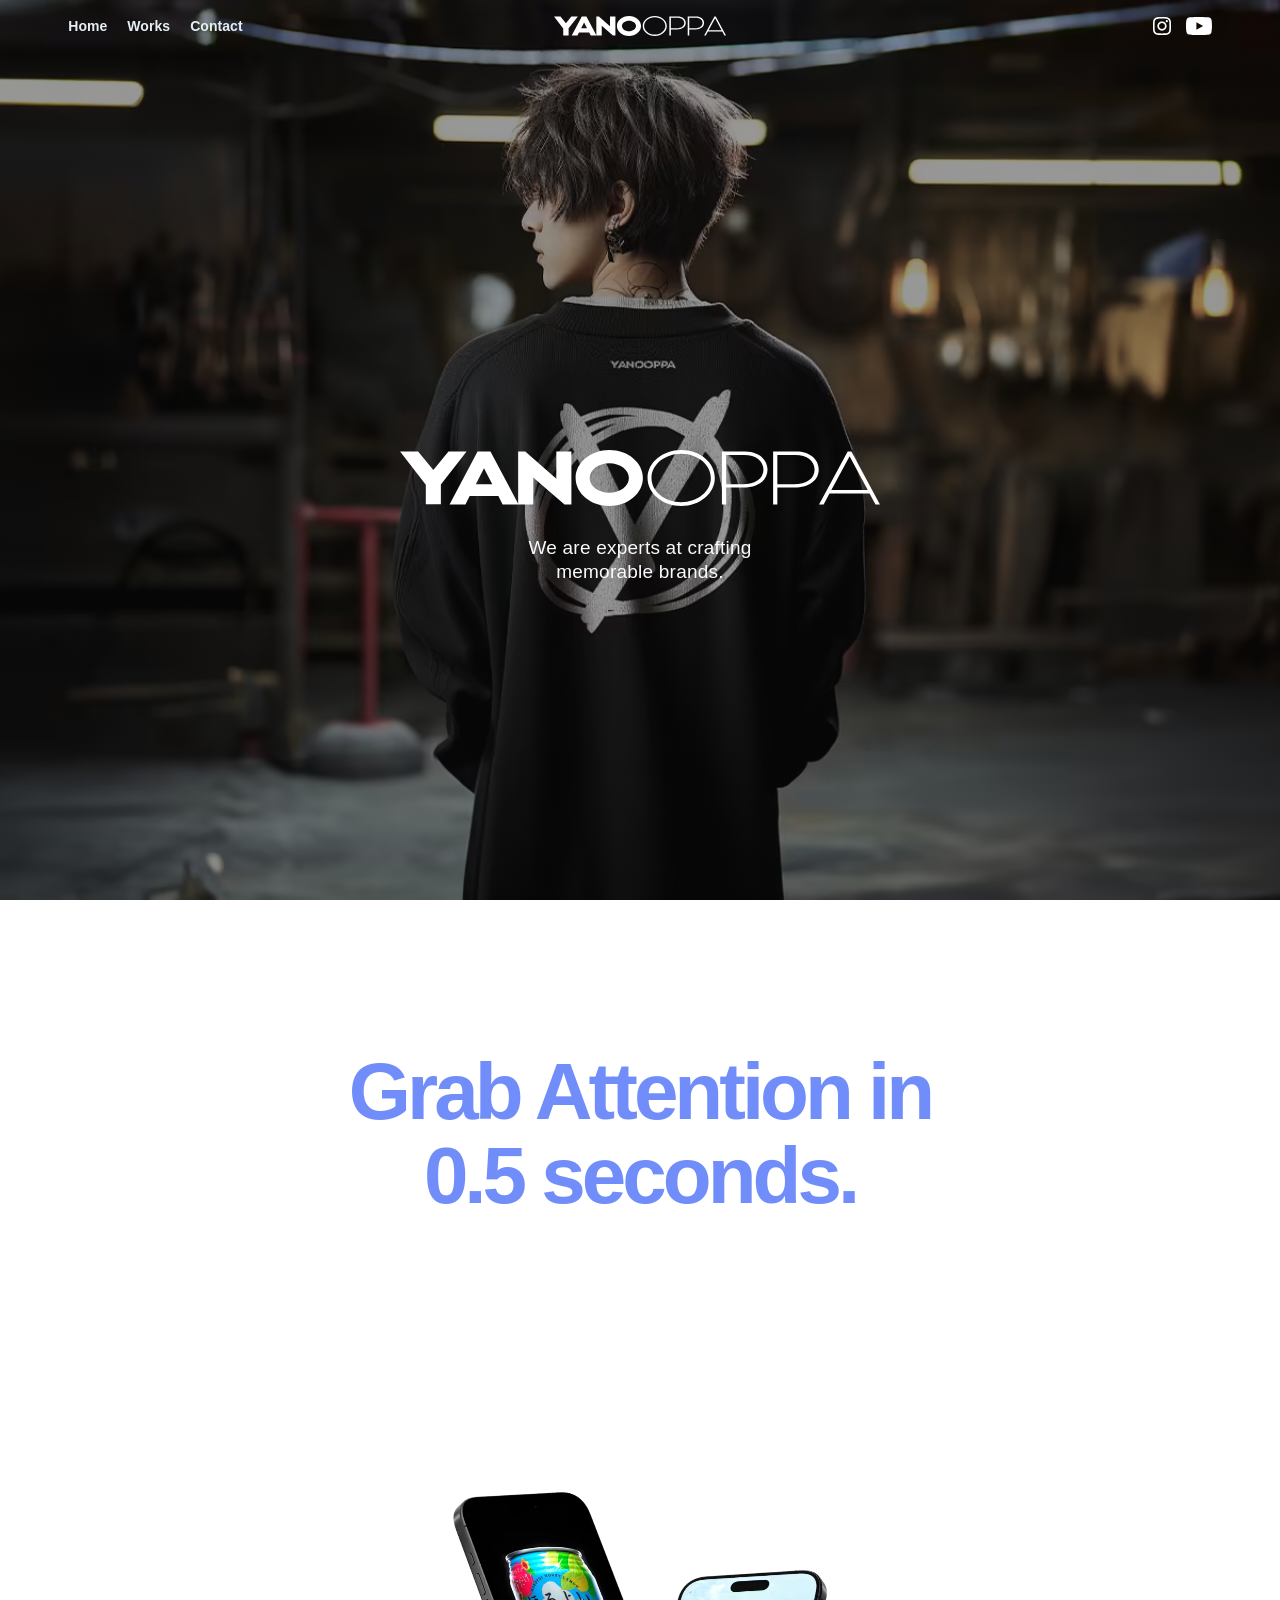
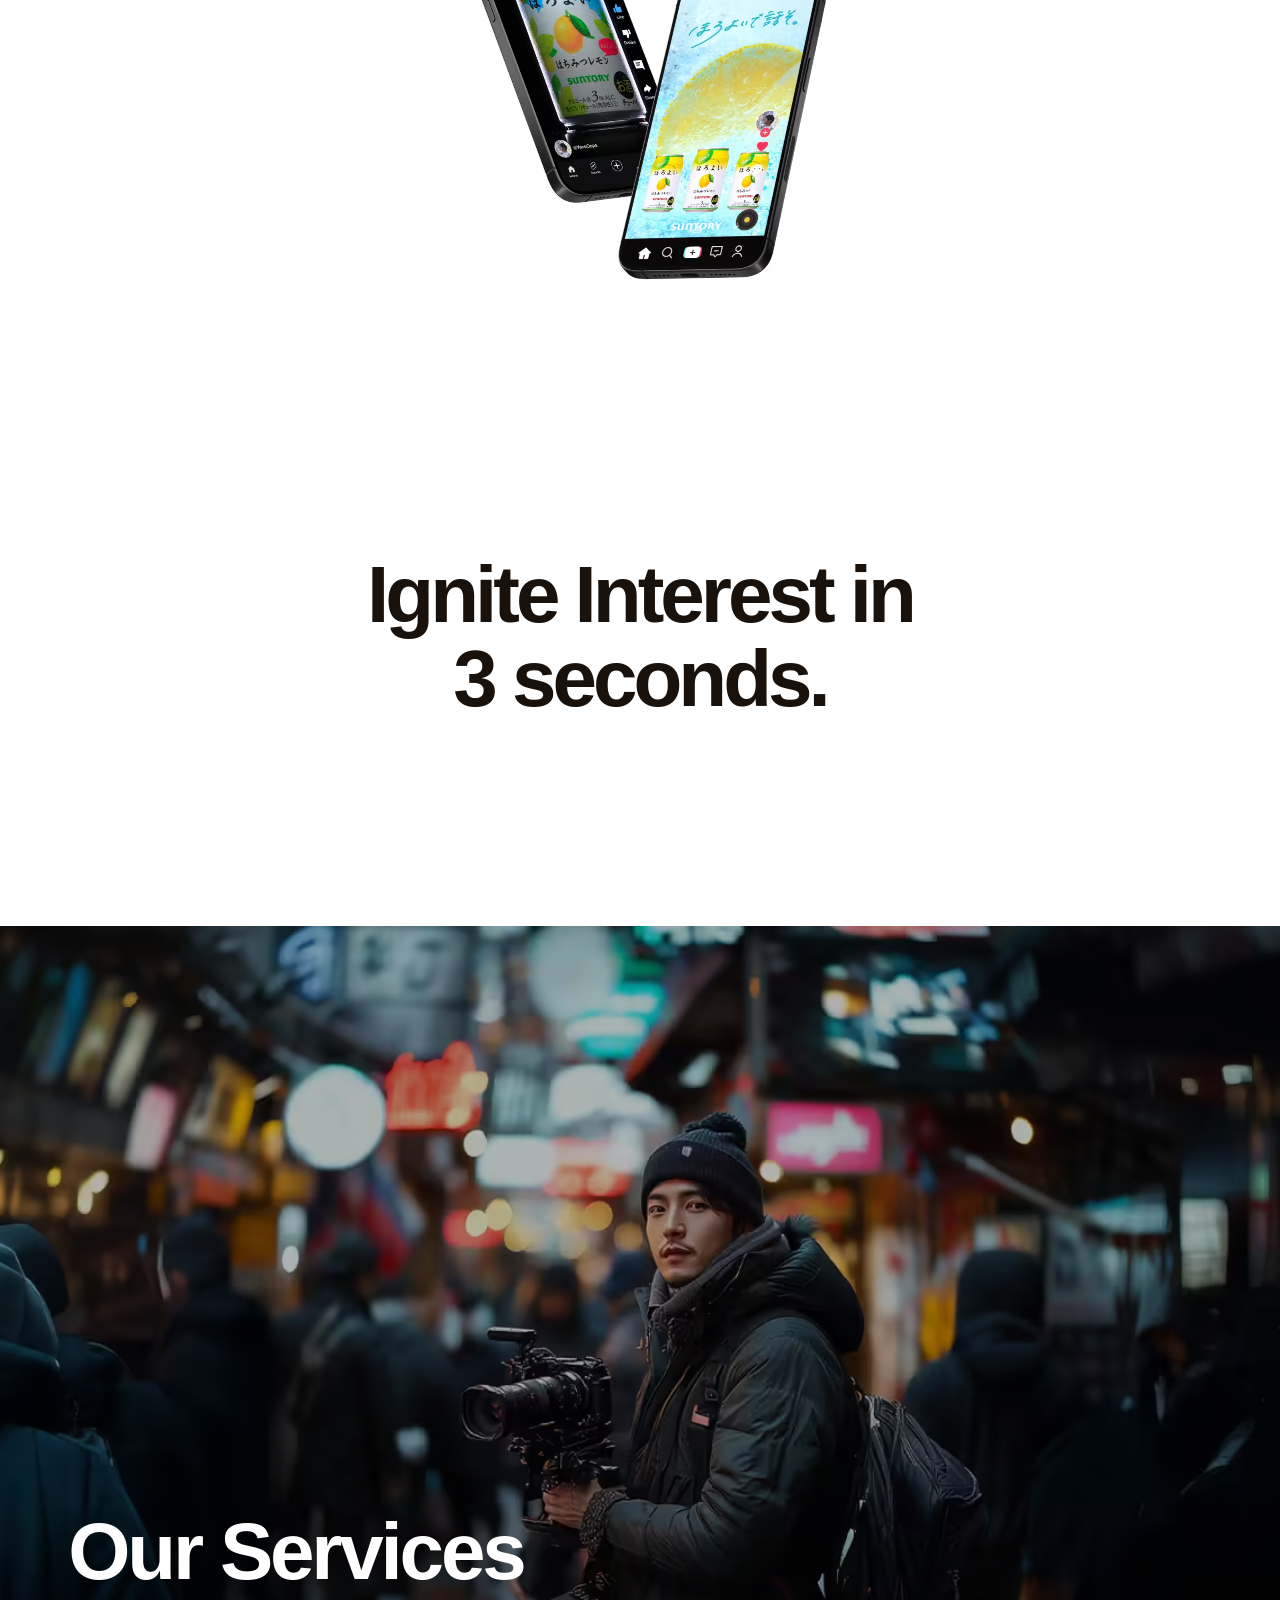
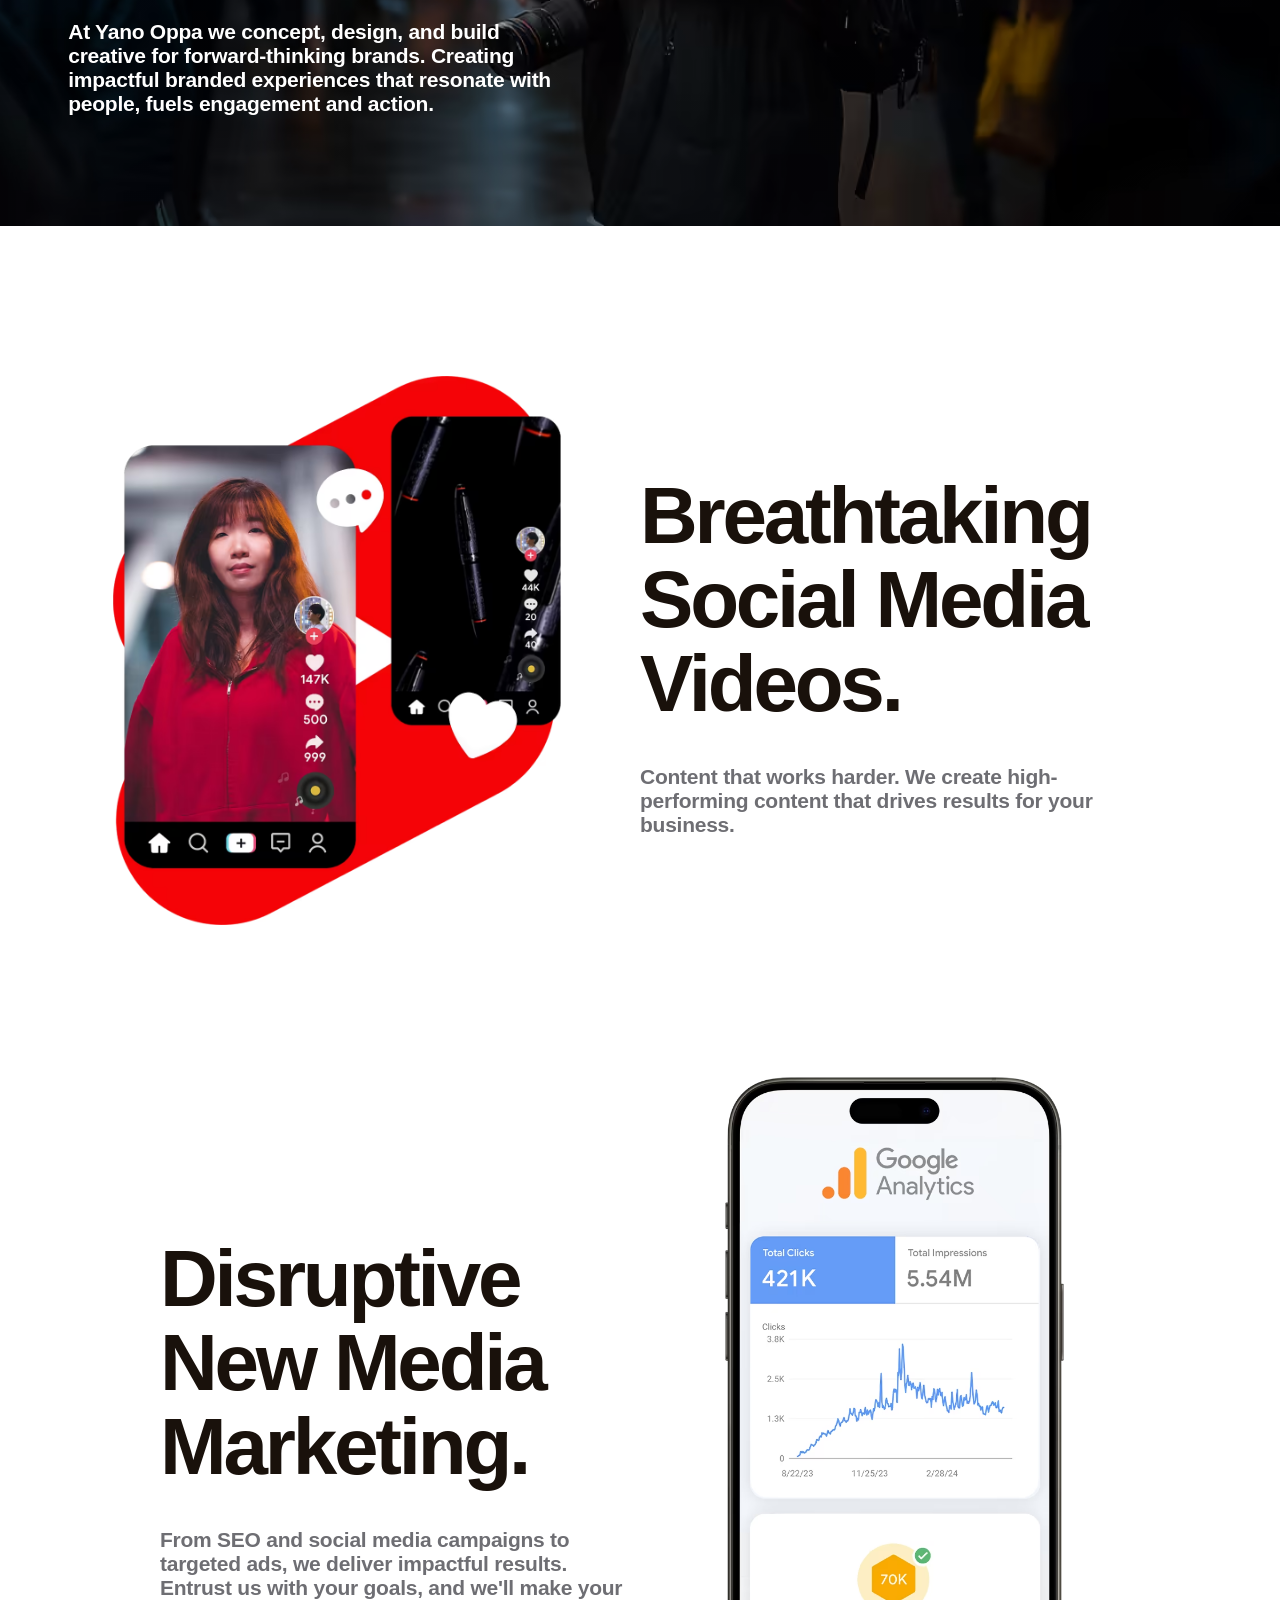
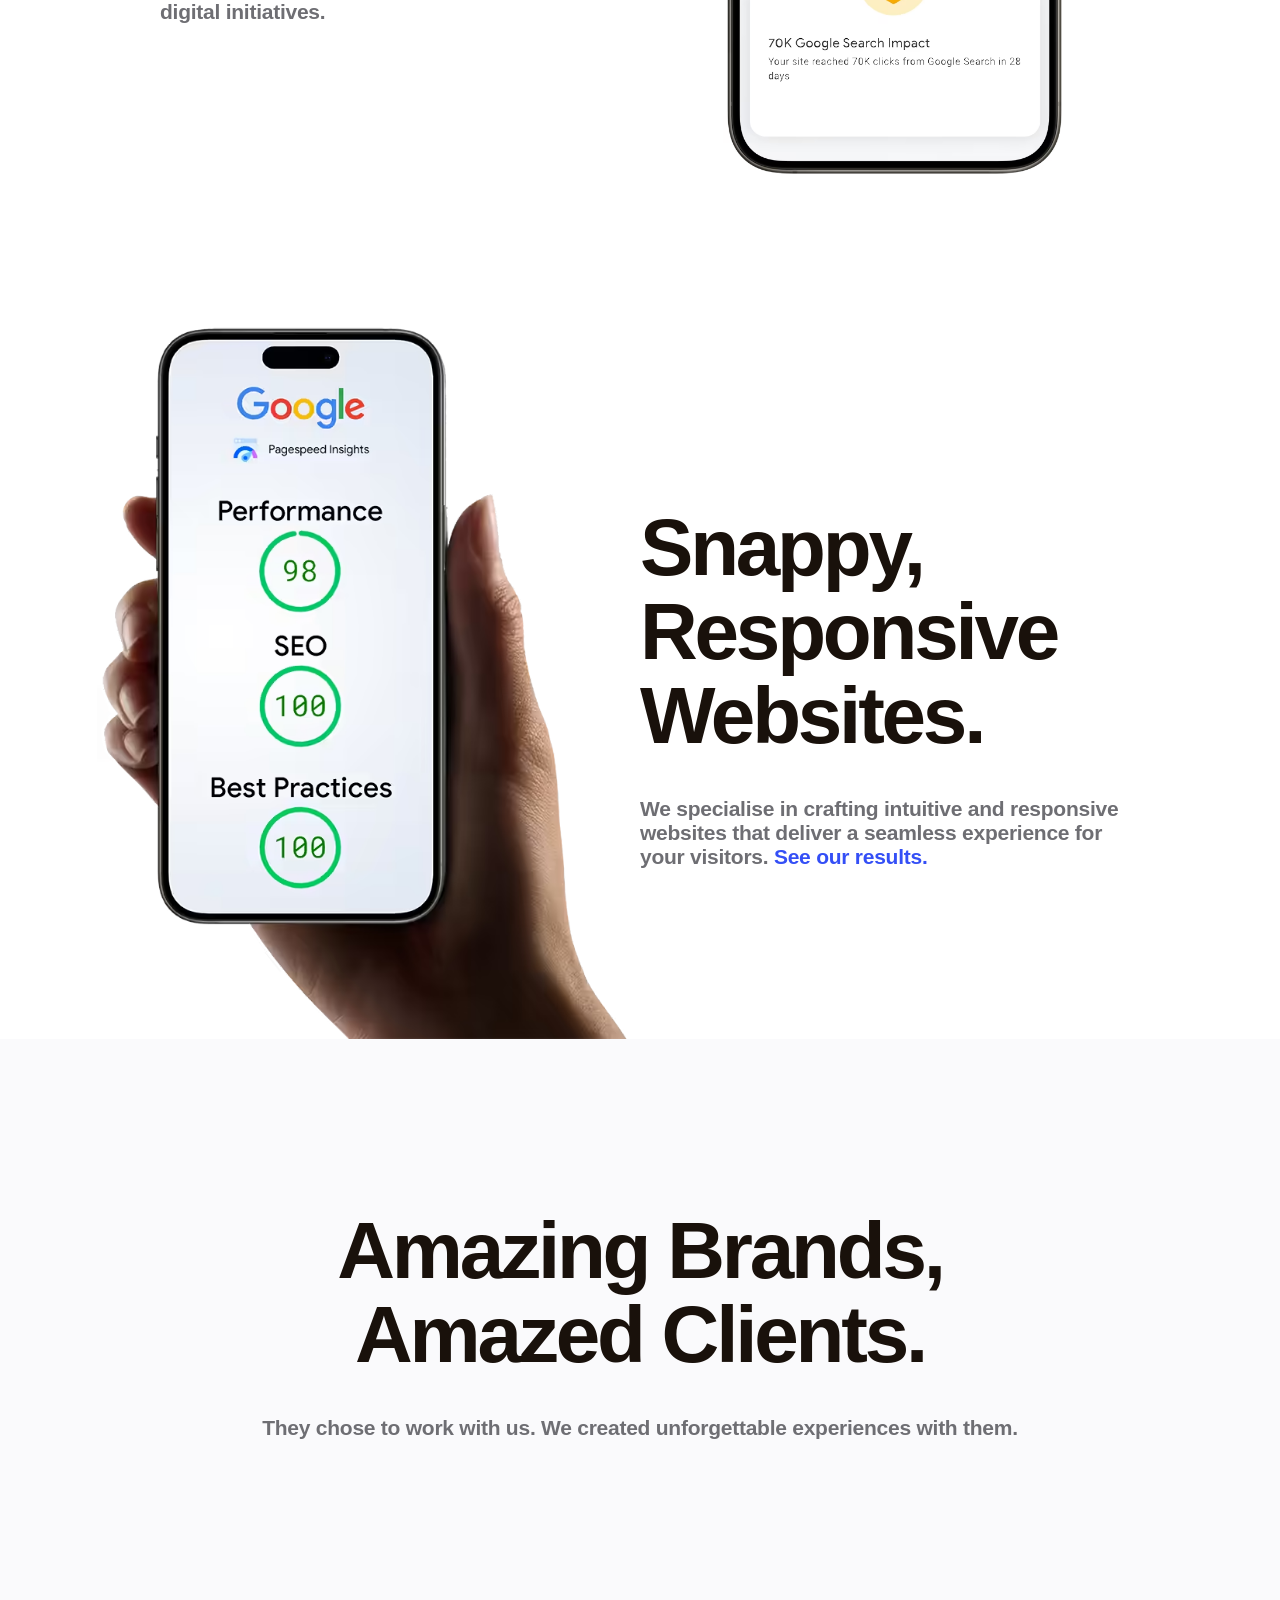
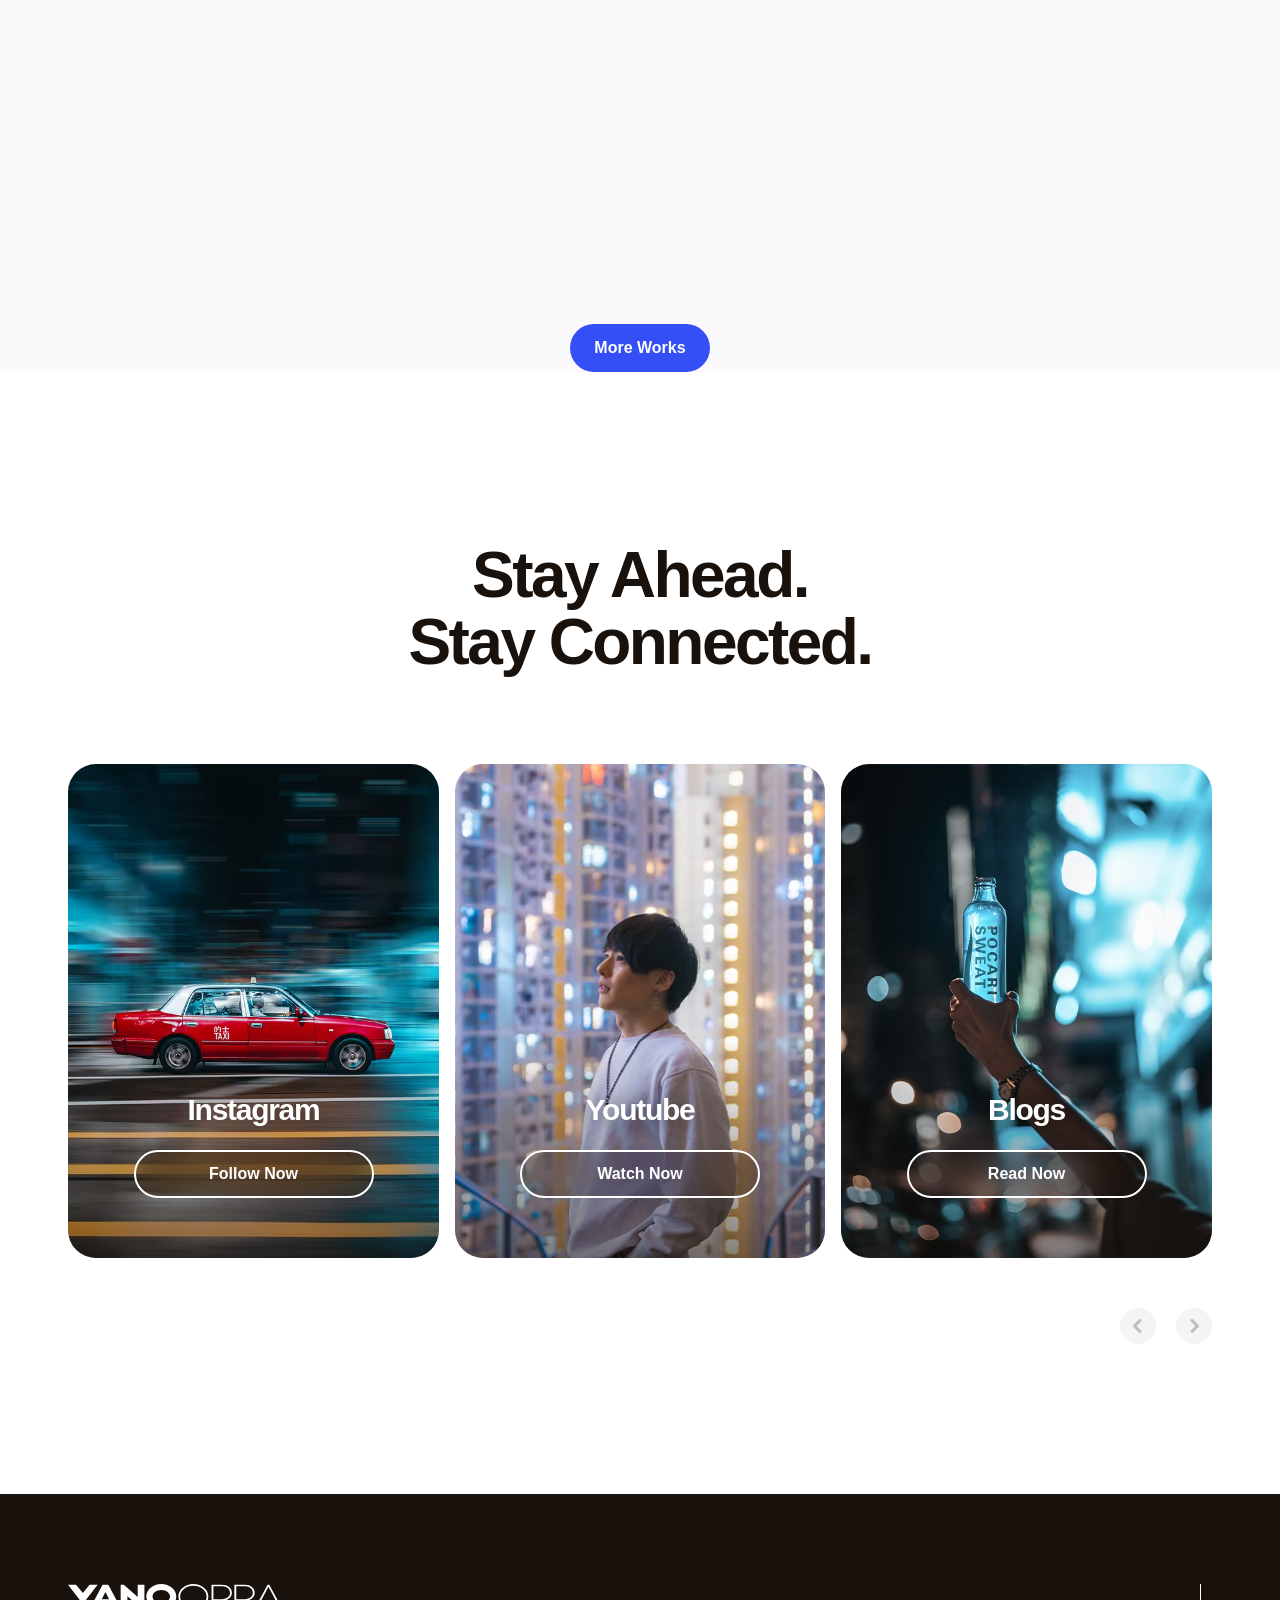
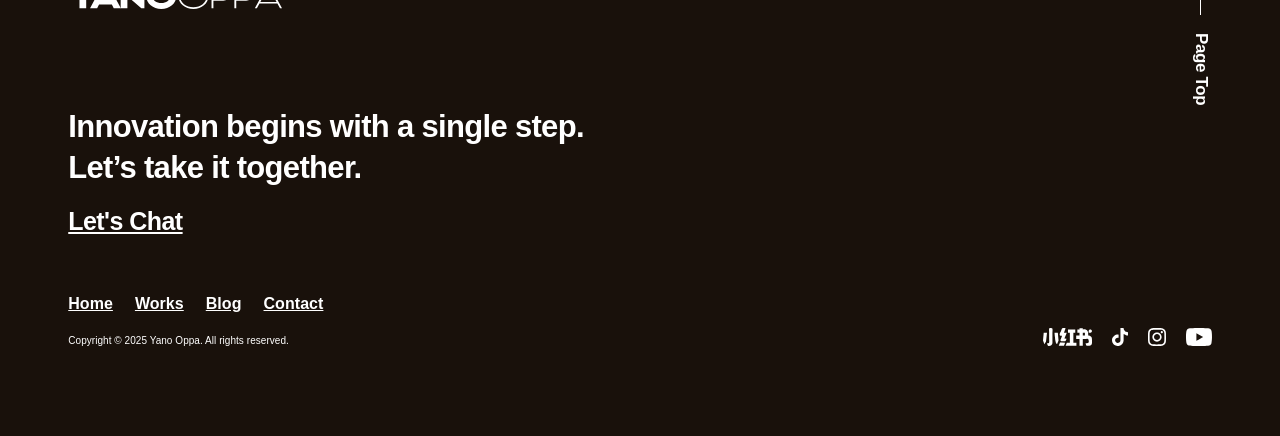
==== index.html @ 53a08b1b "Add files via upload" ====
<!DOCTYPE html>
<!-- saved from url=(0028)https://yanooppa.webflow.io/ -->
<html data-wf-domain="yanooppa.webflow.io" data-wf-page="645a2e0f617ba90f4e9c7832" data-wf-site="645a2e0f617ba93c839c7831" data-wf-status="1" lang="en" class=" w-mod-js w-mod-ix"><head><meta http-equiv="Content-Type" content="text/html; charset=UTF-8"><link rel="preconnect" href="https://cdn.prod.website-files.com" crossorigin><link rel="dns-prefetch" href="https://cdn.prod.website-files.com"><link rel="preconnect" href="https://d3e54v103j8qbb.cloudfront.net" crossorigin><style>.wf-force-outline-none[tabindex="-1"]:focus{outline:none;}</style><link href="https://cdn.prod.website-files.com/" rel="preconnect" crossorigin="anonymous"><title>Yano Oppa</title><meta content="Yano Oppa, where every frame, message, and strategy is designed to disrupt and shape an impactful brand. Seamless branding. Marketing that feels natural. Social that resonates." name="description"><meta content="Yano Oppa" property="og:title"><meta content="Yano Oppa, where every frame, message, and strategy is designed to disrupt and shape an impactful brand. Seamless branding. Marketing that feels natural. Social that resonates." property="og:description"><meta content="https://cdn.prod.website-files.com/645a2e0f617ba93c839c7831/6659642527c4f19714207704_yano%20branding.webp" property="og:image"><meta content="Yano Oppa" name="twitter:title"><meta content="Yano Oppa, where every frame, message, and strategy is designed to disrupt and shape an impactful brand. Seamless branding. Marketing that feels natural. Social that resonates." name="twitter:description"><meta content="https://cdn.prod.website-files.com/645a2e0f617ba93c839c7831/6659642527c4f19714207704_yano%20branding.webp" name="twitter:image"><meta property="og:type" content="website"><meta content="summary_large_image" name="twitter:card"><meta content="width=device-width, initial-scale=1" name="viewport"><meta content="google-site-verification=7vqa5at0BwTJqh3T5_Yg-YYFF4nFRtVoky20jfwokzI" name="google-site-verification"><meta content="Webflow" name="generator"><link href="assets/yanooppa.webflow.shared.f3b53e05a.css" rel="stylesheet" type="text/css"><style>@media (min-width:992px) {html.w-mod-js:not(.w-mod-ix) [data-w-id="3ac6a56e-d763-5c27-f998-37038c6b10ff"] {color:rgb(110,110,115);}html.w-mod-js:not(.w-mod-ix) [data-w-id="3ac6a56e-d763-5c27-f998-37038c6b10fd"] {-webkit-transform:translate3d(-101%, 0, 0) scale3d(1, 1, 1) rotateX(0) rotateY(0) rotateZ(0) skew(0, 0);-moz-transform:translate3d(-101%, 0, 0) scale3d(1, 1, 1) rotateX(0) rotateY(0) rotateZ(0) skew(0, 0);-ms-transform:translate3d(-101%, 0, 0) scale3d(1, 1, 1) rotateX(0) rotateY(0) rotateZ(0) skew(0, 0);transform:translate3d(-101%, 0, 0) scale3d(1, 1, 1) rotateX(0) rotateY(0) rotateZ(0) skew(0, 0);}html.w-mod-js:not(.w-mod-ix) [data-w-id="1588a16d-a82a-38fa-b9e6-f7ab622cc451"] {-webkit-transform:translate3d(0, 70%, 0) scale3d(1, 1, 1) rotateX(0) rotateY(0) rotateZ(0) skew(0, 0);-moz-transform:translate3d(0, 70%, 0) scale3d(1, 1, 1) rotateX(0) rotateY(0) rotateZ(0) skew(0, 0);-ms-transform:translate3d(0, 70%, 0) scale3d(1, 1, 1) rotateX(0) rotateY(0) rotateZ(0) skew(0, 0);transform:translate3d(0, 70%, 0) scale3d(1, 1, 1) rotateX(0) rotateY(0) rotateZ(0) skew(0, 0);opacity:0;}html.w-mod-js:not(.w-mod-ix) [data-w-id="3c2fc576-a8f4-76c3-8deb-f9da1c41c30c"] {-webkit-transform:translate3d(0, 70%, 0) scale3d(1, 1, 1) rotateX(0) rotateY(0) rotateZ(0) skew(0, 0);-moz-transform:translate3d(0, 70%, 0) scale3d(1, 1, 1) rotateX(0) rotateY(0) rotateZ(0) skew(0, 0);-ms-transform:translate3d(0, 70%, 0) scale3d(1, 1, 1) rotateX(0) rotateY(0) rotateZ(0) skew(0, 0);transform:translate3d(0, 70%, 0) scale3d(1, 1, 1) rotateX(0) rotateY(0) rotateZ(0) skew(0, 0);opacity:0;}html.w-mod-js:not(.w-mod-ix) [data-w-id="6f677174-3f70-36b3-ac87-df174a36f3c6"] {-webkit-transform:translate3d(0, 70%, 0) scale3d(1, 1, 1) rotateX(0) rotateY(0) rotateZ(0) skew(0, 0);-moz-transform:translate3d(0, 70%, 0) scale3d(1, 1, 1) rotateX(0) rotateY(0) rotateZ(0) skew(0, 0);-ms-transform:translate3d(0, 70%, 0) scale3d(1, 1, 1) rotateX(0) rotateY(0) rotateZ(0) skew(0, 0);transform:translate3d(0, 70%, 0) scale3d(1, 1, 1) rotateX(0) rotateY(0) rotateZ(0) skew(0, 0);opacity:0;}}@media (max-width:991px) and (min-width:768px) {html.w-mod-js:not(.w-mod-ix) [data-w-id="3ac6a56e-d763-5c27-f998-37038c6b10ff"] {color:rgb(110,110,115);}html.w-mod-js:not(.w-mod-ix) [data-w-id="3ac6a56e-d763-5c27-f998-37038c6b10fd"] {-webkit-transform:translate3d(-101%, 0, 0) scale3d(1, 1, 1) rotateX(0) rotateY(0) rotateZ(0) skew(0, 0);-moz-transform:translate3d(-101%, 0, 0) scale3d(1, 1, 1) rotateX(0) rotateY(0) rotateZ(0) skew(0, 0);-ms-transform:translate3d(-101%, 0, 0) scale3d(1, 1, 1) rotateX(0) rotateY(0) rotateZ(0) skew(0, 0);transform:translate3d(-101%, 0, 0) scale3d(1, 1, 1) rotateX(0) rotateY(0) rotateZ(0) skew(0, 0);}html.w-mod-js:not(.w-mod-ix) [data-w-id="1588a16d-a82a-38fa-b9e6-f7ab622cc451"] {-webkit-transform:translate3d(0, 70%, 0) scale3d(1, 1, 1) rotateX(0) rotateY(0) rotateZ(0) skew(0, 0);-moz-transform:translate3d(0, 70%, 0) scale3d(1, 1, 1) rotateX(0) rotateY(0) rotateZ(0) skew(0, 0);-ms-transform:translate3d(0, 70%, 0) scale3d(1, 1, 1) rotateX(0) rotateY(0) rotateZ(0) skew(0, 0);transform:translate3d(0, 70%, 0) scale3d(1, 1, 1) rotateX(0) rotateY(0) rotateZ(0) skew(0, 0);opacity:0;}html.w-mod-js:not(.w-mod-ix) [data-w-id="3c2fc576-a8f4-76c3-8deb-f9da1c41c30c"] {-webkit-transform:translate3d(0, 70%, 0) scale3d(1, 1, 1) rotateX(0) rotateY(0) rotateZ(0) skew(0, 0);-moz-transform:translate3d(0, 70%, 0) scale3d(1, 1, 1) rotateX(0) rotateY(0) rotateZ(0) skew(0, 0);-ms-transform:translate3d(0, 70%, 0) scale3d(1, 1, 1) rotateX(0) rotateY(0) rotateZ(0) skew(0, 0);transform:translate3d(0, 70%, 0) scale3d(1, 1, 1) rotateX(0) rotateY(0) rotateZ(0) skew(0, 0);opacity:0;}html.w-mod-js:not(.w-mod-ix) [data-w-id="6f677174-3f70-36b3-ac87-df174a36f3c6"] {-webkit-transform:translate3d(0, 70%, 0) scale3d(1, 1, 1) rotateX(0) rotateY(0) rotateZ(0) skew(0, 0);-moz-transform:translate3d(0, 70%, 0) scale3d(1, 1, 1) rotateX(0) rotateY(0) rotateZ(0) skew(0, 0);-ms-transform:translate3d(0, 70%, 0) scale3d(1, 1, 1) rotateX(0) rotateY(0) rotateZ(0) skew(0, 0);transform:translate3d(0, 70%, 0) scale3d(1, 1, 1) rotateX(0) rotateY(0) rotateZ(0) skew(0, 0);opacity:0;}}</style><script type="text/javascript">!function(o,c){var n=c.documentElement,t=" w-mod-";n.className+=t+"js",("ontouchstart"in o||o.DocumentTouch&&c instanceof DocumentTouch)&&(n.className+=t+"touch")}(window,document);</script><link href="assets/663b882a603bf82c1a6fc083_favicon.ico" rel="shortcut icon" type="image/x-icon"><link href="assets/663b8897102cc221877f1aaf_webclip.png" rel="apple-touch-icon"><link href="https://www.yanooppa.com/" rel="canonical"><script type="application/ld+json">
	{
  "@context": "http://schema.org",
	"@id": "https://www.yanooppa.com/#organization",
	"@type": "Organization",
	"name": "Yano Oppa",
	"url": "https://www.yanooppa.com/",
	"logo": "https://cdn.prod.website-files.com/645a2e0f617ba93c839c7831/660d0a017db56d8c1eecb513_YanoOppa%20Black%20Logo.svg",
	"contactPoint": [
		{
			"@type": "ContactPoint",
			"email": "mindofyano@gmail.com",
			"contactType": "sales"
    }
		],
		"sameAs": [
			"https://www.youtube.com/@yanooppa",
			"https://www.tiktok.com/@yanooppa",
			"https://www.instagram.com/yanooppa",
			"https://www.threads.net/@yanooppa"
		]
	}
</script>

<!-- Google tag (gtag.js) -->
<script defer="" src="assets/js"></script>
<script>
  window.dataLayer = window.dataLayer || [];
  function gtag(){dataLayer.push(arguments);}
  gtag('js', new Date());

  gtag('config', 'G-NZJ9HHMNRZ');
</script><link rel="preload" href="assets/660d0a05517dca766e8f56fe_YanoOppa White Logo.svg" as="image">
<link rel="preload" href="assets/67de8c13c8f20e3b8369158c_Yano Branding Mobile.avif" as="image">
<link rel="preload" href="https://cdn.prod.website-files.com/645a2e0f617ba93c839c7831/67054d2bc28808a4890b2b7a_663b7aef6e6828514732051b_sf-pro-text_medium.woff2" as="font" type="font/woff2" crossorigin="anonymous">

<meta property="og:url" content=" https://www.yanooppa.com ">

<script type="application/ld+json">
	{
		"@context": "http://schema.org",
		"@id": "https://www.yanooppa.com/#webpage",
		"@type": "WebPage",
		"url": "https://www.yanooppa.com/",
		"name": "Yano Oppa"
	}
</script>

<script type="application/ld+json">
		{
			"@context": "http://schema.org",
			"@type": "Brand",
			"@id": "https://www.yanooppa.com/#brand",
			"name": "Yano Oppa",
			"description": "Yano Oppa, where every frame, message, and strategy is designed to disrupt and shape an impactful brand.",
			"url": "https://www.yanooppa.com/",
			"mainEntityOfPage": "https://www.yanooppa.com/",
			"image": "https://cdn.prod.website-files.com/645a2e0f617ba93c839c7831/67052ed9f771a943eefcd350_666405f5b7cb804bd8adb743_open_graph_logo%20copy.png"
		}
</script>




<script>
document.addEventListener("DOMContentLoaded", function () {
    const container = document.querySelector(".apple-scroll-box");
    const container2 = document.querySelector(".social-link");
    const nextBtn = document.querySelector(".next-btn");
    const prevBtn = document.querySelector(".prev-btn");
    const nextCode = nextBtn.querySelector(".next-code");
    const prevCode = prevBtn.querySelector(".prev-code");

    function updateButtons() {
        // Check if the buttons should be enabled or disabled
        const isPrevBtnDisabled = container.scrollLeft <= 0;
        const isNextBtnDisabled = Math.ceil(container.scrollLeft + container.clientWidth) >= container.scrollWidth;
        
        // Set the button disabled state
        prevBtn.disabled = isPrevBtnDisabled;
        nextBtn.disabled = isNextBtnDisabled;

        // Update the opacity based on the disabled state
        prevBtn.style.opacity = isPrevBtnDisabled ? "0.42" : "1";
        nextBtn.style.opacity = isNextBtnDisabled ? "0.42" : "1";

        // Update the opacity of next-code and prev-code to 56%
        if (nextCode) nextCode.style.opacity = "0.56";
        if (prevCode) prevCode.style.opacity = "0.56";
    }

    function scrollToSnap(direction) {
        const scrollAmount = container2.clientWidth + 10; // Adjust based on container size
        let newScrollLeft = container.scrollLeft + direction * scrollAmount;

        // Prevent overscrolling but keep smooth animation
        if (newScrollLeft <= 0) {
            newScrollLeft = 0;
        } else if (newScrollLeft + container.clientWidth >= container.scrollWidth) {
            newScrollLeft = container.scrollWidth - container.clientWidth;
        }

        container.scrollTo({ left: newScrollLeft, behavior: "smooth" });

        setTimeout(updateButtons, 300); // Ensure button state updates after scrolling
    }

    nextBtn.addEventListener("click", () => scrollToSnap(1));
    prevBtn.addEventListener("click", () => scrollToSnap(-1));

    container.addEventListener("scroll", updateButtons); // Update buttons on manual scroll

    updateButtons(); // Initialize button states
});
</script>
</head><body class="body"><div data-animation="over-left" data-collapse="all" data-duration="400" data-easing="ease" data-easing2="ease" data-doc-height="1" role="banner" class="navbar w-nav"><div data-w-id="6d48d2a2-f8a1-f95b-877b-098f0442cffa" class="nav-bar-background-colour" style="will-change: opacity; opacity: 0;"></div><div data-w-id="6d48d2a2-f8a1-f95b-877b-098f0442cffb" class="container-side-padding home-header" style="will-change: filter; filter: invert(100%);"><div class="nav"><nav role="navigation" id="w-node-_6d48d2a2-f8a1-f95b-877b-098f0442cfff-4e9c7832" class="nav-menu w-nav-menu"><a href="https://yanooppa.webflow.io/#" class="footer-link w-nav-link">Home</a></nav><div id="w-node-_6d48d2a2-f8a1-f95b-877b-098f0442d002-4e9c7832" class="nav-bar-mid-links"><a id="Home" href="https://yanooppa.webflow.io/" aria-current="page" class="brand w-node-_6d48d2a2-f8a1-f95b-877b-098f0442d003-4e9c7832 w-nav-brand w--current" aria-label="home"><img src="assets/660d0a017db56d8c1eecb513_YanoOppa Black Logo.svg" loading="eager" height="14" alt="Yano Oppa Logo" width="123" id="Home-Logo-Nav" class="nav-bar-brand-logo-image"></a></div><div id="w-node-_6d48d2a2-f8a1-f95b-877b-098f0442d005-4e9c7832" class="nav-bar-right-links"><a id="Instagram" href="https://www.instagram.com/yanooppa/" target="_blank" class="nav-social w-node-_6d48d2a2-f8a1-f95b-877b-098f0442d006-4e9c7832 w-inline-block"><img src="assets/645cd1cac77d1042e272bf40_instagram.svg" loading="eager" height="50" width="50" alt="Instagram" id="IG-Logo-Nav" class="social-image w-node-_6d48d2a2-f8a1-f95b-877b-098f0442d007-4e9c7832"></a><a id="Youtube" href="https://www.youtube.com/channel/UCYnfq4_mzYLCruxJiJSEUig" target="_blank" class="nav-social w-node-_6d48d2a2-f8a1-f95b-877b-098f0442d008-4e9c7832 w-inline-block"><img src="assets/645cbbfc2ad9dd74f6f4951c_Asset 1.svg" loading="eager" height="35" width="50" alt="Youtube" id="Youtube-Logo-Nav" class="social-image w-node-_6d48d2a2-f8a1-f95b-877b-098f0442d009-4e9c7832"></a></div><div id="w-node-_6d48d2a2-f8a1-f95b-877b-098f0442d00a-4e9c7832" class="nav-bar-left-links"><a id="Home-Footer" href="https://yanooppa.webflow.io/" aria-current="page" class="footer-link w-node-_6d48d2a2-f8a1-f95b-877b-098f0442d00b-4e9c7832 w--current">Home</a><a id="Works" href="https://yanooppa.webflow.io/works" class="footer-link w-node-_6d48d2a2-f8a1-f95b-877b-098f0442d00d-4e9c7832">Works</a><a id="Contact" href="https://yanooppa.webflow.io/contact" class="footer-link w-node-_6d48d2a2-f8a1-f95b-877b-098f0442d00f-4e9c7832">Contact</a></div></div></div><div class="w-nav-overlay" data-wf-ignore="" id="w-nav-overlay-0"></div></div><h1 class="visuallyhidden">Yano Oppa - Content Creation, Branding and Website Design.</h1><section id="top" class="header"><div class="header-container"><div class="home-header-bg-image"><div class="div-block-11"><img src="assets/660d0a05517dca766e8f56fe_YanoOppa White Logo.svg" loading="eager" width="123" height="14" alt="Yano Oppa Logo" fetchpriority="high" class="home-header-logo"><p class="paragraph-2">We&nbsp;are&nbsp;experts&nbsp;at&nbsp;crafting<br>memorable&nbsp;brands.</p></div></div></div></section><div class="section"><div class="container-side-padding _150paddingboth"><div class="attention"><div data-w-id="071f0234-47eb-bb07-66a7-cfd92f15e848" style="transform: translate3d(0px, 0%, 0px) scale3d(1, 1, 1) rotateX(0deg) rotateY(0deg) rotateZ(0deg) skew(0deg, 0deg); opacity: 1; transform-style: preserve-3d;" class="mid-heading super-big colour">Grab&nbsp;Attention&nbsp;in<br>0.5&nbsp;seconds.</div></div><div class="attention"><div class="div-block-68"><img src="assets/67dec5242d79570c7824ade2_iphone floating mobile.avif" loading="lazy" width="1000" height="1031" alt="Grab Attention in 0.5 seconds with Social Media Videos" data-w-id="eabc10d4-ba60-0c38-1c30-1fd92d446f7b" class="image-22" style="will-change: transform; transform: translate3d(0px, 0px, 0px) scale3d(0.5, 0.5, 1) rotateX(0deg) rotateY(0deg) rotateZ(0deg) skew(0deg, 0deg); transform-style: preserve-3d;"></div></div><div class="attention bot"><div data-w-id="00344811-ca59-047b-3517-817be8f7884b" style="transform: translate3d(0px, 0%, 0px) scale3d(1, 1, 1) rotateX(0deg) rotateY(0deg) rotateZ(0deg) skew(0deg, 0deg); opacity: 1; transform-style: preserve-3d;" class="mid-heading super-big">Ignite&nbsp;Interest&nbsp;in<br>3&nbsp;seconds.</div></div></div></div><section class="full-size-image"><div class="div-block-8"><img src="assets/673cbc9f743eec6992ab54c1_video on street.avif" loading="lazy" width="1600" height="800" alt="Yano Oppa Media Production" id="w-node-_28d0053a-dcb7-14e0-bcf9-6b0de0160875-4e9c7832" class="image-24"><div id="w-node-_8f28d5d0-d5b0-77e1-6f16-888c6a2c4759-4e9c7832" class="div-block-78"></div><div id="w-node-_6b371070-dcf4-50b9-5f18-6d00d1e491c0-4e9c7832" class="div-block-71"><div class="div-block-70"><div id="w-node-_3d7ba15b-d273-fc13-0068-b6164c6006c8-4e9c7832" class="full-size-image-text"><h2 data-w-id="f4a42ad9-7c93-ea33-8efd-c215873f9af6" style="transform: translate3d(0px, 0%, 0px) scale3d(1, 1, 1) rotateX(0deg) rotateY(0deg) rotateZ(0deg) skew(0deg, 0deg); opacity: 1; transform-style: preserve-3d;" class="white big-image big">Our Services</h2><p data-w-id="37b143a9-039a-561b-6fdd-e1096ecb503b" style="transform: translate3d(0px, 0%, 0px) scale3d(1, 1, 1) rotateX(0deg) rotateY(0deg) rotateZ(0deg) skew(0deg, 0deg); opacity: 1; transform-style: preserve-3d;" class="paragraph-5 white big-image">At Yano Oppa we concept, design, and build creative for forward-thinking brands. Creating impactful branded experiences that resonate with people, fuels engagement and action.</p></div></div></div></div></section><section class="section"><div class="container-side-padding _150paddingtop"><div class="container-2"><div class="div-block-59"><img src="assets/66d56e7495317f6aa7bfa445_ampfluence-tiktok-webpage-hero-01 copy small copy.avif" loading="lazy" width="1200" height="1238" alt="Yano Oppa - Social Media amazing results on iphone" id="w-node-_7a9eb102-cfb4-36df-d066-908d715dd3a9-4e9c7832" class="image-19 right no-mob"><div id="w-node-_7a9eb102-cfb4-36df-d066-908d715dd3aa-4e9c7832" class="div-block-61"><h2 data-w-id="7a9eb102-cfb4-36df-d066-908d715dd3ab" style="transform: translate3d(0px, 0%, 0px) scale3d(1, 1, 1) rotateX(0deg) rotateY(0deg) rotateZ(0deg) skew(0deg, 0deg); opacity: 1; transform-style: preserve-3d;" class="h2-big">Breathtaking Social&nbsp;Media Videos.</h2><p data-w-id="7a9eb102-cfb4-36df-d066-908d715dd3b1" style="transform: translate3d(0px, 0%, 0px) scale3d(1, 1, 1) rotateX(0deg) rotateY(0deg) rotateZ(0deg) skew(0deg, 0deg); opacity: 1; transform-style: preserve-3d;" class="paragraph-5 grey">Content that works harder. We create high-performing content that drives results for your business.</p></div></div></div></div></section><section class="section"><div class="container-side-padding _150paddingtop"><div class="container-2"><div class="div-block-59 big-phone"><img src="assets/66d56fa5b573dc437b0b1cf3_google search console iphone 15.avif" loading="lazy" width="600" height="1226" alt="Yano Oppa - Google Search Console amazing results on iphone" id="w-node-c34647dc-717b-99cd-5bdb-04dd87a44144-4e9c7832" class="image-19 right big-phone"><div id="w-node-c34647dc-717b-99cd-5bdb-04dd87a44145-4e9c7832" class="div-block-61 big-iphone"><h2 data-w-id="c34647dc-717b-99cd-5bdb-04dd87a44146" style="transform: translate3d(0px, 0%, 0px) scale3d(1, 1, 1) rotateX(0deg) rotateY(0deg) rotateZ(0deg) skew(0deg, 0deg); opacity: 1; transform-style: preserve-3d;" class="h2-big">Disruptive<br>New&nbsp;Media Marketing.</h2><p data-w-id="c34647dc-717b-99cd-5bdb-04dd87a4414c" style="transform: translate3d(0px, 0%, 0px) scale3d(1, 1, 1) rotateX(0deg) rotateY(0deg) rotateZ(0deg) skew(0deg, 0deg); opacity: 1; transform-style: preserve-3d;" class="paragraph-5 grey">From SEO and social media campaigns to targeted ads, we deliver impactful results. Entrust us with your goals, and we'll make your digital initiatives.</p></div></div></div></div></section><section class="section"><div class="container-side-padding _150paddingtop"><div class="container-2"><div class="div-block-59"><img src="assets/67de8f6af8cbb0251a208c58_Performance Effort 10.avif" loading="lazy" width="700" height="919" alt="Yano Oppa Fast and Optimised Websites" id="w-node-a22e6a17-c19c-c9f5-a7ed-c76a53dae6ac-4e9c7832" class="image-19"><div id="w-node-a581a181-cf3c-847d-68af-a6c6ba47510b-4e9c7832" class="div-block-61"><h2 data-w-id="27ead359-de36-932d-6b3c-d2a77a8e0078" style="transform: translate3d(0px, 0%, 0px) scale3d(1, 1, 1) rotateX(0deg) rotateY(0deg) rotateZ(0deg) skew(0deg, 0deg); opacity: 1; transform-style: preserve-3d;" class="h2-big">Snappy, Responsive Websites.</h2><p data-w-id="7c0c8b04-dd8d-125b-9b3a-f23495dc7cb9" style="transform: translate3d(0px, 0%, 0px) scale3d(1, 1, 1) rotateX(0deg) rotateY(0deg) rotateZ(0deg) skew(0deg, 0deg); opacity: 1; transform-style: preserve-3d;" class="paragraph-5 grey">We specialise in crafting intuitive and responsive websites that deliver a seamless experience for your visitors. <a href="https://cdn.prod.website-files.com/645a2e0f617ba93c839c7831/67dd3fc33849e5e936bb2931_PageSpeed%20Insights.pdf" target="_blank" class="link-underline">See our results.</a></p></div></div></div></div></section><div class="section off-white"><div class="container-side-padding _150paddingboth"><div class="container"><div class="div-block-72"><h2 data-w-id="124ecaf8-6556-bd96-cc62-c102bbfcbc58" style="transform: translate3d(0px, 0%, 0px) scale3d(1, 1, 1) rotateX(0deg) rotateY(0deg) rotateZ(0deg) skew(0deg, 0deg); opacity: 1; transform-style: preserve-3d;" class="_66 centered nop-top-padding big">Amazing&nbsp;Brands, Amazed&nbsp;Clients.</h2><p data-w-id="59a98308-94b7-be92-8989-356a1b2b0364" style="transform: translate3d(0px, 0%, 0px) scale3d(1, 1, 1) rotateX(0deg) rotateY(0deg) rotateZ(0deg) skew(0deg, 0deg); opacity: 1; transform-style: preserve-3d;" class="paragraph-5 center">They chose to work with us. We created unforgettable experiences with them.</p></div></div><div class="collection-list-wrapper w-dyn-list"><div role="list" class="collection-list-3 w-dyn-items" id="works-grid"></div></div></div><div class="div-block-62 butoon-pad"><a href="works.html" class="button-2 w-button">More Works</a></div></div></div><div class="section"><div class="container-side-padding _150paddingboth"><div class="container"><h3 data-w-id="8b6ab8cb-2b10-a7eb-d014-ddcc4815ed71" style="transform: translate3d(0px, 0%, 0px) scale3d(1, 1, 1) rotateX(0deg) rotateY(0deg) rotateZ(0deg) skew(0deg, 0deg); opacity: 1; transform-style: preserve-3d;" class="mid-heading _66 centered contact">Stay&nbsp;Ahead.<br>Stay&nbsp;Connected.</h3></div><div class="apple-scroll-box"><div class="w-layout-grid social-grid"><a id="w-node-_7ce4bf47-d5ae-6bff-2ec4-2bc61b8b9cff-4e9c7832" href="https://www.instagram.com/mindofyano/" target="_blank" class="social-link start w-inline-block"><div class="w-layout-grid grid-2"><img src="assets/66f25820e0b41dccdfb32a7a_645e78b005b3d28f4833d6f1_Presets copy.avif" loading="lazy" width="600" height="800" alt="Instagram Photography" id="w-node-_155090c4-373f-9493-1da2-26c4e9363e81-4e9c7832" class="_3-4"><div id="w-node-_6f677174-3f70-36b3-ac87-df174a36f3c5-4e9c7832" class="div-block-7"><div class="text-block-2">Instagram</div><div data-w-id="6f677174-3f70-36b3-ac87-df174a36f3c6" class="button-style" style="transform: translate3d(0px, 0%, 0px) scale3d(1, 1, 1) rotateX(0deg) rotateY(0deg) rotateZ(0deg) skew(0deg, 0deg); transform-style: preserve-3d; opacity: 1;">Follow Now</div></div></div></a><a id="w-node-_02d2e078-7e58-2e9a-2a2f-6e8c067dd7cf-4e9c7832" href="https://www.youtube.com/channel/UCYnfq4_mzYLCruxJiJSEUig" target="_blank" class="social-link mid w-inline-block"><div class="w-layout-grid grid-2"><img src="assets/67dfabf9c963e2fea81144ea_Presets.avif" loading="lazy" width="600" height="800" alt="Yano Oppa Instagram Buildings Photo" id="w-node-_02d2e078-7e58-2e9a-2a2f-6e8c067dd7d1-4e9c7832" class="_3-4"><div id="w-node-_3c2fc576-a8f4-76c3-8deb-f9da1c41c30b-4e9c7832" class="div-block-7"><div class="text-block-2">Youtube</div><div data-w-id="3c2fc576-a8f4-76c3-8deb-f9da1c41c30c" class="button-style" style="transform: translate3d(0px, 0%, 0px) scale3d(1, 1, 1) rotateX(0deg) rotateY(0deg) rotateZ(0deg) skew(0deg, 0deg); transform-style: preserve-3d; opacity: 1;">Watch Now</div></div></div></a><a id="w-node-_1588a16d-a82a-38fa-b9e6-f7ab622cc44b-4e9c7832" href="https://yanooppa.webflow.io/blog" class="social-link end w-inline-block"><div class="w-layout-grid grid-2"><img src="assets/673c341b98d84b3627956304_pocari.avif" loading="lazy" width="600" height="800" alt="Yano Oppa Blog Photo" id="w-node-_1588a16d-a82a-38fa-b9e6-f7ab622cc44d-4e9c7832" class="_3-4"><div id="w-node-_1588a16d-a82a-38fa-b9e6-f7ab622cc44e-4e9c7832" class="div-block-7"><div class="text-block-2">Blogs</div><div data-w-id="1588a16d-a82a-38fa-b9e6-f7ab622cc451" class="button-style" style="transform: translate3d(0px, 0%, 0px) scale3d(1, 1, 1) rotateX(0deg) rotateY(0deg) rotateZ(0deg) skew(0deg, 0deg); transform-style: preserve-3d; opacity: 1;">Read Now</div></div></div></a></div></div><div class="div-block-75"><div class="prev-btn" style="opacity: 0.42;"><div class="prev-code w-embed" style="opacity: 0.56;"><svg class="svg svg-paddlenav-previous" xmlns="http://www.w3.org/2000/svg" viewBox="0 0 36 36"><path d="m20 25c-.3838 0-.7676-.1465-1.0605-.4395l-5.5-5.5c-.5859-.5854-.5859-1.5356 0-2.1211l5.5-5.5c.5859-.5859 1.5352-.5859 2.1211 0 .5859.5854.5859 1.5356 0 2.1211l-4.4395 4.4395 4.4395 4.4395c.5859.5854.5859 1.5356 0 2.1211-.293.293-.6768.4395-1.0605.4395z"></path></svg></div></div><div class="next-btn" style="opacity: 0.42;"><div class="code-embed next-code w-embed" style="opacity: 0.56;"><svg class="svg svg-paddlenav-next" xmlns="http://www.w3.org/2000/svg" viewBox="0 0 36 36"><path d="m22.5597 16.9375-5.5076-5.5c-.5854-.5854-1.5323-.5825-2.1157.0039-.5835.5869-.5815 1.5366.0039 2.1211l4.4438 4.4375-4.4438 4.4375c-.5854.5845-.5874 1.5342-.0039 2.1211.2922.2944.676.4414 1.0598.4414.3818 0 .7637-.1455 1.0559-.4375l5.5076-5.5c.2815-.2812.4403-.6636.4403-1.0625s-.1588-.7812-.4403-1.0625z"></path></svg></div></div></div></div></div><section class="section footer"><div class="container-side-padding footer"><div class="w-layout-grid grid-4"><div id="w-node-_5ddbbe63-137e-314f-5e8e-e5db5de55a72-5de55a6f"><div class="w-layout-grid grid-3"><a id="w-node-d23fd6b3-f192-6f5d-01cc-13417553a3db-5de55a6f" href="https://yanooppa.webflow.io/" aria-current="page" class="link-block-8 w-inline-block w--current"><img src="assets/660d0a05517dca766e8f56fe_YanoOppa White Logo.svg" loading="lazy" width="123" height="14" alt="Yano Oppa Logo" class="footer-logo"></a><a href="https://yanooppa.webflow.io/#top" class="footer-page-top-link w-inline-block w--current"><div class="div-block-45"></div><div class="works-page-paragraph white vertical">Page Top</div></a></div></div><div id="w-node-_5ddbbe63-137e-314f-5e8e-e5db5de55a78-5de55a6f" class="div-block-6"><div class="div-block-46"><a href="https://www.xiaohongshu.com/user/profile/6603fb90000000000600f72a" target="_blank" class="link-block-6 w-inline-block"><img src="assets/680e6181ff4139ac10ec2442_Rednote.svg" loading="lazy" width="150" height="150" alt="" class="image-17"></a><a id="w-node-_03c0f675-b402-2a8b-cda8-697e956c28f8-5de55a6f" href="https://www.tiktok.com/@yanooppa" target="_blank" class="link-block-6 w-inline-block"><img src="assets/673c94563bb1240d63ea91e9_TikTok Logo.svg" loading="lazy" width="214" height="150" alt="Yano Oppa TikTok" class="image-17"></a><a href="https://www.instagram.com/yanooppa/" target="_blank" class="link-block-6 w-inline-block"><img src="assets/6635029ab44f16314935f9fd_instagram white.svg" loading="lazy" width="150" height="150" alt="Instagram Logo" class="image-17"></a><a id="w-node-_316ef9c9-18dd-de30-1507-213604960c7b-5de55a6f" href="https://www.youtube.com/@yanooppa" target="_blank" class="link-block-6 right w-inline-block"><img src="assets/663521fe7a2dffd908f39328_youtube white.svg" loading="lazy" width="150" height="150" alt="Youtube Logo" class="image-17"></a></div></div><div class="div-block-43"><div class="works-page-paragraph white thin">Innovation begins with a single step.<br>Let’s take it together.</div><a href="https://yanooppa.webflow.io/contact" class="link-block-7 w-inline-block"><div class="paragraph footer-contact-us">Let's Chat</div></a></div><div class="div-block-47 social"><div class="text-block-8 social">Follow Us</div><div class="div-block-46"><a href="https://www.tiktok.com/@yanooppa" target="_blank" class="link-block-6 w-inline-block"><img src="assets/673c94563bb1240d63ea91e9_TikTok Logo.svg" loading="eager" width="150" height="150" alt="Yano Oppa TikTok" class="image-17"></a><a href="https://www.instagram.com/yanooppa/" target="_blank" class="link-block-6 w-inline-block"><img src="assets/6635029ab44f16314935f9fd_instagram white.svg" loading="eager" width="150" height="150" alt="Instagram Logo" class="image-17"></a><a href="https://yanooppa.webflow.io/#" class="link-block-6 w-inline-block"><img src="assets/663521fe7a2dffd908f39328_youtube white.svg" loading="eager" width="214" height="150" alt="Youtube Logo" class="image-17"></a></div></div><div class="div-block-47"><a href="https://yanooppa.webflow.io/contact" class="w-inline-block"><div class="text-block-8">Contact Us &nbsp;› </div></a></div><div class="div-block-47"><a id="Portfolio" href="https://yanooppa.webflow.io/works" class="w-node-_6802aadd-4e06-d05b-0aba-441968b8e08c-5de55a6f w-inline-block"><div class="text-block-8">Our Portfolio &nbsp;› </div></a></div><div id="w-node-b97a0137-db33-f882-c753-9227b1824f7a-5de55a6f" class="div-block-47 bottom copright"><div class="text-block-8 center">©YanoOppa all rights reserved.</div></div><div id="w-node-_79e5b5d0-c750-f0cc-0975-93e0c57c1203-5de55a6f" class="div-block-76"><div class="div-block-77"><a href="https://yanooppa.webflow.io/" aria-current="page" class="footer-link white underline w--current">Home</a><a href="https://yanooppa.webflow.io/works" class="footer-link white underline">Works</a><a href="https://yanooppa.webflow.io/blog" class="footer-link white underline">Blog</a><a href="https://yanooppa.webflow.io/contact" class="footer-link white underline">Contact</a></div><a href="https://yanooppa.webflow.io/#" class="footer-link white copyright">Copyright © 2025 Yano Oppa. All rights reserved.</a></div></div></div></section><section class="mobile-nav"><div class="div-block-13"><a id="home" href="https://yanooppa.webflow.io/" aria-current="page" class="mobile-nav-link w-node-_7fb58b5b-1909-a369-0d93-d2fbb5f91786-4e9c7832 w--current">Home</a><a id="works" href="https://yanooppa.webflow.io/works" class="mobile-nav-link w-node-b9dd7886-1f61-0ec2-cec6-34886c61d916-4e9c7832">Works</a><a id="contact" href="https://yanooppa.webflow.io/contact" class="mobile-nav-link w-node-_385b3c9e-4519-d68e-7c2c-4355b429946e-4e9c7832">Contact</a></div></section><script>
(function() {
  var bg = document.querySelector('.nav-bar-background-colour');
  var navInner = document.querySelector('.container-side-padding.home-header');
  if (!bg) return;

  bg.style.transition = 'none';
  if (navInner) navInner.style.transition = 'filter 0.15s ease';

  var ticking = false;

  function easeInOut(t) {
    return t < 0.5 ? 2 * t * t : -1 + (4 - 2 * t) * t;
  }

  function update() {
    var scroll = window.scrollY;
    var raw = Math.min(scroll / 80, 1);
    var p = easeInOut(raw);

    bg.style.opacity = '1';
    bg.style.backgroundColor = 'rgba(255,255,255,' + p + ')';

    var blur = p * 28;
    bg.style.backdropFilter = 'saturate(180%) blur(' + blur + 'px)';
    bg.style.webkitBackdropFilter = 'saturate(180%) blur(' + blur + 'px)';

    var shadowA = p * 0.07;
    var shadowB = p * 0.05;
    bg.style.boxShadow = '0 1px 0 rgba(0,0,0,' + shadowA + '), 0 8px 32px rgba(0,0,0,' + shadowB + ')';

    if (navInner) {
      navInner.style.filter = p > 0.5 ? 'invert(0%)' : 'invert(100%)';
    }

    ticking = false;
  }

  window.addEventListener('scroll', function() {
    if (!ticking) {
      requestAnimationFrame(update);
      ticking = true;
    }
  }, { passive: true });

  update();
})();
</script>
<script src="assets/jquery-3.5.1.min.dc5e7f18c8.js" defer integrity="sha256-9/aliU8dGd2tb6OSsuzixeV4y/faTqgFtohetphbbj0=" crossorigin="anonymous"></script><script src="assets/webflow.5e204622.9bc08f4c8ae6fa05.js" defer></script></div></template></div>
<style>
.card-works-image-container { overflow: hidden; position: relative; }
.card-overlay {
  position: absolute; inset: 0;
  background: #2253f5;
  transform: translate3d(-101%, 0, 0);
  transition: transform 0.4s cubic-bezier(0.4, 0, 0.2, 1);
  mix-blend-mode: multiply;
  pointer-events: none;
}
.collection-item-2:hover .card-overlay { transform: translate3d(0, 0, 0); }
.collection-item-2:hover .cards-works-heading-container { color: #2253f5 !important; }
.cards-works-heading-container { transition: color 0.3s ease; }
#works-grid { min-height: 200px; }
</style>
<script src="data/works-data.js" defer></script>
<script>
(function() {
  function _renderWorks(works) {
      var grid = document.getElementById('works-grid');
      if (!grid) return;
      var featured = works.slice(0, 6);
      grid.innerHTML = featured.map(function(w) {
        var thumb = w.thumbnail || w.mainImage;
        var cat = w.categories[0] || '';
        return [
          '<div role="listitem" class="collection-item-2 w-dyn-item">',
            '<a href="work.html?slug=' + w.slug + '" class="link-block-9 w-inline-block">',
              '<div class="card-works-image-container">',
                '<img alt="' + w.name + '" loading="lazy" src="' + thumb + '" class="card-works-image">',
                '<div class="card-overlay"></div>',
              '</div>',
              '<div class="card-works-text-container">',
                '<div class="cards-works-heading-container" style="color:rgb(110,110,115)">',
                  '<h2 class="works-card-h2">' + w.name + '</h2>',
                  '<div class="blog-card-text">' + w.shortDescription + '</div>',
                '</div>',
                '<div class="text-block-11">' + cat + '</div>',
              '</div>',
            '</a>',
          '</div>'
        ].join('');
      }).join('');
    })

})();
</script>
</body></html>
---- assets/yanooppa.webflow.shared.f3b53e05a.css ----
html {
  -webkit-text-size-adjust: 100%;
  -ms-text-size-adjust: 100%;
  font-family: sans-serif;
}

body {
  margin: 0;
}

article, aside, details, figcaption, figure, footer, header, hgroup, main, menu, nav, section, summary {
  display: block;
}

audio, canvas, progress, video {
  vertical-align: baseline;
  display: inline-block;
}

audio:not([controls]) {
  height: 0;
  display: none;
}

[hidden], template {
  display: none;
}

a {
  background-color: #0000;
}

a:active, a:hover {
  outline: 0;
}

abbr[title] {
  border-bottom: 1px dotted;
}

b, strong {
  font-weight: bold;
}

dfn {
  font-style: italic;
}

h1 {
  margin: .67em 0;
  font-size: 2em;
}

mark {
  color: #000;
  background: #ff0;
}

small {
  font-size: 80%;
}

sub, sup {
  vertical-align: baseline;
  font-size: 75%;
  line-height: 0;
  position: relative;
}

sup {
  top: -.5em;
}

sub {
  bottom: -.25em;
}

img {
  border: 0;
}

svg:not(:root) {
  overflow: hidden;
}

hr {
  box-sizing: content-box;
  height: 0;
}

pre {
  overflow: auto;
}

code, kbd, pre, samp {
  font-family: monospace;
  font-size: 1em;
}

button, input, optgroup, select, textarea {
  color: inherit;
  font: inherit;
  margin: 0;
}

button {
  overflow: visible;
}

button, select {
  text-transform: none;
}

button, html input[type="button"], input[type="reset"] {
  -webkit-appearance: button;
  cursor: pointer;
}

button[disabled], html input[disabled] {
  cursor: default;
}

button::-moz-focus-inner, input::-moz-focus-inner {
  border: 0;
  padding: 0;
}

input {
  line-height: normal;
}

input[type="checkbox"], input[type="radio"] {
  box-sizing: border-box;
  padding: 0;
}

input[type="number"]::-webkit-inner-spin-button, input[type="number"]::-webkit-outer-spin-button {
  height: auto;
}

input[type="search"] {
  -webkit-appearance: none;
}

input[type="search"]::-webkit-search-cancel-button, input[type="search"]::-webkit-search-decoration {
  -webkit-appearance: none;
}

legend {
  border: 0;
  padding: 0;
}

textarea {
  overflow: auto;
}

optgroup {
  font-weight: bold;
}

table {
  border-collapse: collapse;
  border-spacing: 0;
}

td, th {
  padding: 0;
}

@font-face {
  font-family: webflow-icons;
  src: url("[data-uri]") format("truetype");
  font-weight: normal;
  font-style: normal;
}

[class^="w-icon-"], [class*=" w-icon-"] {
  speak: none;
  font-variant: normal;
  text-transform: none;
  -webkit-font-smoothing: antialiased;
  -moz-osx-font-smoothing: grayscale;
  font-style: normal;
  font-weight: normal;
  line-height: 1;
  font-family: webflow-icons !important;
}

.w-icon-slider-right:before {
  content: "";
}

.w-icon-slider-left:before {
  content: "";
}

.w-icon-nav-menu:before {
  content: "";
}

.w-icon-arrow-down:before, .w-icon-dropdown-toggle:before {
  content: "";
}

.w-icon-file-upload-remove:before {
  content: "";
}

.w-icon-file-upload-icon:before {
  content: "";
}

* {
  box-sizing: border-box;
}

html {
  height: 100%;
}

body {
  color: #333;
  background-color: #fff;
  min-height: 100%;
  margin: 0;
  font-family: Arial, sans-serif;
  font-size: 14px;
  line-height: 20px;
}

img {
  vertical-align: middle;
  max-width: 100%;
  display: inline-block;
}

html.w-mod-touch * {
  background-attachment: scroll !important;
}

.w-block {
  display: block;
}

.w-inline-block {
  max-width: 100%;
  display: inline-block;
}

.w-clearfix:before, .w-clearfix:after {
  content: " ";
  grid-area: 1 / 1 / 2 / 2;
  display: table;
}

.w-clearfix:after {
  clear: both;
}

.w-hidden {
  display: none;
}

.w-button {
  color: #fff;
  line-height: inherit;
  cursor: pointer;
  background-color: #3898ec;
  border: 0;
  border-radius: 0;
  padding: 9px 15px;
  text-decoration: none;
  display: inline-block;
}

input.w-button {
  -webkit-appearance: button;
}

html[data-w-dynpage] [data-w-cloak] {
  color: #0000 !important;
}

.w-code-block {
  margin: unset;
}

pre.w-code-block code {
  all: inherit;
}

.w-optimization {
  display: contents;
}

.w-webflow-badge, .w-webflow-badge > img {
  box-sizing: unset;
  width: unset;
  height: unset;
  max-height: unset;
  max-width: unset;
  min-height: unset;
  min-width: unset;
  margin: unset;
  padding: unset;
  float: unset;
  clear: unset;
  border: unset;
  border-radius: unset;
  background: unset;
  background-image: unset;
  background-position: unset;
  background-size: unset;
  background-repeat: unset;
  background-origin: unset;
  background-clip: unset;
  background-attachment: unset;
  background-color: unset;
  box-shadow: unset;
  transform: unset;
  direction: unset;
  font-family: unset;
  font-weight: unset;
  color: unset;
  font-size: unset;
  line-height: unset;
  font-style: unset;
  font-variant: unset;
  text-align: unset;
  letter-spacing: unset;
  -webkit-text-decoration: unset;
  text-decoration: unset;
  text-indent: unset;
  text-transform: unset;
  list-style-type: unset;
  text-shadow: unset;
  vertical-align: unset;
  cursor: unset;
  white-space: unset;
  word-break: unset;
  word-spacing: unset;
  word-wrap: unset;
  transition: unset;
}

.w-webflow-badge {
  white-space: nowrap;
  cursor: pointer;
  box-shadow: 0 0 0 1px #0000001a, 0 1px 3px #0000001a;
  visibility: visible !important;
  opacity: 1 !important;
  z-index: 2147483647 !important;
  color: #aaadb0 !important;
  overflow: unset !important;
  background-color: #fff !important;
  border-radius: 3px !important;
  width: auto !important;
  height: auto !important;
  margin: 0 !important;
  padding: 6px !important;
  font-size: 12px !important;
  line-height: 14px !important;
  text-decoration: none !important;
  display: inline-block !important;
  position: fixed !important;
  inset: auto 12px 12px auto !important;
  transform: none !important;
}

.w-webflow-badge > img {
  position: unset;
  visibility: unset !important;
  opacity: 1 !important;
  vertical-align: middle !important;
  display: inline-block !important;
}

h1, h2, h3, h4, h5, h6 {
  margin-bottom: 10px;
  font-weight: bold;
}

h1 {
  margin-top: 20px;
  font-size: 38px;
  line-height: 44px;
}

h2 {
  margin-top: 20px;
  font-size: 32px;
  line-height: 36px;
}

h3 {
  margin-top: 20px;
  font-size: 24px;
  line-height: 30px;
}

h4 {
  margin-top: 10px;
  font-size: 18px;
  line-height: 24px;
}

h5 {
  margin-top: 10px;
  font-size: 14px;
  line-height: 20px;
}

h6 {
  margin-top: 10px;
  font-size: 12px;
  line-height: 18px;
}

p {
  margin-top: 0;
  margin-bottom: 10px;
}

blockquote {
  border-left: 5px solid #e2e2e2;
  margin: 0 0 10px;
  padding: 10px 20px;
  font-size: 18px;
  line-height: 22px;
}

figure {
  margin: 0 0 10px;
}

figcaption {
  text-align: center;
  margin-top: 5px;
}

ul, ol {
  margin-top: 0;
  margin-bottom: 10px;
  padding-left: 40px;
}

.w-list-unstyled {
  padding-left: 0;
  list-style: none;
}

.w-embed:before, .w-embed:after {
  content: " ";
  grid-area: 1 / 1 / 2 / 2;
  display: table;
}

.w-embed:after {
  clear: both;
}

.w-video {
  width: 100%;
  padding: 0;
  position: relative;
}

.w-video iframe, .w-video object, .w-video embed {
  border: none;
  width: 100%;
  height: 100%;
  position: absolute;
  top: 0;
  left: 0;
}

fieldset {
  border: 0;
  margin: 0;
  padding: 0;
}

button, [type="button"], [type="reset"] {
  cursor: pointer;
  -webkit-appearance: button;
  border: 0;
}

.w-form {
  margin: 0 0 15px;
}

.w-form-done {
  text-align: center;
  background-color: #ddd;
  padding: 20px;
  display: none;
}

.w-form-fail {
  background-color: #ffdede;
  margin-top: 10px;
  padding: 10px;
  display: none;
}

label {
  margin-bottom: 5px;
  font-weight: bold;
  display: block;
}

.w-input, .w-select {
  color: #333;
  vertical-align: middle;
  background-color: #fff;
  border: 1px solid #ccc;
  width: 100%;
  height: 38px;
  margin-bottom: 10px;
  padding: 8px 12px;
  font-size: 14px;
  line-height: 1.42857;
  display: block;
}

.w-input::placeholder, .w-select::placeholder {
  color: #999;
}

.w-input:focus, .w-select:focus {
  border-color: #3898ec;
  outline: 0;
}

.w-input[disabled], .w-select[disabled], .w-input[readonly], .w-select[readonly], fieldset[disabled] .w-input, fieldset[disabled] .w-select {
  cursor: not-allowed;
}

.w-input[disabled]:not(.w-input-disabled), .w-select[disabled]:not(.w-input-disabled), .w-input[readonly], .w-select[readonly], fieldset[disabled]:not(.w-input-disabled) .w-input, fieldset[disabled]:not(.w-input-disabled) .w-select {
  background-color: #eee;
}

textarea.w-input, textarea.w-select {
  height: auto;
}

.w-select {
  background-color: #f3f3f3;
}

.w-select[multiple] {
  height: auto;
}

.w-form-label {
  cursor: pointer;
  margin-bottom: 0;
  font-weight: normal;
  display: inline-block;
}

.w-radio {
  margin-bottom: 5px;
  padding-left: 20px;
  display: block;
}

.w-radio:before, .w-radio:after {
  content: " ";
  grid-area: 1 / 1 / 2 / 2;
  display: table;
}

.w-radio:after {
  clear: both;
}

.w-radio-input {
  float: left;
  margin: 3px 0 0 -20px;
  line-height: normal;
}

.w-file-upload {
  margin-bottom: 10px;
  display: block;
}

.w-file-upload-input {
  opacity: 0;
  z-index: -100;
  width: .1px;
  height: .1px;
  position: absolute;
  overflow: hidden;
}

.w-file-upload-default, .w-file-upload-uploading, .w-file-upload-success {
  color: #333;
  display: inline-block;
}

.w-file-upload-error {
  margin-top: 10px;
  display: block;
}

.w-file-upload-default.w-hidden, .w-file-upload-uploading.w-hidden, .w-file-upload-error.w-hidden, .w-file-upload-success.w-hidden {
  display: none;
}

.w-file-upload-uploading-btn {
  cursor: pointer;
  background-color: #fafafa;
  border: 1px solid #ccc;
  margin: 0;
  padding: 8px 12px;
  font-size: 14px;
  font-weight: normal;
  display: flex;
}

.w-file-upload-file {
  background-color: #fafafa;
  border: 1px solid #ccc;
  flex-grow: 1;
  justify-content: space-between;
  margin: 0;
  padding: 8px 9px 8px 11px;
  display: flex;
}

.w-file-upload-file-name {
  font-size: 14px;
  font-weight: normal;
  display: block;
}

.w-file-remove-link {
  cursor: pointer;
  width: auto;
  height: auto;
  margin-top: 3px;
  margin-left: 10px;
  padding: 3px;
  display: block;
}

.w-icon-file-upload-remove {
  margin: auto;
  font-size: 10px;
}

.w-file-upload-error-msg {
  color: #ea384c;
  padding: 2px 0;
  display: inline-block;
}

.w-file-upload-info {
  padding: 0 12px;
  line-height: 38px;
  display: inline-block;
}

.w-file-upload-label {
  cursor: pointer;
  background-color: #fafafa;
  border: 1px solid #ccc;
  margin: 0;
  padding: 8px 12px;
  font-size: 14px;
  font-weight: normal;
  display: inline-block;
}

.w-icon-file-upload-icon, .w-icon-file-upload-uploading {
  width: 20px;
  margin-right: 8px;
  display: inline-block;
}

.w-icon-file-upload-uploading {
  height: 20px;
}

.w-container {
  max-width: 940px;
  margin-left: auto;
  margin-right: auto;
}

.w-container:before, .w-container:after {
  content: " ";
  grid-area: 1 / 1 / 2 / 2;
  display: table;
}

.w-container:after {
  clear: both;
}

.w-container .w-row {
  margin-left: -10px;
  margin-right: -10px;
}

.w-row:before, .w-row:after {
  content: " ";
  grid-area: 1 / 1 / 2 / 2;
  display: table;
}

.w-row:after {
  clear: both;
}

.w-row .w-row {
  margin-left: 0;
  margin-right: 0;
}

.w-col {
  float: left;
  width: 100%;
  min-height: 1px;
  padding-left: 10px;
  padding-right: 10px;
  position: relative;
}

.w-col .w-col {
  padding-left: 0;
  padding-right: 0;
}

.w-col-1 {
  width: 8.33333%;
}

.w-col-2 {
  width: 16.6667%;
}

.w-col-3 {
  width: 25%;
}

.w-col-4 {
  width: 33.3333%;
}

.w-col-5 {
  width: 41.6667%;
}

.w-col-6 {
  width: 50%;
}

.w-col-7 {
  width: 58.3333%;
}

.w-col-8 {
  width: 66.6667%;
}

.w-col-9 {
  width: 75%;
}

.w-col-10 {
  width: 83.3333%;
}

.w-col-11 {
  width: 91.6667%;
}

.w-col-12 {
  width: 100%;
}

.w-hidden-main {
  display: none !important;
}

@media screen and (max-width: 991px) {
  .w-container {
    max-width: 728px;
  }

  .w-hidden-main {
    display: inherit !important;
  }

  .w-hidden-medium {
    display: none !important;
  }

  .w-col-medium-1 {
    width: 8.33333%;
  }

  .w-col-medium-2 {
    width: 16.6667%;
  }

  .w-col-medium-3 {
    width: 25%;
  }

  .w-col-medium-4 {
    width: 33.3333%;
  }

  .w-col-medium-5 {
    width: 41.6667%;
  }

  .w-col-medium-6 {
    width: 50%;
  }

  .w-col-medium-7 {
    width: 58.3333%;
  }

  .w-col-medium-8 {
    width: 66.6667%;
  }

  .w-col-medium-9 {
    width: 75%;
  }

  .w-col-medium-10 {
    width: 83.3333%;
  }

  .w-col-medium-11 {
    width: 91.6667%;
  }

  .w-col-medium-12 {
    width: 100%;
  }

  .w-col-stack {
    width: 100%;
    left: auto;
    right: auto;
  }
}

@media screen and (max-width: 767px) {
  .w-hidden-main, .w-hidden-medium {
    display: inherit !important;
  }

  .w-hidden-small {
    display: none !important;
  }

  .w-row, .w-container .w-row {
    margin-left: 0;
    margin-right: 0;
  }

  .w-col {
    width: 100%;
    left: auto;
    right: auto;
  }

  .w-col-small-1 {
    width: 8.33333%;
  }

  .w-col-small-2 {
    width: 16.6667%;
  }

  .w-col-small-3 {
    width: 25%;
  }

  .w-col-small-4 {
    width: 33.3333%;
  }

  .w-col-small-5 {
    width: 41.6667%;
  }

  .w-col-small-6 {
    width: 50%;
  }

  .w-col-small-7 {
    width: 58.3333%;
  }

  .w-col-small-8 {
    width: 66.6667%;
  }

  .w-col-small-9 {
    width: 75%;
  }

  .w-col-small-10 {
    width: 83.3333%;
  }

  .w-col-small-11 {
    width: 91.6667%;
  }

  .w-col-small-12 {
    width: 100%;
  }
}

@media screen and (max-width: 479px) {
  .w-container {
    max-width: none;
  }

  .w-hidden-main, .w-hidden-medium, .w-hidden-small {
    display: inherit !important;
  }

  .w-hidden-tiny {
    display: none !important;
  }

  .w-col {
    width: 100%;
  }

  .w-col-tiny-1 {
    width: 8.33333%;
  }

  .w-col-tiny-2 {
    width: 16.6667%;
  }

  .w-col-tiny-3 {
    width: 25%;
  }

  .w-col-tiny-4 {
    width: 33.3333%;
  }

  .w-col-tiny-5 {
    width: 41.6667%;
  }

  .w-col-tiny-6 {
    width: 50%;
  }

  .w-col-tiny-7 {
    width: 58.3333%;
  }

  .w-col-tiny-8 {
    width: 66.6667%;
  }

  .w-col-tiny-9 {
    width: 75%;
  }

  .w-col-tiny-10 {
    width: 83.3333%;
  }

  .w-col-tiny-11 {
    width: 91.6667%;
  }

  .w-col-tiny-12 {
    width: 100%;
  }
}

.w-widget {
  position: relative;
}

.w-widget-map {
  width: 100%;
  height: 400px;
}

.w-widget-map label {
  width: auto;
  display: inline;
}

.w-widget-map img {
  max-width: inherit;
}

.w-widget-map .gm-style-iw {
  text-align: center;
}

.w-widget-map .gm-style-iw > button {
  display: none !important;
}

.w-widget-twitter {
  overflow: hidden;
}

.w-widget-twitter-count-shim {
  vertical-align: top;
  text-align: center;
  background: #fff;
  border: 1px solid #758696;
  border-radius: 3px;
  width: 28px;
  height: 20px;
  display: inline-block;
  position: relative;
}

.w-widget-twitter-count-shim * {
  pointer-events: none;
  -webkit-user-select: none;
  user-select: none;
}

.w-widget-twitter-count-shim .w-widget-twitter-count-inner {
  text-align: center;
  color: #999;
  font-family: serif;
  font-size: 15px;
  line-height: 12px;
  position: relative;
}

.w-widget-twitter-count-shim .w-widget-twitter-count-clear {
  display: block;
  position: relative;
}

.w-widget-twitter-count-shim.w--large {
  width: 36px;
  height: 28px;
}

.w-widget-twitter-count-shim.w--large .w-widget-twitter-count-inner {
  font-size: 18px;
  line-height: 18px;
}

.w-widget-twitter-count-shim:not(.w--vertical) {
  margin-left: 5px;
  margin-right: 8px;
}

.w-widget-twitter-count-shim:not(.w--vertical).w--large {
  margin-left: 6px;
}

.w-widget-twitter-count-shim:not(.w--vertical):before, .w-widget-twitter-count-shim:not(.w--vertical):after {
  content: " ";
  pointer-events: none;
  border: solid #0000;
  width: 0;
  height: 0;
  position: absolute;
  top: 50%;
  left: 0;
}

.w-widget-twitter-count-shim:not(.w--vertical):before {
  border-width: 4px;
  border-color: #75869600 #5d6c7b #75869600 #75869600;
  margin-top: -4px;
  margin-left: -9px;
}

.w-widget-twitter-count-shim:not(.w--vertical).w--large:before {
  border-width: 5px;
  margin-top: -5px;
  margin-left: -10px;
}

.w-widget-twitter-count-shim:not(.w--vertical):after {
  border-width: 4px;
  border-color: #fff0 #fff #fff0 #fff0;
  margin-top: -4px;
  margin-left: -8px;
}

.w-widget-twitter-count-shim:not(.w--vertical).w--large:after {
  border-width: 5px;
  margin-top: -5px;
  margin-left: -9px;
}

.w-widget-twitter-count-shim.w--vertical {
  width: 61px;
  height: 33px;
  margin-bottom: 8px;
}

.w-widget-twitter-count-shim.w--vertical:before, .w-widget-twitter-count-shim.w--vertical:after {
  content: " ";
  pointer-events: none;
  border: solid #0000;
  width: 0;
  height: 0;
  position: absolute;
  top: 100%;
  left: 50%;
}

.w-widget-twitter-count-shim.w--vertical:before {
  border-width: 5px;
  border-color: #5d6c7b #75869600 #75869600;
  margin-left: -5px;
}

.w-widget-twitter-count-shim.w--vertical:after {
  border-width: 4px;
  border-color: #fff #fff0 #fff0;
  margin-left: -4px;
}

.w-widget-twitter-count-shim.w--vertical .w-widget-twitter-count-inner {
  font-size: 18px;
  line-height: 22px;
}

.w-widget-twitter-count-shim.w--vertical.w--large {
  width: 76px;
}

.w-background-video {
  color: #fff;
  height: 500px;
  position: relative;
  overflow: hidden;
}

.w-background-video > video {
  object-fit: cover;
  z-index: -100;
  background-position: 50%;
  background-size: cover;
  width: 100%;
  height: 100%;
  margin: auto;
  position: absolute;
  inset: -100%;
}

.w-background-video > video::-webkit-media-controls-start-playback-button {
  -webkit-appearance: none;
  display: none !important;
}

.w-background-video--control {
  background-color: #0000;
  padding: 0;
  position: absolute;
  bottom: 1em;
  right: 1em;
}

.w-background-video--control > [hidden] {
  display: none !important;
}

.w-slider {
  text-align: center;
  clear: both;
  -webkit-tap-highlight-color: #0000;
  tap-highlight-color: #0000;
  background: #ddd;
  height: 300px;
  position: relative;
}

.w-slider-mask {
  z-index: 1;
  white-space: nowrap;
  height: 100%;
  display: block;
  position: relative;
  left: 0;
  right: 0;
  overflow: hidden;
}

.w-slide {
  vertical-align: top;
  white-space: normal;
  text-align: left;
  width: 100%;
  height: 100%;
  display: inline-block;
  position: relative;
}

.w-slider-nav {
  z-index: 2;
  text-align: center;
  -webkit-tap-highlight-color: #0000;
  tap-highlight-color: #0000;
  height: 40px;
  margin: auto;
  padding-top: 10px;
  position: absolute;
  inset: auto 0 0;
}

.w-slider-nav.w-round > div {
  border-radius: 100%;
}

.w-slider-nav.w-num > div {
  font-size: inherit;
  line-height: inherit;
  width: auto;
  height: auto;
  padding: .2em .5em;
}

.w-slider-nav.w-shadow > div {
  box-shadow: 0 0 3px #3336;
}

.w-slider-nav-invert {
  color: #fff;
}

.w-slider-nav-invert > div {
  background-color: #2226;
}

.w-slider-nav-invert > div.w-active {
  background-color: #222;
}

.w-slider-dot {
  cursor: pointer;
  background-color: #fff6;
  width: 1em;
  height: 1em;
  margin: 0 3px .5em;
  transition: background-color .1s, color .1s;
  display: inline-block;
  position: relative;
}

.w-slider-dot.w-active {
  background-color: #fff;
}

.w-slider-dot:focus {
  outline: none;
  box-shadow: 0 0 0 2px #fff;
}

.w-slider-dot:focus.w-active {
  box-shadow: none;
}

.w-slider-arrow-left, .w-slider-arrow-right {
  cursor: pointer;
  color: #fff;
  -webkit-tap-highlight-color: #0000;
  tap-highlight-color: #0000;
  -webkit-user-select: none;
  user-select: none;
  width: 80px;
  margin: auto;
  font-size: 40px;
  position: absolute;
  inset: 0;
  overflow: hidden;
}

.w-slider-arrow-left [class^="w-icon-"], .w-slider-arrow-right [class^="w-icon-"], .w-slider-arrow-left [class*=" w-icon-"], .w-slider-arrow-right [class*=" w-icon-"] {
  position: absolute;
}

.w-slider-arrow-left:focus, .w-slider-arrow-right:focus {
  outline: 0;
}

.w-slider-arrow-left {
  z-index: 3;
  right: auto;
}

.w-slider-arrow-right {
  z-index: 4;
  left: auto;
}

.w-icon-slider-left, .w-icon-slider-right {
  width: 1em;
  height: 1em;
  margin: auto;
  inset: 0;
}

.w-slider-aria-label {
  clip: rect(0 0 0 0);
  border: 0;
  width: 1px;
  height: 1px;
  margin: -1px;
  padding: 0;
  position: absolute;
  overflow: hidden;
}

.w-slider-force-show {
  display: block !important;
}

.w-dropdown {
  text-align: left;
  z-index: 900;
  margin-left: auto;
  margin-right: auto;
  display: inline-block;
  position: relative;
}

.w-dropdown-btn, .w-dropdown-toggle, .w-dropdown-link {
  vertical-align: top;
  color: #222;
  text-align: left;
  white-space: nowrap;
  margin-left: auto;
  margin-right: auto;
  padding: 20px;
  text-decoration: none;
  position: relative;
}

.w-dropdown-toggle {
  -webkit-user-select: none;
  user-select: none;
  cursor: pointer;
  padding-right: 40px;
  display: inline-block;
}

.w-dropdown-toggle:focus {
  outline: 0;
}

.w-icon-dropdown-toggle {
  width: 1em;
  height: 1em;
  margin: auto 20px auto auto;
  position: absolute;
  top: 0;
  bottom: 0;
  right: 0;
}

.w-dropdown-list {
  background: #ddd;
  min-width: 100%;
  display: none;
  position: absolute;
}

.w-dropdown-list.w--open {
  display: block;
}

.w-dropdown-link {
  color: #222;
  padding: 10px 20px;
  display: block;
}

.w-dropdown-link.w--current {
  color: #0082f3;
}

.w-dropdown-link:focus {
  outline: 0;
}

@media screen and (max-width: 767px) {
  .w-nav-brand {
    padding-left: 10px;
  }
}

.w-lightbox-backdrop {
  cursor: auto;
  letter-spacing: normal;
  text-indent: 0;
  text-shadow: none;
  text-transform: none;
  visibility: visible;
  white-space: normal;
  word-break: normal;
  word-spacing: normal;
  word-wrap: normal;
  color: #fff;
  text-align: center;
  z-index: 2000;
  opacity: 0;
  -webkit-user-select: none;
  -moz-user-select: none;
  -webkit-tap-highlight-color: transparent;
  background: #000000e6;
  outline: 0;
  font-family: Helvetica Neue, Helvetica, Ubuntu, Segoe UI, Verdana, sans-serif;
  font-size: 17px;
  font-style: normal;
  font-weight: 300;
  line-height: 1.2;
  list-style: disc;
  position: fixed;
  inset: 0;
  -webkit-transform: translate(0);
}

.w-lightbox-backdrop, .w-lightbox-container {
  -webkit-overflow-scrolling: touch;
  height: 100%;
  overflow: auto;
}

.w-lightbox-content {
  height: 100vh;
  position: relative;
  overflow: hidden;
}

.w-lightbox-view {
  opacity: 0;
  width: 100vw;
  height: 100vh;
  position: absolute;
}

.w-lightbox-view:before {
  content: "";
  height: 100vh;
}

.w-lightbox-group, .w-lightbox-group .w-lightbox-view, .w-lightbox-group .w-lightbox-view:before {
  height: 86vh;
}

.w-lightbox-frame, .w-lightbox-view:before {
  vertical-align: middle;
  display: inline-block;
}

.w-lightbox-figure {
  margin: 0;
  position: relative;
}

.w-lightbox-group .w-lightbox-figure {
  cursor: pointer;
}

.w-lightbox-img {
  width: auto;
  max-width: none;
  height: auto;
}

.w-lightbox-image {
  float: none;
  max-width: 100vw;
  max-height: 100vh;
  display: block;
}

.w-lightbox-group .w-lightbox-image {
  max-height: 86vh;
}

.w-lightbox-caption {
  text-align: left;
  text-overflow: ellipsis;
  white-space: nowrap;
  background: #0006;
  padding: .5em 1em;
  position: absolute;
  bottom: 0;
  left: 0;
  right: 0;
  overflow: hidden;
}

.w-lightbox-embed {
  width: 100%;
  height: 100%;
  position: absolute;
  inset: 0;
}

.w-lightbox-control {
  cursor: pointer;
  background-position: center;
  background-repeat: no-repeat;
  background-size: 24px;
  width: 4em;
  transition: all .3s;
  position: absolute;
  top: 0;
}

.w-lightbox-left {
  background-image: url("[data-uri]");
  display: none;
  bottom: 0;
  left: 0;
}

.w-lightbox-right {
  background-image: url("[data-uri]");
  display: none;
  bottom: 0;
  right: 0;
}

.w-lightbox-close {
  background-image: url("[data-uri]");
  background-size: 18px;
  height: 2.6em;
  right: 0;
}

.w-lightbox-strip {
  white-space: nowrap;
  padding: 0 1vh;
  line-height: 0;
  position: absolute;
  bottom: 0;
  left: 0;
  right: 0;
  overflow: auto hidden;
}

.w-lightbox-item {
  box-sizing: content-box;
  cursor: pointer;
  width: 10vh;
  padding: 2vh 1vh;
  display: inline-block;
  -webkit-transform: translate3d(0, 0, 0);
}

.w-lightbox-active {
  opacity: .3;
}

.w-lightbox-thumbnail {
  background: #222;
  height: 10vh;
  position: relative;
  overflow: hidden;
}

.w-lightbox-thumbnail-image {
  position: absolute;
  top: 0;
  left: 0;
}

.w-lightbox-thumbnail .w-lightbox-tall {
  width: 100%;
  top: 50%;
  transform: translate(0, -50%);
}

.w-lightbox-thumbnail .w-lightbox-wide {
  height: 100%;
  left: 50%;
  transform: translate(-50%);
}

.w-lightbox-spinner {
  box-sizing: border-box;
  border: 5px solid #0006;
  border-radius: 50%;
  width: 40px;
  height: 40px;
  margin-top: -20px;
  margin-left: -20px;
  animation: .8s linear infinite spin;
  position: absolute;
  top: 50%;
  left: 50%;
}

.w-lightbox-spinner:after {
  content: "";
  border: 3px solid #0000;
  border-bottom-color: #fff;
  border-radius: 50%;
  position: absolute;
  inset: -4px;
}

.w-lightbox-hide {
  display: none;
}

.w-lightbox-noscroll {
  overflow: hidden;
}

@media (min-width: 768px) {
  .w-lightbox-content {
    height: 96vh;
    margin-top: 2vh;
  }

  .w-lightbox-view, .w-lightbox-view:before {
    height: 96vh;
  }

  .w-lightbox-group, .w-lightbox-group .w-lightbox-view, .w-lightbox-group .w-lightbox-view:before {
    height: 84vh;
  }

  .w-lightbox-image {
    max-width: 96vw;
    max-height: 96vh;
  }

  .w-lightbox-group .w-lightbox-image {
    max-width: 82.3vw;
    max-height: 84vh;
  }

  .w-lightbox-left, .w-lightbox-right {
    opacity: .5;
    display: block;
  }

  .w-lightbox-close {
    opacity: .8;
  }

  .w-lightbox-control:hover {
    opacity: 1;
  }
}

.w-lightbox-inactive, .w-lightbox-inactive:hover {
  opacity: 0;
}

.w-richtext:before, .w-richtext:after {
  content: " ";
  grid-area: 1 / 1 / 2 / 2;
  display: table;
}

.w-richtext:after {
  clear: both;
}

.w-richtext[contenteditable="true"]:before, .w-richtext[contenteditable="true"]:after {
  white-space: initial;
}

.w-richtext ol, .w-richtext ul {
  overflow: hidden;
}

.w-richtext .w-richtext-figure-selected.w-richtext-figure-type-video div:after, .w-richtext .w-richtext-figure-selected[data-rt-type="video"] div:after, .w-richtext .w-richtext-figure-selected.w-richtext-figure-type-image div, .w-richtext .w-richtext-figure-selected[data-rt-type="image"] div {
  outline: 2px solid #2895f7;
}

.w-richtext figure.w-richtext-figure-type-video > div:after, .w-richtext figure[data-rt-type="video"] > div:after {
  content: "";
  display: none;
  position: absolute;
  inset: 0;
}

.w-richtext figure {
  max-width: 60%;
  position: relative;
}

.w-richtext figure > div:before {
  cursor: default !important;
}

.w-richtext figure img {
  width: 100%;
}

.w-richtext figure figcaption.w-richtext-figcaption-placeholder {
  opacity: .6;
}

.w-richtext figure div {
  color: #0000;
  font-size: 0;
}

.w-richtext figure.w-richtext-figure-type-image, .w-richtext figure[data-rt-type="image"] {
  display: table;
}

.w-richtext figure.w-richtext-figure-type-image > div, .w-richtext figure[data-rt-type="image"] > div {
  display: inline-block;
}

.w-richtext figure.w-richtext-figure-type-image > figcaption, .w-richtext figure[data-rt-type="image"] > figcaption {
  caption-side: bottom;
  display: table-caption;
}

.w-richtext figure.w-richtext-figure-type-video, .w-richtext figure[data-rt-type="video"] {
  width: 60%;
  height: 0;
}

.w-richtext figure.w-richtext-figure-type-video iframe, .w-richtext figure[data-rt-type="video"] iframe {
  width: 100%;
  height: 100%;
  position: absolute;
  top: 0;
  left: 0;
}

.w-richtext figure.w-richtext-figure-type-video > div, .w-richtext figure[data-rt-type="video"] > div {
  width: 100%;
}

.w-richtext figure.w-richtext-align-center {
  clear: both;
  margin-left: auto;
  margin-right: auto;
}

.w-richtext figure.w-richtext-align-center.w-richtext-figure-type-image > div, .w-richtext figure.w-richtext-align-center[data-rt-type="image"] > div {
  max-width: 100%;
}

.w-richtext figure.w-richtext-align-normal {
  clear: both;
}

.w-richtext figure.w-richtext-align-fullwidth {
  text-align: center;
  clear: both;
  width: 100%;
  max-width: 100%;
  margin-left: auto;
  margin-right: auto;
  display: block;
}

.w-richtext figure.w-richtext-align-fullwidth > div {
  padding-bottom: inherit;
  display: inline-block;
}

.w-richtext figure.w-richtext-align-fullwidth > figcaption {
  display: block;
}

.w-richtext figure.w-richtext-align-floatleft {
  float: left;
  clear: none;
  margin-right: 15px;
}

.w-richtext figure.w-richtext-align-floatright {
  float: right;
  clear: none;
  margin-left: 15px;
}

.w-nav {
  z-index: 1000;
  background: #ddd;
  position: relative;
}

.w-nav:before, .w-nav:after {
  content: " ";
  grid-area: 1 / 1 / 2 / 2;
  display: table;
}

.w-nav:after {
  clear: both;
}

.w-nav-brand {
  float: left;
  color: #333;
  text-decoration: none;
  position: relative;
}

.w-nav-link {
  vertical-align: top;
  color: #222;
  text-align: left;
  margin-left: auto;
  margin-right: auto;
  padding: 20px;
  text-decoration: none;
  display: inline-block;
  position: relative;
}

.w-nav-link.w--current {
  color: #0082f3;
}

.w-nav-menu {
  float: right;
  position: relative;
}

[data-nav-menu-open] {
  text-align: center;
  background: #c8c8c8;
  min-width: 200px;
  position: absolute;
  top: 100%;
  left: 0;
  right: 0;
  overflow: visible;
  display: block !important;
}

.w--nav-link-open {
  display: block;
  position: relative;
}

.w-nav-overlay {
  width: 100%;
  display: none;
  position: absolute;
  top: 100%;
  left: 0;
  right: 0;
  overflow: hidden;
}

.w-nav-overlay [data-nav-menu-open] {
  top: 0;
}

.w-nav[data-animation="over-left"] .w-nav-overlay {
  width: auto;
}

.w-nav[data-animation="over-left"] .w-nav-overlay, .w-nav[data-animation="over-left"] [data-nav-menu-open] {
  z-index: 1;
  top: 0;
  right: auto;
}

.w-nav[data-animation="over-right"] .w-nav-overlay {
  width: auto;
}

.w-nav[data-animation="over-right"] .w-nav-overlay, .w-nav[data-animation="over-right"] [data-nav-menu-open] {
  z-index: 1;
  top: 0;
  left: auto;
}

.w-nav-button {
  float: right;
  cursor: pointer;
  -webkit-tap-highlight-color: #0000;
  tap-highlight-color: #0000;
  -webkit-user-select: none;
  user-select: none;
  padding: 18px;
  font-size: 24px;
  display: none;
  position: relative;
}

.w-nav-button:focus {
  outline: 0;
}

.w-nav-button.w--open {
  color: #fff;
  background-color: #c8c8c8;
}

.w-nav[data-collapse="all"] .w-nav-menu {
  display: none;
}

.w-nav[data-collapse="all"] .w-nav-button, .w--nav-dropdown-open, .w--nav-dropdown-toggle-open {
  display: block;
}

.w--nav-dropdown-list-open {
  position: static;
}

@media screen and (max-width: 991px) {
  .w-nav[data-collapse="medium"] .w-nav-menu {
    display: none;
  }

  .w-nav[data-collapse="medium"] .w-nav-button {
    display: block;
  }
}

@media screen and (max-width: 767px) {
  .w-nav[data-collapse="small"] .w-nav-menu {
    display: none;
  }

  .w-nav[data-collapse="small"] .w-nav-button {
    display: block;
  }

  .w-nav-brand {
    padding-left: 10px;
  }
}

@media screen and (max-width: 479px) {
  .w-nav[data-collapse="tiny"] .w-nav-menu {
    display: none;
  }

  .w-nav[data-collapse="tiny"] .w-nav-button {
    display: block;
  }
}

.w-tabs {
  position: relative;
}

.w-tabs:before, .w-tabs:after {
  content: " ";
  grid-area: 1 / 1 / 2 / 2;
  display: table;
}

.w-tabs:after {
  clear: both;
}

.w-tab-menu {
  position: relative;
}

.w-tab-link {
  vertical-align: top;
  text-align: left;
  cursor: pointer;
  color: #222;
  background-color: #ddd;
  padding: 9px 30px;
  text-decoration: none;
  display: inline-block;
  position: relative;
}

.w-tab-link.w--current {
  background-color: #c8c8c8;
}

.w-tab-link:focus {
  outline: 0;
}

.w-tab-content {
  display: block;
  position: relative;
  overflow: hidden;
}

.w-tab-pane {
  display: none;
  position: relative;
}

.w--tab-active {
  display: block;
}

@media screen and (max-width: 479px) {
  .w-tab-link {
    display: block;
  }
}

.w-ix-emptyfix:after {
  content: "";
}

@keyframes spin {
  0% {
    transform: rotate(0);
  }

  100% {
    transform: rotate(360deg);
  }
}

.w-dyn-empty {
  background-color: #ddd;
  padding: 10px;
}

.w-dyn-hide, .w-dyn-bind-empty, .w-condition-invisible {
  display: none !important;
}

.wf-layout-layout {
  display: grid;
}

@font-face {
  font-family: Sf Pro Text;
  src: url("https://cdn.prod.website-files.com/645a2e0f617ba93c839c7831/663b9e65728025c6e450520f_sf-pro-text_regular.woff2") format("woff2");
  font-weight: 400;
  font-style: normal;
  font-display: swap;
}

@font-face {
  font-family: Sf Pro Text;
  src: url("https://cdn.prod.website-files.com/645a2e0f617ba93c839c7831/6665fb224b9e4359cb7da117_66596810898660b5749062b4_sf-pro-text_semibold.woff2") format("woff2");
  font-weight: 600;
  font-style: normal;
  font-display: swap;
}

@font-face {
  font-family: Sf Pro Text;
  src: url("https://cdn.prod.website-files.com/645a2e0f617ba93c839c7831/670548418a62d788dbd293d9_6665fb85bad5149a0de1596a_sf-pro-text_bold.woff2") format("woff2");
  font-weight: 700;
  font-style: normal;
  font-display: swap;
}

@font-face {
  font-family: Sf Pro Text;
  src: url("https://cdn.prod.website-files.com/645a2e0f617ba93c839c7831/67054d2bc28808a4890b2b7a_663b7aef6e6828514732051b_sf-pro-text_medium.woff2") format("woff2");
  font-weight: 500;
  font-style: normal;
  font-display: swap;
}

@font-face {
  font-family: Aeonik;
  src: url("https://cdn.prod.website-files.com/645a2e0f617ba93c839c7831/67dd43865aeed07e3287f5b5_Aeonik-Bold.woff2") format("woff2");
  font-weight: 700;
  font-style: normal;
  font-display: swap;
}

:root {
  --pure-white: white;
  --almost-black: #19110b;
  --nav-bar-height-mobile: 48px;
  --nav-bar-height-desktop: 52px;
  --off-white: #fafafc;
  --footer-dark-grey: #424245;
  --max-width: 1460px;
  --side-padding: 5.333svw;
  --padding-desktop: 150px;
  --padding-tablet: 120px;
  --padding-mobile: 90px;
  --white-blur: #fbfbfdcc;
  --text-grey: #6e6e73;
  --apple-grey: #86868b;
  --grey: #c2c2c2;
  --t1-red: #e2012d;
  --form-font-color: #86868b;
  --100-blue: #344ff6;
  --nav-bar-height-mobile-in-works: 96px;
  --0-blue: #62b0f9;
  --nav-bar-height-desktop-in-works: 104px;
  --bot-nav-bar: 8.1svh;
}

.w-layout-grid {
  grid-row-gap: 16px;
  grid-column-gap: 16px;
  grid-template-rows: auto auto;
  grid-template-columns: 1fr 1fr;
  grid-auto-columns: 1fr;
  display: grid;
}

.w-backgroundvideo-backgroundvideoplaypausebutton:focus-visible {
  outline-offset: 2px;
  border-radius: 50%;
  outline: 2px solid #3b79c3;
}

body {
  background-color: var(--pure-white);
  color: var(--almost-black);
  font-family: Sf Pro Text, Arial, sans-serif;
  font-size: 14px;
  font-weight: 600;
  line-height: 115%;
}

h1 {
  margin-top: 20px;
  margin-bottom: 10px;
  font-family: Aeonik, Arial, sans-serif;
  font-size: 80px;
  font-weight: 700;
  line-height: 105%;
}

h2 {
  letter-spacing: -.04em;
  margin-top: 20px;
  margin-bottom: 10px;
  font-family: Sf Pro Text, Arial, sans-serif;
  font-size: 40px;
  font-weight: 700;
  line-height: 1.1em;
}

h3 {
  letter-spacing: -.009em;
  margin-top: 20px;
  margin-bottom: 10px;
  font-family: Sf Pro Text, Arial, sans-serif;
  font-size: 24px;
  font-weight: 700;
  line-height: 1.16667em;
}

h4 {
  margin-top: 10px;
  margin-bottom: 10px;
  font-family: Aeonik, Arial, sans-serif;
  font-size: 18px;
  font-weight: 700;
  line-height: 24px;
}

h5 {
  margin-top: 10px;
  margin-bottom: 10px;
  font-family: Aeonik, Arial, sans-serif;
  font-size: 14px;
  font-weight: 700;
  line-height: 20px;
}

h6 {
  margin-top: 10px;
  margin-bottom: 10px;
  font-family: Aeonik, Arial, sans-serif;
  font-size: 12px;
  font-weight: 700;
  line-height: 18px;
}

p {
  letter-spacing: -.012em;
  margin-bottom: 10px;
  font-family: Sf Pro Text, Arial, sans-serif;
  font-size: 19px;
  font-weight: 400;
  line-height: 1.4211em;
}

a {
  font-weight: 600;
  text-decoration: none;
}

ul {
  letter-spacing: -.012em;
  margin-top: 0;
  margin-bottom: 10px;
  padding-left: 20px;
  font-family: Sf Pro Text, Arial, sans-serif;
  font-size: 19px;
  font-weight: 400;
  line-height: 1.4211em;
}

li {
  font-weight: 400;
}

strong {
  font-weight: 700;
}

em {
  font-style: italic;
}

sup {
  font-family: Sf Pro Text, Arial, sans-serif;
  font-weight: 600;
}

sub {
  font-family: Sf Pro Text, Arial, sans-serif;
}

blockquote {
  border-left: 5px solid #e2e2e2;
  margin-bottom: 10px;
  padding: 10px 20px;
  font-size: 18px;
  line-height: 22px;
}

.nav-link {
  letter-spacing: .05rem;
  font-family: Samsungsharpsans;
  font-weight: 500;
}

.body {
  background-color: var(--pure-white);
  padding-bottom: 0;
}

.navbar {
  z-index: 9;
  height: var(--nav-bar-height-desktop);
  background-color: #fff0;
  justify-content: center;
  align-items: center;
  display: flex;
  position: fixed;
  inset: 0% 0% auto;
}

.navbar.in-works {
  z-index: 50;
  height: var(--nav-bar-height-desktop);
  border-bottom: 1px solid #d6d6d6;
  flex-flow: wrap;
  justify-content: center;
  align-items: flex-start;
  display: block;
  position: sticky;
}

.navbar.work {
  z-index: 99;
  background-color: #fff;
  position: relative;
}

.navbar.contact {
  background-color: #fff;
}

.social-grid {
  grid-template-rows: auto;
  grid-template-columns: 1fr 1fr 1fr;
  width: 100%;
}

.section {
  flex-flow: wrap;
  justify-content: center;
  align-items: center;
  display: flex;
  overflow: hidden;
}

.section.footer {
  background-color: var(--almost-black);
  margin-top: 0;
  padding-top: 90px;
  padding-bottom: 90px;
}

.section.in-works {
  flex-flow: wrap;
  margin-bottom: 91px;
  padding-top: 21px;
}

.section.off-white {
  background-color: var(--off-white);
}

.section.blog-grey {
  background-color: #f5f5f7;
}

._3-4 {
  aspect-ratio: 3 / 4;
  width: 100%;
  height: auto;
}

.grid-2 {
  grid-column-gap: 0px;
  grid-row-gap: 0px;
  grid-template-rows: auto;
  grid-template-columns: 1fr;
}

.nav-bar-brand-logo-image {
  width: 171.094px;
  height: 20px;
}

.nav-menu {
  display: block;
}

.social-image {
  width: auto;
  height: 18px;
}

.nav-bar-right-links {
  grid-column-gap: 5px;
  grid-row-gap: 5px;
  grid-template-rows: auto;
  grid-template-columns: max-content max-content;
  grid-auto-columns: 1fr;
  height: 100%;
  display: grid;
}

.nav-social {
  z-index: 99;
  justify-content: center;
  align-items: center;
  padding-top: 10px;
  padding-bottom: 10px;
  padding-left: 10px;
  display: flex;
}

.link-block-2 {
  justify-content: center;
  align-items: center;
  padding-top: 10px;
  padding-bottom: 10px;
  padding-left: 10px;
  display: flex;
}

.grid-3 {
  grid-template-rows: auto;
  grid-template-columns: max-content max-content;
  justify-content: space-between;
}

.container-side-padding {
  max-width: var(--max-width);
  margin-right: var(--side-padding);
  margin-left: var(--side-padding);
  width: 100svw;
}

.container-side-padding.padding-top-and-bot {
  max-width: var(--max-width);
  margin-right: var(--side-padding);
  margin-left: var(--side-padding);
  padding-top: var(--padding-desktop);
  padding-bottom: var(--padding-desktop);
}

.container-side-padding.padding-top-and-bot.contact {
  justify-content: center;
  align-items: center;
  display: flex;
}

.container-side-padding.footer {
  margin-left: 5.333vw;
  margin-right: 5.333vw;
}

.container-side-padding.mobile-padding-removed {
  margin-bottom: 33px;
}

.container-side-padding.home-header {
  filter: invert();
  justify-content: center;
  align-items: center;
  width: 100%;
  height: 100%;
  display: block;
  position: relative;
}

.container-side-padding.home-header.in-works, .container-side-padding.home-header.contact {
  filter: none;
}

.container-side-padding.works-page {
  padding-top: var(--padding-desktop);
  padding-bottom: var(--padding-desktop);
}

.container-side-padding.works-page.works-max-width {
  max-width: 980px;
  padding-top: 134px;
}

.container-side-padding._150paddingboth {
  padding-top: var(--padding-desktop);
  padding-bottom: var(--padding-desktop);
}

.container-side-padding._150paddingtop {
  padding-top: var(--padding-desktop);
}

.container-side-padding._150paddingtop.blog {
  padding-top: 52px;
  padding-bottom: 52px;
}

.grid-4 {
  grid-column-gap: 0px;
  grid-row-gap: 0px;
  grid-template-rows: auto auto auto;
  grid-template-columns: auto;
}

.footer-link {
  color: var(--almost-black);
  letter-spacing: .05px;
  text-transform: none;
  justify-content: center;
  align-items: center;
  height: 100%;
  font-family: Sf Pro Text, Arial, sans-serif;
  font-size: 14px;
  font-weight: 700;
  line-height: 18px;
  display: flex;
}

.footer-link.w--current {
  z-index: 99;
}

.footer-link.white {
  color: var(--pure-white);
}

.footer-link.white.copyright {
  justify-content: flex-start;
  align-items: center;
  width: 100%;
  height: auto;
  font-family: Sf Pro Text, Arial, sans-serif;
  font-size: 10px;
  font-weight: 500;
  line-height: 10px;
  display: block;
}

.footer-link.white.underline {
  justify-content: center;
  align-items: flex-end;
  font-family: Sf Pro Text, Arial, sans-serif;
  font-size: 16px;
  text-decoration: underline;
}

.button-style {
  border: 2px solid var(--pure-white);
  -webkit-backdrop-filter: blur(20px) saturate(180%);
  backdrop-filter: blur(20px) saturate(180%);
  color: var(--pure-white);
  text-align: center;
  background-color: #0003;
  border-radius: 20em;
  justify-content: center;
  align-items: center;
  width: 100%;
  max-width: 240px;
  min-height: 48px;
  padding: 10px 24px;
  font-size: 16px;
  line-height: 100%;
  transition: all .3s cubic-bezier(.39, .575, .565, 1);
  display: flex;
  position: relative;
}

.button-style:hover {
  background-color: var(--pure-white);
  -webkit-backdrop-filter: none;
  backdrop-filter: none;
  color: var(--almost-black);
  border-width: 2px;
}

.div-block-7 {
  grid-column-gap: 24px;
  grid-row-gap: 24px;
  background-image: linear-gradient(to top, #19110b85, #0000);
  flex-wrap: wrap;
  grid-template-rows: auto auto;
  grid-template-columns: 1fr;
  grid-auto-columns: 1fr;
  justify-content: center;
  width: 100%;
  padding: 60px 32px;
  display: flex;
}

.text-block-2 {
  color: var(--pure-white);
  text-align: center;
  letter-spacing: -.08rem;
  text-shadow: 0 1px 20px #0000005e;
  width: 100%;
  font-family: Sf Pro Text, Arial, sans-serif;
  font-size: 30px;
  font-weight: 700;
  line-height: 105%;
}

.social-link {
  border-radius: 28px;
  width: 100%;
  overflow: hidden;
}

.div-block-8 {
  grid-column-gap: 16px;
  grid-row-gap: 16px;
  grid-template-rows: auto;
  grid-template-columns: 1fr;
  grid-auto-columns: 1fr;
  height: 100vh;
  display: grid;
  overflow: hidden;
}

.full-size-image-text {
  grid-column-gap: 16px;
  grid-row-gap: 16px;
  grid-template-rows: auto auto;
  grid-template-columns: 1fr;
  grid-auto-columns: 1fr;
  width: 100%;
  max-width: 490px;
  margin-bottom: 100px;
  display: grid;
}

.paragraph {
  color: var(--pure-white);
  letter-spacing: .011em;
  font-family: Sf Pro Text, Arial, sans-serif;
  font-size: 16px;
  font-weight: 600;
  line-height: 1.7rem;
}

.paragraph.black {
  color: var(--almost-black);
}

.paragraph.black.home {
  text-align: center;
  font-size: 19px;
}

.paragraph.footer-contact-us {
  letter-spacing: -.022em;
  font-size: 25px;
  line-height: 135%;
  text-decoration: underline;
}

.heading-2 {
  color: var(--pure-white);
  margin-bottom: 23px;
  font-family: Aeonik, Arial, sans-serif;
  font-size: 28px;
  font-weight: 700;
  line-height: 2.2rem;
}

.heading-2.black {
  color: var(--almost-black);
  font-weight: 700;
}

.heading-2.black.in-works {
  letter-spacing: -.02em;
  margin-top: 0;
  font-family: Sf Pro Text, Arial, sans-serif;
}

.background-video {
  display: none;
  position: static;
}

.div-block-11 {
  flex-flow: column;
  justify-content: flex-start;
  align-items: center;
  width: 100%;
  height: 100svh;
  padding: 50svh 12svw 0;
  display: inline-flex;
  position: absolute;
  inset: 0%;
}

.home-header-logo {
  width: 100%;
  max-width: 480px;
  height: auto;
  margin-bottom: 30px;
  display: block;
}

.header {
  overflow: hidden;
}

.mobile-nav {
  z-index: 2;
  grid-column-gap: 16px;
  grid-row-gap: 16px;
  background-color: var(--white-blur);
  -webkit-backdrop-filter: saturate(180%) blur(20px);
  backdrop-filter: saturate(180%) blur(20px);
  border-top: 1px solid #cdcece;
  grid-template-rows: auto;
  grid-template-columns: 1fr 1fr 1fr;
  grid-auto-columns: 1fr;
  display: none;
  position: fixed;
  inset: auto 0% 0%;
}

.div-block-13 {
  height: var(--nav-bar-height-mobile);
  grid-column-gap: 0px;
  grid-row-gap: 0px;
  grid-template-rows: auto;
  grid-template-columns: 1fr 1fr 1fr;
  grid-auto-columns: 1fr;
  place-content: stretch center;
  place-items: center;
  width: 100%;
  display: grid;
}

.paragraph-2 {
  color: var(--off-white);
  text-align: center;
  letter-spacing: .228px;
  max-width: 505px;
  font-size: 19px;
  font-weight: 500;
  line-height: 1.5rem;
}

.paragraph-2.grey {
  color: #6e6e73;
  letter-spacing: -.5px;
}

.works-page-paragraph {
  color: var(--almost-black);
  letter-spacing: -.022em;
  font-size: 17px;
  font-weight: 600;
  line-height: 135%;
}

.works-page-paragraph.white {
  color: var(--pure-white);
}

.works-page-paragraph.white.vertical {
  writing-mode: vertical-rl;
  justify-content: center;
  align-items: flex-end;
  display: flex;
}

.works-page-paragraph.white.thin {
  font-size: 31px;
  font-weight: 600;
}

.heading-3 {
  margin-bottom: 32px;
  font-size: 60px;
}

.heading-3.in-works {
  letter-spacing: -.05em;
  font-family: Sf Pro Text, Arial, sans-serif;
}

.in-works-header-image {
  aspect-ratio: auto;
  background-image: url("https://d3e54v103j8qbb.cloudfront.net/img/background-image.svg");
  background-position: 50%;
  background-size: cover;
  background-attachment: scroll;
  width: 100%;
  height: calc(100svh - 52px);
}

.div-block-21 {
  grid-column-gap: 16px;
  grid-row-gap: 16px;
  grid-template-rows: auto;
  grid-template-columns: 1fr 1fr;
  grid-auto-columns: 1fr;
  margin-bottom: 150px;
  display: grid;
}

.play-pause-button {
  border: 1px solid var(--off-white);
  background-color: var(--almost-black);
  border-radius: 100%;
  width: 40px;
  height: 40px;
  inset: auto auto 15px 24px;
}

.image-13, .image-14 {
  width: 20px;
  height: 20px;
}

.heading-4 {
  text-align: center;
  margin-bottom: 30px;
  font-size: 44px;
}

.div-block-26 {
  width: 100%;
  display: block;
  position: absolute;
  inset: auto 0% 0%;
}

.text-block-5 {
  color: var(--off-white);
  text-align: center;
  margin-bottom: 40px;
  font-weight: 500;
}

.div-block-27 {
  padding-right: 60px;
}

.div-block-30 {
  height: var(--nav-bar-height-desktop);
  grid-column-gap: 0px;
  grid-row-gap: 0px;
  background-color: #fff;
  border: 0 solid #e1e1e1;
  border-top-width: 1px;
  grid-template-rows: auto;
  grid-template-columns: 1fr;
  grid-auto-columns: 1fr;
  width: 100svw;
  position: relative;
}

.div-block-30.in-works {
  background-color: #fff0;
  border-top-width: 0;
  justify-content: center;
  align-items: center;
  width: 100%;
  display: flex;
  position: relative;
}

.text-block-6 {
  max-width: var(--max-width);
  color: var(--almost-black);
  letter-spacing: -.03em;
  justify-content: flex-start;
  align-items: center;
  width: auto;
  font-size: 21px;
  font-weight: 700;
  line-height: 115%;
  display: flex;
}

.mobile-nav-link {
  color: #19110b;
  text-align: center;
  text-transform: none;
  justify-content: center;
  align-items: center;
  font-family: Sf Pro Text, Arial, sans-serif;
  font-size: 19px;
  font-weight: 700;
  line-height: 180%;
  display: flex;
}

.mobile-nav-link.w--current {
  color: #19110b;
  border-bottom: 0 solid #000;
}

.nav-bar-background-colour {
  height: var(--nav-bar-height-desktop);
  opacity: 0;
  background-color: #fff;
  position: absolute;
  left: 0;
  right: 0;
  box-shadow: 0 0 6px -3px #0003;
}

.nav-bar-background-colour.in-works {
  height: var(--nav-bar-height-desktop);
  background-color: var(--white-blur);
  opacity: 1;
  -webkit-backdrop-filter: saturate(200%) blur(20px);
  backdrop-filter: saturate(200%) blur(20px);
  width: 100%;
  bottom: 0;
  box-shadow: 0 0 6px -3px #0003;
}

.nav-bar-background-colour.in-works-2 {
  background-color: var(--white-blur);
  box-shadow: none;
  opacity: 1;
  -webkit-backdrop-filter: saturate(180%) blur(20px);
  backdrop-filter: saturate(180%) blur(20px);
  width: auto;
  left: 0;
  right: 0;
}

.in-works-image-gallery-image {
  aspect-ratio: 3 / 2;
  background-image: url("https://d3e54v103j8qbb.cloudfront.net/img/background-image.svg");
  background-position: 50%;
  background-size: cover;
  width: 100%;
  margin-bottom: 0;
  display: none;
}

.header-container {
  justify-content: center;
  align-items: flex-end;
  width: 100svw;
  height: 100svh;
  overflow: hidden;
}

.collection-list-2 {
  grid-column-gap: 33px;
  grid-row-gap: 33px;
  grid-template-rows: auto auto;
  grid-template-columns: 1fr 1fr 1fr;
  grid-auto-columns: 1fr;
  display: grid;
}

.div-block-34 {
  aspect-ratio: 3 / 2;
  background-image: url("https://d3e54v103j8qbb.cloudfront.net/img/background-image.svg");
  background-position: 50%;
  background-size: cover;
}

.heading-5 {
  text-align: center;
  font-size: 80px;
  line-height: 115%;
}

.div-block-37 {
  max-width: var(--max-width);
  margin-right: var(--side-padding);
  margin-left: var(--side-padding);
  grid-column-gap: 0px;
  grid-row-gap: 0px;
  flex-flow: row;
  grid-template-rows: auto;
  grid-template-columns: 1fr 1fr;
  grid-auto-columns: 1fr;
  justify-content: space-around;
  width: auto;
  height: 100%;
  display: grid;
  position: static;
}

.div-block-37.in-works {
  grid-template-columns: 1fr auto;
  width: 100%;
}

.button {
  background-color: var(--almost-black);
  border-radius: 20px;
  padding: 5px 9px;
  font-family: Sf Pro Text, Arial, sans-serif;
  font-size: 12px;
}

.bold-text-2 {
  font-size: 48px;
  font-weight: 700;
}

.mid-heading-size {
  text-align: center;
  font-size: 48px;
  line-height: 3.5rem;
}

.big-heading-size {
  text-align: center;
  font-size: 80px;
  line-height: 5.8rem;
}

.nav {
  grid-column-gap: 0px;
  grid-row-gap: 0px;
  grid-template-rows: auto;
  grid-template-columns: 25% auto 25%;
  grid-auto-columns: 1fr;
  align-content: stretch;
  width: 100%;
  height: 100%;
  display: grid;
}

.nav-bar-left-links {
  grid-column-gap: 20px;
  grid-row-gap: 20px;
  grid-template-rows: auto;
  grid-template-columns: min-content min-content min-content;
  grid-auto-columns: 1fr;
  width: 100%;
  height: 100%;
  display: grid;
}

.paragraph-4 {
  text-align: left;
  letter-spacing: .011em;
  font-size: 15px;
  font-weight: 500;
  line-height: 143%;
}

.paragraph-4.text-grey {
  color: var(--text-grey);
}

.brand {
  padding-left: 10px;
  padding-right: 10px;
}

.brand.w--current, .nav-bar-mid-links {
  justify-content: center;
  align-items: center;
  height: 100%;
  display: flex;
}

.footer-logo {
  width: auto;
  height: 25px;
  margin-bottom: 0;
}

.div-block-43 {
  grid-column-gap: 16px;
  grid-row-gap: 16px;
  grid-template-rows: auto auto;
  grid-template-columns: 1fr;
  grid-auto-columns: 1fr;
  margin-bottom: 56px;
  display: grid;
}

.footer-page-top-link {
  flex-flow: column wrap;
  justify-content: center;
  align-items: center;
  display: flex;
}

.div-block-45 {
  background-color: var(--pure-white);
  flex: 1;
  width: 1px;
  margin-bottom: 18px;
}

.image-17 {
  width: auto;
  height: 18px;
}

.div-block-46 {
  grid-column-gap: 0px;
  grid-row-gap: 0px;
  grid-template-rows: auto;
  grid-template-columns: auto auto auto auto;
  grid-auto-columns: 1fr;
  place-content: center end;
  display: grid;
}

.link-block-6 {
  justify-content: flex-end;
  align-items: center;
  padding-top: 10px;
  padding-left: 10px;
  padding-right: 10px;
  display: flex;
}

.link-block-6.right {
  padding-right: 0;
}

.grid-5 {
  grid-column-gap: 6px;
  grid-row-gap: 6px;
  grid-template-rows: auto auto auto;
  grid-template-columns: 1fr;
  margin-top: 26px;
}

.text-field {
  background-color: var(--pure-white);
  border-radius: 20px;
  font-family: Sf Pro Text, Arial, sans-serif;
  font-size: 16px;
}

.text-field::placeholder {
  color: var(--apple-grey);
}

.submit-button-2 {
  background-color: var(--off-white);
  color: var(--almost-black);
  border-radius: 20px;
  height: 100%;
  font-family: Sf Pro Text, Arial, sans-serif;
  font-weight: 600;
}

.field-label {
  color: var(--pure-white);
  margin-bottom: 15px;
  font-size: 17px;
  font-weight: 600;
  line-height: 1.2rem;
}

.text-block-8 {
  font-family: Sf Pro Text, Arial, sans-serif;
  font-weight: 600;
}

.div-block-47 {
  display: none;
}

.success-message {
  background-color: var(--pure-white);
  border-radius: 30px;
}

.error-message {
  background-color: var(--t1-red);
  border-radius: 20px;
  font-family: Sf Pro Text, Arial, sans-serif;
  font-weight: 600;
}

.text-block-10 {
  color: var(--pure-white);
}

.div-block-48 {
  justify-content: center;
  align-items: center;
  max-width: 490px;
  padding-top: 67px;
  padding-bottom: 67px;
  display: block;
}

.contact-form-text {
  color: var(--almost-black);
  background-color: #fff0;
  border: 1px solid #d2d2d7;
  border-radius: 12px;
  padding: 28px 16px;
  font-family: Sf Pro Text, Arial, sans-serif;
  font-size: 16px;
  font-weight: 400;
}

.contact-form-text::placeholder {
  color: var(--form-font-color);
}

.contact-form-text.message {
  margin-bottom: 30px;
  padding-top: 18px;
  padding-bottom: 18px;
}

.submit-button-3 {
  background-color: var(--100-blue);
  border-radius: 12px;
  width: 100%;
  padding: 18px 31px;
  font-family: Sf Pro Text, Arial, sans-serif;
  font-size: 17px;
  font-weight: 600;
  transition: color .3s cubic-bezier(.39, .575, .565, 1);
}

.submit-button-3:hover {
  color: var(--white-blur);
}

.link-block-8 {
  margin-bottom: 97px;
}

.works-tabs-link {
  border: 2px solid var(--almost-black);
  background-color: var(--pure-white);
  border-radius: 980px;
  flex: none;
  padding: 8px 15px;
  font-family: Sf Pro Text, Arial, sans-serif;
}

.works-tabs-link.w--current {
  background-color: var(--almost-black);
  color: var(--off-white);
}

.works-tabs-link.first.w--current {
  color: var(--pure-white);
}

.tabs-menu {
  z-index: 1;
  max-width: var(--max-width);
  padding-right: var(--side-padding);
  padding-left: var(--side-padding);
  grid-column-gap: 8px;
  grid-row-gap: 8px;
  background-color: #fff0;
  grid-template-rows: auto auto;
  grid-template-columns: 1fr 1fr;
  grid-auto-columns: 1fr;
  justify-content: center;
  align-items: center;
  width: auto;
  margin-bottom: 65px;
  display: flex;
  position: static;
  inset: auto 0 8.1svh;
  overflow-x: scroll;
}

.tabs {
  padding-top: 56px;
}

.tabs-text {
  font-weight: 600;
}

.utility-page-wrap {
  justify-content: center;
  align-items: center;
  width: 100vw;
  max-width: 100%;
  height: 100vh;
  max-height: 100%;
  display: flex;
}

.utility-page-content {
  text-align: center;
  flex-direction: column;
  width: 260px;
  display: flex;
}

.home-header-bg-image {
  background-image: linear-gradient(#0e0e0e6e, #0e0e0e6e), url("66d5728422823690aede351c_Yano Branding.avif");
  background-position: 0 0, 50% 0;
  background-repeat: repeat, no-repeat;
  background-size: auto, cover;
  width: 100%;
  height: 100%;
  overflow: hidden;
}

.utility-page-form {
  flex-direction: column;
  align-items: stretch;
  display: flex;
}

.container-2 {
  justify-content: center;
  align-items: center;
  width: 100%;
}

.div-block-59 {
  max-width: var(--max-width);
  grid-column-gap: 0px;
  grid-row-gap: 0px;
  grid-template-rows: auto;
  grid-template-columns: 1fr 1fr;
  grid-auto-columns: 1fr;
  width: 100%;
  height: 100%;
  display: grid;
}

.div-block-61 {
  grid-column-gap: 29px;
  grid-row-gap: 29px;
  grid-template-rows: auto auto;
  grid-template-columns: 1fr;
  grid-auto-columns: 1fr;
  max-width: 480px;
  display: grid;
}

.paragraph-5 {
  font-size: 21px;
  line-height: 115%;
}

.paragraph-5.white {
  color: var(--pure-white);
}

.paragraph-5.white.big-image {
  font-weight: 600;
}

.paragraph-5.center {
  color: var(--text-grey);
  text-align: center;
  font-weight: 600;
}

.paragraph-5.grey {
  color: var(--text-grey);
  font-weight: 600;
}

.image-19 {
  width: 100%;
  height: auto;
  padding-left: 5%;
}

.image-19.right {
  padding-left: 0%;
  padding-right: 0%;
}

.image-19.right.no-mob {
  padding-right: 7%;
}

.image-19.right.big-phone {
  max-width: 426px;
  padding-left: 14.5%;
}

.mid-heading {
  font-size: 64px;
}

.mid-heading._66 {
  max-width: 66%;
}

.mid-heading._66.centered {
  letter-spacing: -.04em;
  font-weight: 700;
  line-height: 105%;
}

.mid-heading.super-big {
  text-align: center;
  letter-spacing: -.05em;
  font-family: Sf Pro Text, Arial, sans-serif;
  font-size: 80px;
  font-weight: 700;
  line-height: 105%;
}

.mid-heading.super-big.colour {
  color: #708dfa;
}

.sub-heading {
  font-size: 48px;
}

.button-2 {
  background-image: linear-gradient(to bottom, var(--100-blue), var(--100-blue));
  color: var(--pure-white);
  text-align: center;
  border-radius: 999px;
  justify-content: center;
  align-items: center;
  width: auto;
  max-width: 240px;
  min-height: 48px;
  padding: 10px 24px;
  font-size: 16px;
  transition: color .3s cubic-bezier(.39, .575, .565, 1);
  display: flex;
}

.button-2:hover {
  color: var(--white-blur);
}

.div-block-62 {
  justify-content: center;
  align-items: center;
  width: 100%;
  padding-top: 47px;
  padding-bottom: 91px;
  display: flex;
}

.div-block-62.butoon-pad {
  padding-bottom: 0;
}

.centered {
  text-align: center;
}

.works-body {
  padding-bottom: 0;
}

.container {
  justify-content: center;
  align-items: center;
  margin-bottom: 77px;
  display: flex;
}

._66.centered.nop-top-padding.big {
  font-size: 80px;
  line-height: 105%;
}

.form {
  grid-column-gap: 0px;
  grid-row-gap: 0px;
  grid-template-rows: auto auto auto auto;
  grid-template-columns: auto;
  grid-auto-columns: 1fr;
  display: grid;
}

.attention {
  margin-bottom: 55px;
}

.image-22 {
  width: 70%;
  height: auto;
  transform: scale(1);
}

.div-block-68 {
  justify-content: center;
  align-items: center;
  max-width: 100%;
  display: flex;
}

.paragraph-form {
  font-size: 17px;
  font-weight: 400;
  line-height: 130%;
}

.div-block-69 {
  margin-top: 20px;
  margin-bottom: 20px;
}

.caption {
  color: var(--form-font-color);
  font-size: 12px;
  font-weight: 400;
}

.error-message-2 {
  background-color: var(--t1-red);
  border-radius: 12px;
}

.link-underline {
  color: var(--100-blue);
}

.white {
  color: var(--pure-white);
}

.white.big-image.big {
  font-size: 80px;
  line-height: 105%;
}

.div-block-70 {
  max-width: var(--max-width);
  margin-right: var(--side-padding);
  margin-left: var(--side-padding);
  justify-content: flex-start;
  align-items: flex-end;
  width: 100%;
  height: 100%;
  display: flex;
}

.div-block-71 {
  justify-content: center;
  align-items: center;
  width: 100%;
  height: 100%;
  display: flex;
}

.div-block-72 {
  grid-column-gap: 29px;
  grid-row-gap: 29px;
  grid-template-rows: auto;
  grid-template-columns: 1fr;
  grid-auto-columns: 1fr;
  max-width: 980px;
  display: grid;
}

.lightbox-link {
  aspect-ratio: 3 / 2;
  justify-content: center;
  align-items: center;
  width: 100%;
  display: flex;
  overflow: hidden;
}

.image-23 {
  aspect-ratio: 3 / 2;
  object-fit: cover;
  width: 100%;
  height: 100%;
}

.h2-big {
  font-size: 80px;
  line-height: 105%;
}

.visuallyhidden {
  -webkit-clip-path: inset(0 0 99.9% 99.9%);
  clip-path: inset(0 0 99.9% 99.9%);
  clip: rect(1px, 1px, 1px, 1px);
  width: 1px;
  height: 1px;
  font-family: Sf Pro Text, Arial, sans-serif;
  line-height: 0;
  position: absolute;
  overflow: hidden;
}

.div-block-73 {
  grid-column-gap: 15px;
  grid-row-gap: 15px;
  grid-template-rows: auto auto auto;
  grid-template-columns: 1fr;
  grid-auto-columns: 1fr;
  display: grid;
}

.blog-h3 {
  margin-top: 0;
  margin-bottom: 0;
  font-family: Sf Pro Text, Arial, sans-serif;
  font-size: 30px;
  font-weight: 700;
}

.blog-h3.works {
  letter-spacing: -.03em;
}

.button-a-like {
  background-color: var(--almost-black);
  color: var(--pure-white);
  letter-spacing: -.5px;
  border-radius: 30px;
  justify-content: center;
  align-items: center;
  padding: 8px 16px;
  font-weight: 600;
  display: flex;
}

.collection-list-wrapper {
  grid-column-gap: 16px;
  grid-row-gap: 16px;
  grid-template-rows: auto auto;
  grid-template-columns: 1fr 1fr 1fr;
  grid-auto-columns: 1fr;
}

.collection-list-wrapper.blog {
  margin-top: 56px;
}

.collection-item-2 {
  justify-content: center;
  align-items: center;
  width: 100%;
  display: flex;
}

.collection-list-3 {
  grid-column-gap: 36px;
  grid-row-gap: 36px;
  grid-template-rows: auto auto;
  grid-template-columns: 1fr 1fr 1fr;
  grid-auto-columns: 1fr;
  display: grid;
}

.card-works-image {
  aspect-ratio: 16 / 9;
  object-fit: cover;
  width: 100%;
}

.link-block-9 {
  background-color: var(--pure-white);
  border-radius: 16px;
  flex-flow: column;
  height: 100%;
  display: flex;
  position: relative;
  overflow: hidden;
}

.card-works-text-container {
  grid-column-gap: 0px;
  grid-row-gap: 0px;
  flex-flow: column;
  grid-template-rows: auto auto;
  grid-template-columns: 1fr 1fr;
  grid-auto-columns: 1fr;
  justify-content: space-between;
  align-items: flex-start;
  height: 100%;
  padding: 24px;
  display: flex;
  position: relative;
}

.works-card-h2 {
  color: var(--text-grey);
  letter-spacing: -.224px;
  text-transform: uppercase;
  margin-top: 0;
  margin-bottom: 13px;
  font-size: 14px;
  line-height: 105%;
}

.works-card-h2.blog {
  text-transform: none;
}

.blog-card-text {
  color: var(--almost-black);
  margin-bottom: 18px;
  font-size: 19px;
  font-weight: 700;
  line-height: 120%;
}

.card-works-image-container {
  aspect-ratio: 16 / 9;
  border-radius: 16px 16px 0 0;
  flex: none;
  width: 100%;
  position: relative;
  overflow: hidden;
}

.text-block-11 {
  background-color: var(--100-blue);
  color: var(--pure-white);
  text-transform: uppercase;
  border-radius: 16px;
  padding: 2px 6px;
  font-size: 12px;
  overflow: hidden;
}

.card-overlay {
  background-image: linear-gradient(90deg, var(--0-blue), var(--100-blue));
  mix-blend-mode: screen;
  width: 100%;
  height: 100%;
  position: absolute;
  top: 0;
  transform: translate(-101%);
}

.works-paragraph {
  text-align: center;
  max-width: 460px;
  margin-top: 22px;
  font-size: 24px;
  line-height: 115%;
}

.our-works-container {
  grid-column-gap: 0px;
  grid-row-gap: 0px;
  flex-flow: wrap;
  grid-template-rows: auto auto;
  grid-template-columns: 1fr;
  grid-auto-columns: 1fr;
  justify-content: center;
  align-items: center;
  display: grid;
}

.works-page-h2 {
  margin-top: 0;
  margin-bottom: 0;
  font-size: 80px;
}

.blog-section {
  color: #1d1d1f;
  padding-top: 52px;
  padding-bottom: 70px;
}

.blog-pagebody {
  width: 980px;
  margin-left: auto;
  margin-right: auto;
}

.blog-container {
  width: 653px;
  margin: 52px auto 40px;
}

.blog-container._0-padding {
  margin-top: 0;
  margin-bottom: 0;
}

.blog-h1 {
  aspect-ratio: auto;
  color: #19110b;
  letter-spacing: -.144px;
  font-family: Sf Pro Text, Arial, sans-serif;
  font-size: 48px;
  line-height: 1.08349em;
}

.blog-image {
  aspect-ratio: 2;
  object-fit: fill;
  background-image: url("https://d3e54v103j8qbb.cloudfront.net/img/background-image.svg");
  background-position: 50%;
  background-size: cover;
  border-radius: 10px;
  width: 100%;
  margin-bottom: 54px;
}

.blog-date {
  color: var(--text-grey);
  letter-spacing: -.016em;
  text-transform: uppercase;
  line-height: 1.28577em;
}

.blog-date.top-padding {
  margin-top: 4px;
}

.blog-sub-heading {
  color: #1d1d1f;
  letter-spacing: -.02em;
  margin-top: 20px;
  font-size: 24px;
  font-weight: 500;
  line-height: 1.16667em;
}

.apple-scroll-box {
  width: 100%;
}

.next-btn {
  background-color: #e7e7ec;
  border-radius: 20px;
  justify-content: center;
  align-items: center;
  width: 36px;
  height: 36px;
  margin-left: 20px;
  display: flex;
}

.prev-btn {
  background-color: #e7e7ec;
  border-radius: 20px;
  justify-content: center;
  align-items: center;
  width: 36px;
  height: 36px;
  display: flex;
}

.div-block-75 {
  justify-content: flex-end;
  align-items: center;
  margin-top: 50px;
  display: flex;
}

.code-embed.next-code, .prev-code {
  width: 36px;
  height: 36px;
}

.div-block-76 {
  grid-column-gap: 23px;
  grid-row-gap: 23px;
  flex-flow: wrap;
  justify-content: flex-start;
  align-items: flex-end;
  display: flex;
}

.div-block-77 {
  grid-column-gap: 22px;
  grid-row-gap: 22px;
  justify-content: flex-start;
  align-items: center;
  width: 100%;
  display: flex;
}

.image-24 {
  object-fit: cover;
  width: 100%;
  height: 100%;
}

.div-block-78 {
  background-image: linear-gradient(#0000004a, #0000004a);
  width: 100%;
  height: 100%;
}

@media screen and (max-width: 991px) {
  h1 {
    font-size: 64px;
  }

  h2 {
    font-size: 32px;
    line-height: 1.125em;
  }

  h3 {
    letter-spacing: -.011em;
    font-size: 21px;
    line-height: 1.19048em;
  }

  p {
    letter-spacing: -.022em;
    font-size: 17px;
    line-height: 1.47059em;
  }

  a {
    color: var(--almost-black);
  }

  li {
    letter-spacing: -.022em;
    font-size: 17px;
  }

  .social-grid {
    grid-column-gap: 0px;
    grid-row-gap: 0px;
    grid-template-columns: auto auto auto;
    width: auto;
  }

  .nav-menu {
    z-index: -999;
    margin-top: 70px;
  }

  .menu-button {
    z-index: 1;
  }

  .social-image {
    height: 16px;
  }

  .container-side-padding.padding-top-and-bot {
    padding-top: 120px;
  }

  .container-side-padding.padding-top-and-bot.contact {
    padding-bottom: var(--padding-tablet);
  }

  .container-side-padding.home-header {
    filter: invert();
  }

  .container-side-padding.works-page {
    padding-top: var(--padding-tablet);
    padding-bottom: var(--padding-tablet);
  }

  .container-side-padding.works-page.works-max-width {
    padding-top: 114px;
  }

  .container-side-padding._150paddingboth {
    padding-top: var(--padding-tablet);
    padding-bottom: var(--padding-tablet);
  }

  .container-side-padding._150paddingtop {
    padding-top: var(--padding-tablet);
  }

  .social-link {
    width: 40svw;
  }

  .social-link.start {
    margin-left: var(--side-padding);
    scroll-snap-align: center;
    scroll-snap-stop: always;
  }

  .social-link.end {
    margin-right: var(--side-padding);
    scroll-snap-align: center;
    scroll-snap-stop: always;
  }

  .social-link.mid {
    scroll-snap-align: center;
    scroll-snap-stop: always;
    margin-left: 20px;
    margin-right: 20px;
  }

  .div-block-8 {
    grid-template-rows: auto auto;
    height: 100%;
  }

  .full-size-image-text {
    margin-bottom: 0;
  }

  .paragraph {
    color: #86868b;
    font-size: 19px;
  }

  .paragraph.footer-contact-us {
    color: var(--off-white);
  }

  .heading-2 {
    color: #000;
  }

  .mobile-nav {
    z-index: 9;
  }

  .div-block-13 {
    grid-auto-columns: 1fr;
  }

  .in-works-header-image {
    aspect-ratio: 2;
  }

  .div-block-21 {
    grid-template-rows: auto;
    grid-template-columns: 1fr 1fr;
  }

  .div-block-22 {
    margin-top: 0;
  }

  .div-block-27 {
    padding-right: 0;
  }

  .nav-bar-background-colour.in-works {
    box-shadow: none;
  }

  .paragraph-4 {
    color: var(--almost-black);
  }

  .tabs {
    padding-top: 38px;
  }

  .paragraph-5 {
    font-size: 19px;
  }

  .paragraph-5.white.big-image {
    color: var(--text-grey);
  }

  .mid-heading {
    font-size: 40px;
  }

  .mid-heading._66.centered, .mid-heading.super-big {
    font-size: 64px;
  }

  .sub-heading {
    font-size: 32px;
  }

  ._66.centered.nop-top-padding.big {
    font-size: 64px;
  }

  .white.big-image {
    color: var(--almost-black);
  }

  .white.big-image.big {
    font-size: 64px;
  }

  .div-block-72 {
    grid-column-gap: 16px;
    grid-row-gap: 16px;
    grid-template-rows: auto;
    grid-template-columns: 1fr;
    grid-auto-columns: 1fr;
  }

  .h2-big {
    font-size: 64px;
  }

  .collection-list-3 {
    grid-column-gap: 24px;
    grid-row-gap: 24px;
    grid-template-columns: 1fr 1fr;
  }

  .works-card-h2 {
    letter-spacing: -.12px;
    margin-bottom: 12px;
    font-size: 12px;
  }

  .works-paragraph {
    max-width: 360px;
    margin-top: 18px;
    font-size: 19px;
  }

  .works-page-h2 {
    font-size: 64px;
  }

  .blog-pagebody {
    width: 692px;
  }

  .blog-container {
    width: 576px;
  }

  .blog-h1 {
    color: var(--almost-black);
    letter-spacing: 0;
    font-size: 40px;
    line-height: 1.1em;
  }

  .blog-date.top-padding {
    text-transform: none;
  }

  .blog-sub-heading {
    color: var(--almost-black);
    letter-spacing: -.0115em;
    font-size: 21px;
    line-height: 1.19048em;
  }

  .apple-scroll-box {
    scroll-snap-type-x: mandatory;
    scroll-snap-type: x mandatory;
    scrollbar-width: none;
    width: 100svw;
    overflow-x: scroll;
  }

  .div-block-75 {
    margin-right: var(--side-padding);
    margin-left: var(--side-padding);
  }

  .image-24 {
    height: 60vh;
  }
}

@media screen and (max-width: 767px) {
  h1 {
    font-size: 48px;
  }

  h2 {
    font-size: 28px;
    line-height: 1.14286em;
  }

  .body, .body.in-works {
    padding-bottom: var(--nav-bar-height-mobile);
  }

  .navbar {
    height: var(--nav-bar-height-mobile);
    opacity: 1;
    position: fixed;
  }

  .navbar.in-works {
    height: var(--nav-bar-height-mobile);
    display: block;
  }

  .section.footer {
    padding-top: 32px;
    padding-bottom: 0;
  }

  .section.in-works {
    margin-bottom: 33px;
    padding-top: 23px;
  }

  .nav-bar-brand-logo-image {
    width: 145.422px;
    height: 17px;
  }

  .social-image {
    height: 20px;
  }

  .grid-3 {
    border-bottom: 1px solid var(--footer-dark-grey);
    grid-template-columns: max-content;
    justify-content: center;
  }

  .container-side-padding.padding-top-and-bot {
    padding-top: 90px;
  }

  .container-side-padding.padding-top-and-bot.contact {
    padding-top: 67px;
    padding-bottom: var(--padding-mobile);
  }

  .container-side-padding.footer, .container-side-padding.mobile-padding-removed {
    margin-left: 0;
    margin-right: 0;
  }

  .container-side-padding.mobile-padding-removed.no-bot-padding {
    margin-bottom: 0;
  }

  .container-side-padding.home-header {
    filter: invert();
  }

  .container-side-padding.works-page {
    padding-top: var(--nav-bar-height-mobile);
    padding-bottom: var(--padding-mobile);
    margin-left: 0;
    margin-right: 0;
  }

  .container-side-padding.works-page.works-max-width {
    margin-right: var(--side-padding);
    margin-left: var(--side-padding);
    padding-top: 108px;
    padding-bottom: 36px;
  }

  .container-side-padding._150paddingboth {
    padding-top: var(--padding-mobile);
    padding-bottom: var(--padding-mobile);
  }

  .container-side-padding._150paddingtop {
    padding-top: var(--padding-mobile);
  }

  .container-side-padding._150paddingtop.blog {
    padding-top: 48px;
    padding-bottom: 48px;
  }

  .div-block-6 {
    display: none;
  }

  .grid-4 {
    grid-template-rows: auto auto;
    grid-template-columns: auto;
  }

  .footer-link {
    font-size: 12px;
  }

  .social-link {
    scroll-snap-align: center;
    scroll-snap-stop: always;
    width: 83.5svw;
    margin-left: 0;
  }

  .full-size-image-text {
    grid-column-gap: 15px;
    grid-row-gap: 15px;
    grid-template-rows: auto auto;
    grid-template-columns: 1fr;
    grid-auto-columns: 1fr;
    max-width: none;
    display: grid;
  }

  .paragraph {
    color: #86868b;
    font-size: 17px;
  }

  .paragraph.black.home {
    letter-spacing: -.022em;
    font-size: 17px;
  }

  .heading-2 {
    font-size: 24px;
  }

  .heading-2.black.in-works {
    font-family: Sf Pro Text, Arial, sans-serif;
    font-size: 21px;
    font-weight: 700;
    line-height: 115%;
  }

  .mobile-nav {
    margin-right: var(--side-padding);
    margin-left: var(--side-padding);
    -webkit-backdrop-filter: saturate(200%) blur(20px);
    backdrop-filter: saturate(200%) blur(20px);
    background-color: #fbfbfd99;
    border-radius: 200px;
    display: block;
    bottom: 5px;
    overflow: hidden;
    box-shadow: 2px 1px 4px 1px #0000001a;
  }

  .mobile-nav.works-page {
    box-shadow: none;
  }

  .paragraph-2 {
    max-width: 370px;
    font-size: 18px;
  }

  .paragraph-2.grey.blog {
    font-size: 17px;
  }

  .works-page-paragraph {
    margin-right: var(--side-padding);
    margin-bottom: 18px;
    margin-left: var(--side-padding);
  }

  .heading-3 {
    color: var(--almost-black);
    margin-bottom: 26px;
    font-size: 17px;
  }

  .heading-3.in-works {
    letter-spacing: -.03em;
    margin-top: 0;
  }

  .in-works-header-image {
    aspect-ratio: 1;
    height: auto;
  }

  .div-block-21 {
    grid-template-rows: auto auto;
    grid-template-columns: 1fr;
    margin-bottom: 33px;
  }

  .div-block-22 {
    margin-top: 54px;
  }

  .heading-4 {
    font-size: 24px;
    line-height: 2rem;
  }

  .div-block-27, .in-works-title-area {
    padding-right: var(--side-padding);
    padding-left: var(--side-padding);
  }

  .div-block-30 {
    height: var(--nav-bar-height-mobile);
    grid-auto-columns: 1fr;
  }

  .text-block-6 {
    font-size: 20px;
  }

  .mobile-nav-link {
    letter-spacing: -.03em;
    font-size: 17px;
  }

  .nav-bar-background-colour {
    height: var(--nav-bar-height-mobile);
    opacity: 0;
  }

  .nav-bar-background-colour.in-works {
    height: var(--nav-bar-height-mobile);
    box-shadow: none;
  }

  .in-works-image-gallery-image {
    aspect-ratio: 2;
    margin-bottom: 33px;
  }

  .collection-list-2 {
    grid-template-rows: auto;
    grid-template-columns: 1fr;
  }

  .heading-5 {
    font-size: 48px;
  }

  .button {
    font-size: 10px;
  }

  .bold-text-2 {
    font-size: 32px;
  }

  .mid-heading-size {
    font-size: 32px;
    line-height: 2rem;
  }

  .big-heading-size {
    font-size: 64px;
    line-height: 4.5rem;
  }

  .nav {
    grid-template-columns: auto auto;
  }

  .nav-bar-left-links {
    display: none;
  }

  .paragraph-4 {
    letter-spacing: -.022em;
    font-size: 17px;
    line-height: 1.3rem;
  }

  .brand {
    justify-content: center;
    align-items: center;
    padding-left: 0;
  }

  .brand.w--current {
    justify-content: flex-start;
    align-items: center;
  }

  .footer-logo {
    margin-bottom: 0;
  }

  .div-block-43, .footer-page-top-link {
    display: none;
  }

  .div-block-46 {
    grid-column-gap: 5px;
    grid-row-gap: 5px;
    grid-template-rows: 100%;
    grid-template-columns: auto auto;
    display: flex;
  }

  .link-block-6 {
    padding-left: 10px;
    padding-right: 0;
  }

  .form-block {
    display: none;
  }

  .text-block-8 {
    color: var(--off-white);
  }

  .text-block-8.center {
    text-align: center;
    font-size: 12px;
  }

  .text-block-8.social {
    padding-top: 20px;
    padding-bottom: 20px;
  }

  .div-block-47 {
    margin-right: var(--side-padding);
    margin-left: var(--side-padding);
    grid-column-gap: 16px;
    grid-row-gap: 16px;
    border-top: 1px solid var(--footer-dark-grey);
    grid-template-rows: auto;
    grid-template-columns: max-content 1fr;
    grid-auto-columns: 1fr;
    padding-top: 20px;
    padding-bottom: 20px;
    display: grid;
  }

  .div-block-47.bottom {
    border-bottom: 1px solid var(--grey);
  }

  .div-block-47.bottom.copright {
    padding: 32px var(--side-padding);
    border-bottom-width: 0;
    grid-template-columns: max-content;
    justify-content: center;
    margin-left: 0;
    margin-right: 0;
  }

  .div-block-47.social {
    margin-right: var(--side-padding);
    border-top-width: 0;
    padding-top: 0;
    padding-bottom: 0;
  }

  .div-block-48 {
    width: 100%;
    max-width: none;
    padding-top: 30px;
    padding-bottom: 30px;
  }

  .form-block-3 {
    width: 100%;
  }

  .link-block-8 {
    margin-bottom: 32px;
  }

  .works-tabs-link {
    color: #76767c;
    letter-spacing: -.04em;
    background-color: #fff0;
    border-width: 0;
    border-radius: 0;
    font-family: Sf Pro Text, Arial, sans-serif;
    font-weight: 700;
  }

  .works-tabs-link.w--current {
    color: var(--almost-black);
    background-color: #fff0;
  }

  .works-tabs-link.first {
    padding-left: 0;
  }

  .works-tabs-link.first.w--current {
    color: var(--almost-black);
  }

  .works-tabs-link.last {
    padding-right: 0;
  }

  .tabs-menu {
    height: var(--nav-bar-height-mobile);
    border-top: 1px solid var(--grey);
    border-bottom: 0px solid var(--grey);
    background-color: var(--white-blur);
    -webkit-backdrop-filter: saturate(180%) blur(20px);
    backdrop-filter: saturate(180%) blur(20px);
    justify-content: flex-start;
    align-items: center;
    margin-bottom: 0;
    display: none;
    position: fixed;
    bottom: 48px;
  }

  .tabs {
    width: 100%;
    padding-top: 0;
  }

  .tabs-text {
    font-weight: 700;
  }

  .home-header-bg-image {
    background-image: linear-gradient(#0e0e0e6e, #0e0e0e6e), url("67de8c13c8f20e3b8369158c_Yano Branding Mobile.avif");
  }

  .container-2 {
    height: auto;
  }

  .div-block-59 {
    grid-column-gap: 44px;
    grid-row-gap: 44px;
    -webkit-text-stroke-color: var(--almost-black);
    grid-template-rows: auto auto;
    grid-template-columns: 1fr;
  }

  .div-block-59.big-phone {
    grid-column-gap: 44px;
    grid-row-gap: 44px;
  }

  .div-block-61 {
    grid-column-gap: 15px;
    grid-row-gap: 15px;
    max-width: 300px;
  }

  .paragraph-5 {
    font-size: 17px;
  }

  .paragraph-5.white.big-image, .paragraph-5.center {
    letter-spacing: -.228px;
    -webkit-text-stroke-color: var(--text-grey);
    font-size: 19px;
  }

  .paragraph-5.grey {
    letter-spacing: -.228px;
    -webkit-text-stroke-color: var(--pure-white);
    font-size: 19px;
  }

  .image-19 {
    max-width: 337px;
  }

  .image-19.right.no-mob {
    padding-right: 0%;
  }

  .image-19.right.big-phone {
    max-width: 300px;
    padding-left: 0%;
  }

  .mid-heading {
    font-size: 32px;
  }

  .mid-heading._66.centered {
    font-size: 40px;
  }

  .mid-heading.super-big {
    font-size: 42px;
  }

  .sub-heading {
    font-size: 28px;
  }

  .div-block-62 {
    padding-top: 16px;
  }

  .div-block-62.butoon-pad {
    padding-top: 43px;
  }

  .works-body {
    padding-bottom: var(--nav-bar-height-mobile-in-works);
  }

  .container {
    margin-bottom: 33px;
  }

  ._66.centered.nop-top-padding.big {
    font-size: 48px;
  }

  .attention {
    margin-bottom: 21px;
  }

  .attention.bot {
    margin-bottom: 0;
  }

  .image-22 {
    width: 85%;
    transform: none;
  }

  .white.big-image.big {
    font-size: 48px;
  }

  .lightbox-link {
    justify-content: center;
    align-items: center;
    display: flex;
  }

  .h2-big {
    font-size: 48px;
  }

  .collection-list-3 {
    grid-template-columns: 1fr;
  }

  .tabs-content {
    width: 100%;
    padding-top: 50px;
  }

  .works-paragraph {
    max-width: 330px;
    margin-top: 14px;
    font-size: 17px;
  }

  .works-page-h2 {
    font-size: 48px;
  }

  .tab-pane-tab-1, .tab-pane-tab-2 {
    width: 100%;
  }

  .blog-pagebody {
    width: auto;
    max-width: 414px;
  }

  .blog-container {
    width: 100%;
  }

  .rich-text-block {
    width: 87.5%;
    margin-left: auto;
    margin-right: auto;
  }

  .blog-h1 {
    letter-spacing: -.004em;
    font-size: 32px;
    line-height: 1.125em;
  }

  .div-block-74 {
    width: 87.5%;
    margin-left: auto;
    margin-right: auto;
  }

  .apple-scroll-box {
    width: 100svw;
  }

  .div-block-75 {
    margin-top: 40px;
  }

  .div-block-76 {
    display: none;
  }

  .image-24 {
    aspect-ratio: 4 / 5;
    height: auto;
  }
}

@media screen and (max-width: 479px) {
  h1 {
    font-size: 40px;
  }

  .container-side-padding._150paddingtop.blog {
    padding-top: 44px;
    padding-bottom: 44px;
  }

  .div-block-7 {
    grid-column-gap: 16px;
    grid-row-gap: 16px;
    grid-template-rows: auto auto;
    grid-template-columns: 1fr;
    grid-auto-columns: 1fr;
  }

  .text-block-2 {
    font-size: 20px;
  }

  .full-size-image-text {
    width: auto;
  }

  .paragraph {
    overflow-wrap: break-word;
  }

  .paragraph.black.home {
    line-height: 1.3rem;
  }

  .background-video {
    width: 100svw;
  }

  .mobile-nav {
    -webkit-backdrop-filter: saturate(180%) blur(20px);
    backdrop-filter: saturate(180%) blur(20px);
  }

  .paragraph-2 {
    font-size: 18px;
  }

  .in-works-header-image {
    background-size: cover;
  }

  .div-block-22 {
    margin-top: 55px;
  }

  .mobile-nav-link.w--current {
    border-bottom-width: 0;
    border-bottom-color: var(--almost-black);
  }

  .nav-bar-background-colour.in-works {
    -webkit-backdrop-filter: blur(20px) saturate(180%);
    backdrop-filter: blur(20px) saturate(180%);
  }

  .heading-5 {
    font-size: 40px;
  }

  .bold-text-2 {
    font-size: 24px;
  }

  .mid-heading-size {
    font-size: 24px;
    line-height: 1.95rem;
  }

  .big-heading-size {
    text-align: center;
    font-size: 40px;
    line-height: 2.9rem;
  }

  .div-block-59 {
    grid-auto-flow: row;
  }

  .image-19.right.big-phone {
    max-width: 250px;
  }

  .mid-heading._66.centered {
    font-size: 40px;
  }

  .mid-heading._66.centered.contact {
    max-width: 100%;
  }

  .container {
    margin-bottom: 29px;
  }

  ._66.centered.nop-top-padding {
    margin-top: 0;
  }

  ._66.centered.nop-top-padding.big, .white.big-image.big, .h2-big {
    font-size: 40px;
  }

  .blog-h3 {
    text-align: center;
  }

  .works-paragraph {
    max-width: 330px;
  }

  .div-block-74 {
    width: 87.5%;
    margin-left: auto;
    margin-right: auto;
  }
}

#w-node-_6d48d2a2-f8a1-f95b-877b-098f0442cffd-4e9c7832 {
  grid-area: 1 / 1 / 2 / 2;
}

#w-node-_6d48d2a2-f8a1-f95b-877b-098f0442cfff-4e9c7832 {
  grid-area: 1 / 3 / 2 / 4;
}

#w-node-_6d48d2a2-f8a1-f95b-877b-098f0442d002-4e9c7832, #Home.w-node-_6d48d2a2-f8a1-f95b-877b-098f0442d003-4e9c7832 {
  grid-area: 1 / 2 / 2 / 3;
  place-self: center;
}

#w-node-_6d48d2a2-f8a1-f95b-877b-098f0442d005-4e9c7832 {
  grid-area: 1 / 3 / 2 / 4;
  place-self: center end;
}

#Instagram.w-node-_6d48d2a2-f8a1-f95b-877b-098f0442d006-4e9c7832 {
  grid-area: span 1 / span 1 / span 1 / span 1;
}

#IG-Logo-Nav.w-node-_6d48d2a2-f8a1-f95b-877b-098f0442d007-4e9c7832 {
  justify-self: center;
}

#Youtube.w-node-_6d48d2a2-f8a1-f95b-877b-098f0442d008-4e9c7832 {
  grid-area: span 1 / span 1 / span 1 / span 1;
}

#Youtube-Logo-Nav.w-node-_6d48d2a2-f8a1-f95b-877b-098f0442d009-4e9c7832 {
  justify-self: center;
}

#w-node-_6d48d2a2-f8a1-f95b-877b-098f0442d00a-4e9c7832 {
  grid-area: 1 / 1 / 2 / 2;
  place-self: center;
}

#Home-Footer.w-node-_6d48d2a2-f8a1-f95b-877b-098f0442d00b-4e9c7832, #Works.w-node-_6d48d2a2-f8a1-f95b-877b-098f0442d00d-4e9c7832, #Contact.w-node-_6d48d2a2-f8a1-f95b-877b-098f0442d00f-4e9c7832 {
  align-self: center;
}

#w-node-_28d0053a-dcb7-14e0-bcf9-6b0de0160875-4e9c7832, #w-node-_8f28d5d0-d5b0-77e1-6f16-888c6a2c4759-4e9c7832, #w-node-_6b371070-dcf4-50b9-5f18-6d00d1e491c0-4e9c7832 {
  grid-area: 1 / 1 / 2 / 2;
}

#w-node-_3d7ba15b-d273-fc13-0068-b6164c6006c8-4e9c7832 {
  grid-area: 1 / 1 / 2 / 2;
  place-self: end start;
}

#w-node-_7a9eb102-cfb4-36df-d066-908d715dd3a9-4e9c7832 {
  grid-area: 1 / 1 / 2 / 2;
  place-self: end;
}

#w-node-_7a9eb102-cfb4-36df-d066-908d715dd3aa-4e9c7832 {
  place-self: center start;
}

#w-node-c34647dc-717b-99cd-5bdb-04dd87a44144-4e9c7832 {
  grid-area: 1 / 2 / 2 / 3;
  place-self: end start;
}

#w-node-c34647dc-717b-99cd-5bdb-04dd87a44145-4e9c7832 {
  grid-area: 1 / 1 / 2 / 2;
  place-self: center end;
}

#w-node-a22e6a17-c19c-c9f5-a7ed-c76a53dae6ac-4e9c7832 {
  grid-area: 1 / 1 / 2 / 2;
  place-self: end;
}

#w-node-a581a181-cf3c-847d-68af-a6c6ba47510b-4e9c7832 {
  place-self: center start;
}

#w-node-_7ce4bf47-d5ae-6bff-2ec4-2bc61b8b9cff-4e9c7832 {
  grid-area: span 1 / span 1 / span 1 / span 1;
}

#w-node-_155090c4-373f-9493-1da2-26c4e9363e81-4e9c7832 {
  grid-area: 1 / 1 / 2 / 2;
}

#w-node-_6f677174-3f70-36b3-ac87-df174a36f3c5-4e9c7832 {
  grid-area: 1 / 1 / 2 / 2;
  align-self: end;
}

#w-node-_02d2e078-7e58-2e9a-2a2f-6e8c067dd7cf-4e9c7832 {
  grid-area: span 1 / span 1 / span 1 / span 1;
}

#w-node-_02d2e078-7e58-2e9a-2a2f-6e8c067dd7d1-4e9c7832 {
  grid-area: 1 / 1 / 2 / 2;
}

#w-node-_3c2fc576-a8f4-76c3-8deb-f9da1c41c30b-4e9c7832 {
  grid-area: 1 / 1 / 2 / 2;
  align-self: end;
}

#w-node-_1588a16d-a82a-38fa-b9e6-f7ab622cc44b-4e9c7832 {
  grid-area: span 1 / span 1 / span 1 / span 1;
}

#w-node-_1588a16d-a82a-38fa-b9e6-f7ab622cc44d-4e9c7832 {
  grid-area: 1 / 1 / 2 / 2;
}

#w-node-_1588a16d-a82a-38fa-b9e6-f7ab622cc44e-4e9c7832 {
  grid-area: 1 / 1 / 2 / 2;
  align-self: end;
}

#w-node-_5ddbbe63-137e-314f-5e8e-e5db5de55a72-5de55a6f {
  grid-area: 1 / 1 / 2 / 3;
}

#w-node-d23fd6b3-f192-6f5d-01cc-13417553a3db-5de55a6f {
  grid-area: 1 / 1 / 2 / 2;
}

#w-node-_5ddbbe63-137e-314f-5e8e-e5db5de55a78-5de55a6f {
  grid-area: 3 / 2 / 4 / 3;
  place-self: end;
}

#w-node-_03c0f675-b402-2a8b-cda8-697e956c28f8-5de55a6f {
  grid-area: span 1 / span 1 / span 1 / span 1;
}

#w-node-_316ef9c9-18dd-de30-1507-213604960c7b-5de55a6f {
  justify-self: end;
}

#w-node-_79e5b5d0-c750-f0cc-0975-93e0c57c1203-5de55a6f {
  grid-area: 3 / 1 / 4 / 2;
}

#w-node-_043cf7d6-1f5c-e29c-22fe-fc8410f1457b-a9780918 {
  grid-area: 1 / 1 / 2 / 2;
}

#w-node-_043cf7d6-1f5c-e29c-22fe-fc8410f1457d-a9780918 {
  grid-area: 1 / 3 / 2 / 4;
}

#w-node-_043cf7d6-1f5c-e29c-22fe-fc8410f14580-a9780918, #Home-Nav.w-node-_043cf7d6-1f5c-e29c-22fe-fc8410f14581-a9780918 {
  grid-area: 1 / 2 / 2 / 3;
  place-self: center;
}

#w-node-_043cf7d6-1f5c-e29c-22fe-fc8410f14583-a9780918 {
  grid-area: 1 / 3 / 2 / 4;
  place-self: center end;
}

#Instagram.w-node-_043cf7d6-1f5c-e29c-22fe-fc8410f14584-a9780918 {
  grid-area: span 1 / span 1 / span 1 / span 1;
}

#IG-Logo-Nav.w-node-_043cf7d6-1f5c-e29c-22fe-fc8410f14585-a9780918 {
  justify-self: center;
}

#Youtube.w-node-_043cf7d6-1f5c-e29c-22fe-fc8410f14586-a9780918 {
  grid-area: span 1 / span 1 / span 1 / span 1;
}

#Youtube-Logo-Nav.w-node-_043cf7d6-1f5c-e29c-22fe-fc8410f14587-a9780918 {
  justify-self: center;
}

#w-node-_043cf7d6-1f5c-e29c-22fe-fc8410f14588-a9780918 {
  grid-area: 1 / 1 / 2 / 2;
  place-self: center;
}

#Home.w-node-_043cf7d6-1f5c-e29c-22fe-fc8410f14589-a9780918, #Works.w-node-_043cf7d6-1f5c-e29c-22fe-fc8410f1458b-a9780918, #Contact.w-node-_043cf7d6-1f5c-e29c-22fe-fc8410f1458d-a9780918 {
  align-self: center;
}

#w-node-_672e714d-0827-be73-3807-a9daa3979421-a9780918 {
  justify-self: end;
}

#w-node-_34d371c3-92ff-45a2-56e1-95e58fb82c44-bf3323f0 {
  grid-area: 1 / 1 / 2 / 2;
}

#w-node-_34d371c3-92ff-45a2-56e1-95e58fb82c46-bf3323f0 {
  grid-area: 1 / 3 / 2 / 4;
}

#w-node-_34d371c3-92ff-45a2-56e1-95e58fb82c49-bf3323f0 {
  grid-area: 1 / 2 / 2 / 3;
  place-self: center;
}

#w-node-_34d371c3-92ff-45a2-56e1-95e58fb82c4b-bf3323f0 {
  grid-area: 1 / 3 / 2 / 4;
  place-self: center end;
}

#w-node-_34d371c3-92ff-45a2-56e1-95e58fb82c4c-bf3323f0 {
  grid-area: span 1 / span 1 / span 1 / span 1;
}

#w-node-_34d371c3-92ff-45a2-56e1-95e58fb82c4d-bf3323f0 {
  justify-self: center;
}

#w-node-_34d371c3-92ff-45a2-56e1-95e58fb82c4e-bf3323f0 {
  grid-area: span 1 / span 1 / span 1 / span 1;
}

#w-node-_34d371c3-92ff-45a2-56e1-95e58fb82c4f-bf3323f0 {
  justify-self: center;
}

#w-node-_34d371c3-92ff-45a2-56e1-95e58fb82c50-bf3323f0 {
  grid-area: 1 / 1 / 2 / 2;
  place-self: center;
}

#w-node-_34d371c3-92ff-45a2-56e1-95e58fb82c51-bf3323f0, #w-node-_34d371c3-92ff-45a2-56e1-95e58fb82c53-bf3323f0, #w-node-_34d371c3-92ff-45a2-56e1-95e58fb82c55-bf3323f0 {
  align-self: center;
}

#w-node-_4b0cf9c6-3de8-3e39-2fd8-9aa372eda6a2-bf3323f0 {
  grid-area: 1 / 1 / 2 / 2;
  align-self: center;
}

#works-company-name.w-node-_5a64b86c-bdb0-7281-df16-7093395b6a88-bf3323f0 {
  place-self: center start;
}

#w-node-_9d44f0d1-02a6-442d-1509-7bf1d93f6d1c-bf3323f0 {
  place-self: center end;
}

#w-node-_92941a97-e9b9-60d6-550d-b41b6a1ec022-bf3323f0 {
  align-self: start;
}

#w-node-f8ec819c-45ad-eaad-5fe9-1636834351f0-bf3323f0 {
  grid-area: 2 / 1 / 3 / 2;
  justify-self: center;
}

#w-node-_8a584200-a397-c16b-b3f4-cf2d1e117fe7-bf3323f0 {
  place-self: center;
}

#w-node-cddd4257-1c15-5ea3-5e16-2f8094e5c495-bf3323f0 {
  grid-area: 1 / 1 / 2 / 2;
  justify-self: center;
}

#w-node-_1abf29dc-b2d8-e26d-2c83-bc87d347e904-ebef6685 {
  grid-area: 1 / 1 / 2 / 2;
}

#w-node-_1abf29dc-b2d8-e26d-2c83-bc87d347e906-ebef6685 {
  grid-area: 1 / 3 / 2 / 4;
}

#w-node-_1abf29dc-b2d8-e26d-2c83-bc87d347e909-ebef6685, #Home.w-node-_1abf29dc-b2d8-e26d-2c83-bc87d347e90a-ebef6685 {
  grid-area: 1 / 2 / 2 / 3;
  place-self: center;
}

#w-node-_1abf29dc-b2d8-e26d-2c83-bc87d347e90c-ebef6685 {
  grid-area: 1 / 3 / 2 / 4;
  place-self: center end;
}

#Instagram.w-node-_1abf29dc-b2d8-e26d-2c83-bc87d347e90d-ebef6685 {
  grid-area: span 1 / span 1 / span 1 / span 1;
}

#IG-Logo-Nav.w-node-_1abf29dc-b2d8-e26d-2c83-bc87d347e90e-ebef6685 {
  justify-self: center;
}

#Youtube.w-node-_1abf29dc-b2d8-e26d-2c83-bc87d347e90f-ebef6685 {
  grid-area: span 1 / span 1 / span 1 / span 1;
}

#Youtube-Logo-Nav.w-node-_1abf29dc-b2d8-e26d-2c83-bc87d347e910-ebef6685 {
  justify-self: center;
}

#w-node-_1abf29dc-b2d8-e26d-2c83-bc87d347e911-ebef6685 {
  grid-area: 1 / 1 / 2 / 2;
  place-self: center;
}

#Home-Footer.w-node-_1abf29dc-b2d8-e26d-2c83-bc87d347e912-ebef6685, #Works.w-node-_1abf29dc-b2d8-e26d-2c83-bc87d347e914-ebef6685, #Contact.w-node-_1abf29dc-b2d8-e26d-2c83-bc87d347e916-ebef6685 {
  align-self: center;
}

#w-node-_402576bc-73d2-5c1b-10fb-45868968214b-7c8dedc2 {
  grid-area: 1 / 1 / 2 / 2;
}

#w-node-_402576bc-73d2-5c1b-10fb-45868968214d-7c8dedc2 {
  grid-area: 1 / 3 / 2 / 4;
}

#w-node-_402576bc-73d2-5c1b-10fb-458689682150-7c8dedc2, #Home.w-node-_402576bc-73d2-5c1b-10fb-458689682151-7c8dedc2 {
  grid-area: 1 / 2 / 2 / 3;
  place-self: center;
}

#w-node-_402576bc-73d2-5c1b-10fb-458689682153-7c8dedc2 {
  grid-area: 1 / 3 / 2 / 4;
  place-self: center end;
}

#Instagram.w-node-_402576bc-73d2-5c1b-10fb-458689682154-7c8dedc2 {
  grid-area: span 1 / span 1 / span 1 / span 1;
}

#IG-Logo-Nav.w-node-_402576bc-73d2-5c1b-10fb-458689682155-7c8dedc2 {
  justify-self: center;
}

#Youtube.w-node-_402576bc-73d2-5c1b-10fb-458689682156-7c8dedc2 {
  grid-area: span 1 / span 1 / span 1 / span 1;
}

#Youtube-Logo-Nav.w-node-_402576bc-73d2-5c1b-10fb-458689682157-7c8dedc2 {
  justify-self: center;
}

#w-node-_402576bc-73d2-5c1b-10fb-458689682158-7c8dedc2 {
  grid-area: 1 / 1 / 2 / 2;
  place-self: center;
}

#Home.w-node-_402576bc-73d2-5c1b-10fb-458689682159-7c8dedc2, #Works.w-node-_402576bc-73d2-5c1b-10fb-45868968215b-7c8dedc2, #Contact.w-node-_402576bc-73d2-5c1b-10fb-45868968215d-7c8dedc2 {
  align-self: center;
}

#w-node-d25ad732-d4ea-3590-d8d4-ac0676529b85-8bc688fe {
  grid-area: 1 / 1 / 2 / 2;
}

#w-node-d25ad732-d4ea-3590-d8d4-ac0676529b87-8bc688fe {
  grid-area: 1 / 3 / 2 / 4;
}

#w-node-d25ad732-d4ea-3590-d8d4-ac0676529b8a-8bc688fe, #Home.w-node-d25ad732-d4ea-3590-d8d4-ac0676529b8b-8bc688fe {
  grid-area: 1 / 2 / 2 / 3;
  place-self: center;
}

#w-node-d25ad732-d4ea-3590-d8d4-ac0676529b8d-8bc688fe {
  grid-area: 1 / 3 / 2 / 4;
  place-self: center end;
}

#Instagram.w-node-d25ad732-d4ea-3590-d8d4-ac0676529b8e-8bc688fe {
  grid-area: span 1 / span 1 / span 1 / span 1;
}

#IG-Logo-Nav.w-node-d25ad732-d4ea-3590-d8d4-ac0676529b8f-8bc688fe {
  justify-self: center;
}

#Youtube.w-node-d25ad732-d4ea-3590-d8d4-ac0676529b90-8bc688fe {
  grid-area: span 1 / span 1 / span 1 / span 1;
}

#Youtube-Logo-Nav.w-node-d25ad732-d4ea-3590-d8d4-ac0676529b91-8bc688fe {
  justify-self: center;
}

#w-node-d25ad732-d4ea-3590-d8d4-ac0676529b92-8bc688fe {
  grid-area: 1 / 1 / 2 / 2;
  place-self: center;
}

#Home-Footer.w-node-d25ad732-d4ea-3590-d8d4-ac0676529b93-8bc688fe, #Works.w-node-d25ad732-d4ea-3590-d8d4-ac0676529b95-8bc688fe, #Contact.w-node-d25ad732-d4ea-3590-d8d4-ac0676529b97-8bc688fe {
  align-self: center;
}

#w-node-a4d62c8a-6657-13bd-b72f-2767d78e717d-8bc688fe {
  grid-area: span 1 / span 1 / span 1 / span 1;
  justify-self: center;
}

#w-node-_45ea1114-fe0e-caab-2a4f-87db249c381f-8bc688fe {
  justify-self: center;
}

#w-node-e5408116-70d9-2db5-4bf4-e809fafb42be-713a1afe {
  grid-area: 1 / 1 / 2 / 2;
}

#w-node-e5408116-70d9-2db5-4bf4-e809fafb42c0-713a1afe {
  grid-area: 1 / 3 / 2 / 4;
}

#w-node-e5408116-70d9-2db5-4bf4-e809fafb42c3-713a1afe, #Home.w-node-e5408116-70d9-2db5-4bf4-e809fafb42c4-713a1afe {
  grid-area: 1 / 2 / 2 / 3;
  place-self: center;
}

#w-node-e5408116-70d9-2db5-4bf4-e809fafb42c6-713a1afe {
  grid-area: 1 / 3 / 2 / 4;
  place-self: center end;
}

#Instagram.w-node-e5408116-70d9-2db5-4bf4-e809fafb42c7-713a1afe {
  grid-area: span 1 / span 1 / span 1 / span 1;
}

#IG-Logo-Nav.w-node-e5408116-70d9-2db5-4bf4-e809fafb42c8-713a1afe {
  justify-self: center;
}

#Youtube.w-node-e5408116-70d9-2db5-4bf4-e809fafb42c9-713a1afe {
  grid-area: span 1 / span 1 / span 1 / span 1;
}

#Youtube-Logo-Nav.w-node-e5408116-70d9-2db5-4bf4-e809fafb42ca-713a1afe {
  justify-self: center;
}

#w-node-e5408116-70d9-2db5-4bf4-e809fafb42cb-713a1afe {
  grid-area: 1 / 1 / 2 / 2;
  place-self: center;
}

#Home-Footer.w-node-e5408116-70d9-2db5-4bf4-e809fafb42cc-713a1afe, #Works.w-node-e5408116-70d9-2db5-4bf4-e809fafb42ce-713a1afe, #Contact.w-node-e5408116-70d9-2db5-4bf4-e809fafb42d0-713a1afe {
  align-self: center;
}

#w-node-_5bcc3fa7-1168-2d81-338c-008388e02055-36c5dde6 {
  grid-area: 1 / 1 / 2 / 2;
  place-self: end;
}

#w-node-_5bcc3fa7-1168-2d81-338c-008388e02056-36c5dde6 {
  place-self: center start;
}

#w-node-_09373e77-c8d9-3de8-6e87-4e9c70dd70ee-4ea6e19f {
  grid-area: 1 / 1 / 2 / 2;
}

#w-node-_09373e77-c8d9-3de8-6e87-4e9c70dd70f0-4ea6e19f {
  grid-area: 1 / 3 / 2 / 4;
}

#w-node-_09373e77-c8d9-3de8-6e87-4e9c70dd70f3-4ea6e19f, #Home-Nav.w-node-_09373e77-c8d9-3de8-6e87-4e9c70dd70f4-4ea6e19f {
  grid-area: 1 / 2 / 2 / 3;
  place-self: center;
}

#w-node-_09373e77-c8d9-3de8-6e87-4e9c70dd70f6-4ea6e19f {
  grid-area: 1 / 3 / 2 / 4;
  place-self: center end;
}

#Instagram.w-node-_09373e77-c8d9-3de8-6e87-4e9c70dd70f7-4ea6e19f {
  grid-area: span 1 / span 1 / span 1 / span 1;
}

#IG-Logo-Nav.w-node-_09373e77-c8d9-3de8-6e87-4e9c70dd70f8-4ea6e19f {
  justify-self: center;
}

#Youtube.w-node-_09373e77-c8d9-3de8-6e87-4e9c70dd70f9-4ea6e19f {
  grid-area: span 1 / span 1 / span 1 / span 1;
}

#Youtube-Logo-Nav.w-node-_09373e77-c8d9-3de8-6e87-4e9c70dd70fa-4ea6e19f {
  justify-self: center;
}

#w-node-_09373e77-c8d9-3de8-6e87-4e9c70dd70fb-4ea6e19f {
  grid-area: 1 / 1 / 2 / 2;
  place-self: center;
}

#Home.w-node-_09373e77-c8d9-3de8-6e87-4e9c70dd70fc-4ea6e19f, #Works.w-node-_09373e77-c8d9-3de8-6e87-4e9c70dd70fe-4ea6e19f, #Contact.w-node-_09373e77-c8d9-3de8-6e87-4e9c70dd7100-4ea6e19f {
  align-self: center;
}

#w-node-b367aef8-f1ad-5914-78c6-9737ca78557b-4ea6e19f {
  grid-area: 2 / 1 / 3 / 2;
  justify-self: center;
}

#w-node-b367aef8-f1ad-5914-78c6-9737ca78557d-4ea6e19f {
  place-self: center;
}

#w-node-b367aef8-f1ad-5914-78c6-9737ca78557f-4ea6e19f {
  grid-area: 1 / 1 / 2 / 2;
  justify-self: center;
}

#w-node-d25ad732-d4ea-3590-d8d4-ac0676529b85-f87c82d2 {
  grid-area: 1 / 1 / 2 / 2;
}

#w-node-d25ad732-d4ea-3590-d8d4-ac0676529b87-f87c82d2 {
  grid-area: 1 / 3 / 2 / 4;
}

#w-node-d25ad732-d4ea-3590-d8d4-ac0676529b8a-f87c82d2, #Home.w-node-d25ad732-d4ea-3590-d8d4-ac0676529b8b-f87c82d2 {
  grid-area: 1 / 2 / 2 / 3;
  place-self: center;
}

#w-node-d25ad732-d4ea-3590-d8d4-ac0676529b8d-f87c82d2 {
  grid-area: 1 / 3 / 2 / 4;
  place-self: center end;
}

#Instagram.w-node-d25ad732-d4ea-3590-d8d4-ac0676529b8e-f87c82d2 {
  grid-area: span 1 / span 1 / span 1 / span 1;
}

#IG-Logo-Nav.w-node-d25ad732-d4ea-3590-d8d4-ac0676529b8f-f87c82d2 {
  justify-self: center;
}

#Youtube.w-node-d25ad732-d4ea-3590-d8d4-ac0676529b90-f87c82d2 {
  grid-area: span 1 / span 1 / span 1 / span 1;
}

#Youtube-Logo-Nav.w-node-d25ad732-d4ea-3590-d8d4-ac0676529b91-f87c82d2 {
  justify-self: center;
}

#w-node-d25ad732-d4ea-3590-d8d4-ac0676529b92-f87c82d2 {
  grid-area: 1 / 1 / 2 / 2;
  place-self: center;
}

#Home-Footer.w-node-d25ad732-d4ea-3590-d8d4-ac0676529b93-f87c82d2, #Works.w-node-d25ad732-d4ea-3590-d8d4-ac0676529b95-f87c82d2, #Contact.w-node-d25ad732-d4ea-3590-d8d4-ac0676529b97-f87c82d2 {
  align-self: center;
}

#w-node-a4d62c8a-6657-13bd-b72f-2767d78e717d-f87c82d2 {
  grid-area: span 1 / span 1 / span 1 / span 1;
  justify-self: center;
}

#w-node-_45ea1114-fe0e-caab-2a4f-87db249c381f-f87c82d2 {
  justify-self: center;
}

@media screen and (max-width: 991px) {
  #w-node-_6b371070-dcf4-50b9-5f18-6d00d1e491c0-4e9c7832, #w-node-_3d7ba15b-d273-fc13-0068-b6164c6006c8-4e9c7832 {
    grid-row: 2 / 3;
  }

  #w-node-_1588a16d-a82a-38fa-b9e6-f7ab622cc44b-4e9c7832 {
    grid-area: span 1 / span 1 / span 1 / span 1;
  }
}

@media screen and (max-width: 767px) {
  #w-node-_6d48d2a2-f8a1-f95b-877b-098f0442d002-4e9c7832 {
    grid-column: 1 / 2;
    justify-self: start;
  }

  #w-node-_6d48d2a2-f8a1-f95b-877b-098f0442d005-4e9c7832 {
    grid-column: 2 / 3;
  }

  #w-node-_7a9eb102-cfb4-36df-d066-908d715dd3a9-4e9c7832 {
    grid-row: 2 / 3;
    justify-self: center;
  }

  #w-node-_7a9eb102-cfb4-36df-d066-908d715dd3aa-4e9c7832 {
    grid-area: 1 / 1 / 2 / 2;
    justify-self: center;
  }

  #w-node-c34647dc-717b-99cd-5bdb-04dd87a44144-4e9c7832 {
    grid-area: 2 / 1 / 3 / 2;
    justify-self: center;
  }

  #w-node-c34647dc-717b-99cd-5bdb-04dd87a44145-4e9c7832 {
    grid-area: 1 / 1 / 2 / 2;
    justify-self: center;
  }

  #w-node-a22e6a17-c19c-c9f5-a7ed-c76a53dae6ac-4e9c7832 {
    grid-row: 2 / 3;
    justify-self: center;
  }

  #w-node-a581a181-cf3c-847d-68af-a6c6ba47510b-4e9c7832 {
    grid-area: 1 / 1 / 2 / 2;
    justify-self: center;
  }

  #w-node-_1588a16d-a82a-38fa-b9e6-f7ab622cc44b-4e9c7832 {
    grid-area: span 1 / span 1 / span 1 / span 1;
  }

  #w-node-_5ddbbe63-137e-314f-5e8e-e5db5de55a72-5de55a6f {
    grid-column-end: 2;
  }

  #w-node-_5ddbbe63-137e-314f-5e8e-e5db5de55a78-5de55a6f {
    grid-area: 2 / 1 / 3 / 2;
    justify-self: center;
  }

  #w-node-b97a0137-db33-f882-c753-9227b1824f7a-5de55a6f {
    justify-self: stretch;
  }

  #w-node-_043cf7d6-1f5c-e29c-22fe-fc8410f14580-a9780918 {
    grid-column: 1 / 2;
    justify-self: start;
  }

  #w-node-_043cf7d6-1f5c-e29c-22fe-fc8410f14583-a9780918 {
    grid-column: 2 / 3;
  }

  #w-node-_34d371c3-92ff-45a2-56e1-95e58fb82c49-bf3323f0 {
    grid-column: 1 / 2;
    justify-self: start;
  }

  #w-node-_34d371c3-92ff-45a2-56e1-95e58fb82c4b-bf3323f0 {
    grid-column: 2 / 3;
  }

  #w-node-_9d44f0d1-02a6-442d-1509-7bf1d93f6d1c-bf3323f0 {
    place-self: center end;
  }

  #w-node-_1abf29dc-b2d8-e26d-2c83-bc87d347e909-ebef6685 {
    grid-column: 1 / 2;
    justify-self: start;
  }

  #w-node-_1abf29dc-b2d8-e26d-2c83-bc87d347e90c-ebef6685 {
    grid-column: 2 / 3;
  }

  #w-node-_402576bc-73d2-5c1b-10fb-458689682150-7c8dedc2 {
    grid-column: 1 / 2;
    justify-self: start;
  }

  #w-node-_402576bc-73d2-5c1b-10fb-458689682153-7c8dedc2 {
    grid-column: 2 / 3;
  }

  #w-node-d25ad732-d4ea-3590-d8d4-ac0676529b8a-8bc688fe {
    grid-column: 1 / 2;
    justify-self: start;
  }

  #w-node-d25ad732-d4ea-3590-d8d4-ac0676529b8d-8bc688fe {
    grid-column: 2 / 3;
  }

  #w-node-e5408116-70d9-2db5-4bf4-e809fafb42c3-713a1afe {
    grid-column: 1 / 2;
    justify-self: start;
  }

  #w-node-e5408116-70d9-2db5-4bf4-e809fafb42c6-713a1afe {
    grid-column: 2 / 3;
  }

  #w-node-_5bcc3fa7-1168-2d81-338c-008388e02055-36c5dde6 {
    grid-row: 2 / 3;
    justify-self: center;
  }

  #w-node-_5bcc3fa7-1168-2d81-338c-008388e02056-36c5dde6 {
    grid-area: 1 / 1 / 2 / 2;
    justify-self: center;
  }

  #w-node-_09373e77-c8d9-3de8-6e87-4e9c70dd70f3-4ea6e19f {
    grid-column: 1 / 2;
    justify-self: start;
  }

  #w-node-_09373e77-c8d9-3de8-6e87-4e9c70dd70f6-4ea6e19f {
    grid-column: 2 / 3;
  }

  #w-node-d25ad732-d4ea-3590-d8d4-ac0676529b8a-f87c82d2 {
    grid-column: 1 / 2;
    justify-self: start;
  }

  #w-node-d25ad732-d4ea-3590-d8d4-ac0676529b8d-f87c82d2 {
    grid-column: 2 / 3;
  }
}

@media screen and (max-width: 479px) {
  #Home.w-node-_6d48d2a2-f8a1-f95b-877b-098f0442d003-4e9c7832, #w-node-c34647dc-717b-99cd-5bdb-04dd87a44144-4e9c7832 {
    justify-self: center;
  }

  #w-node-a22e6a17-c19c-c9f5-a7ed-c76a53dae6ac-4e9c7832 {
    justify-self: end;
  }

  #Home-Nav.w-node-_043cf7d6-1f5c-e29c-22fe-fc8410f14581-a9780918 {
    justify-self: center;
  }

  #w-node-_34d371c3-92ff-45a2-56e1-95e58fb82c49-bf3323f0 {
    justify-self: start;
  }

  #works-company-name.w-node-_5a64b86c-bdb0-7281-df16-7093395b6a88-bf3323f0 {
    place-self: center start;
  }

  #Home.w-node-_1abf29dc-b2d8-e26d-2c83-bc87d347e90a-ebef6685, #Home.w-node-_402576bc-73d2-5c1b-10fb-458689682151-7c8dedc2, #Home.w-node-d25ad732-d4ea-3590-d8d4-ac0676529b8b-8bc688fe, #Home.w-node-e5408116-70d9-2db5-4bf4-e809fafb42c4-713a1afe {
    justify-self: center;
  }

  #w-node-_5bcc3fa7-1168-2d81-338c-008388e02055-36c5dde6 {
    justify-self: end;
  }

  #Home-Nav.w-node-_09373e77-c8d9-3de8-6e87-4e9c70dd70f4-4ea6e19f, #Home.w-node-d25ad732-d4ea-3590-d8d4-ac0676529b8b-f87c82d2 {
    justify-self: center;
  }
}
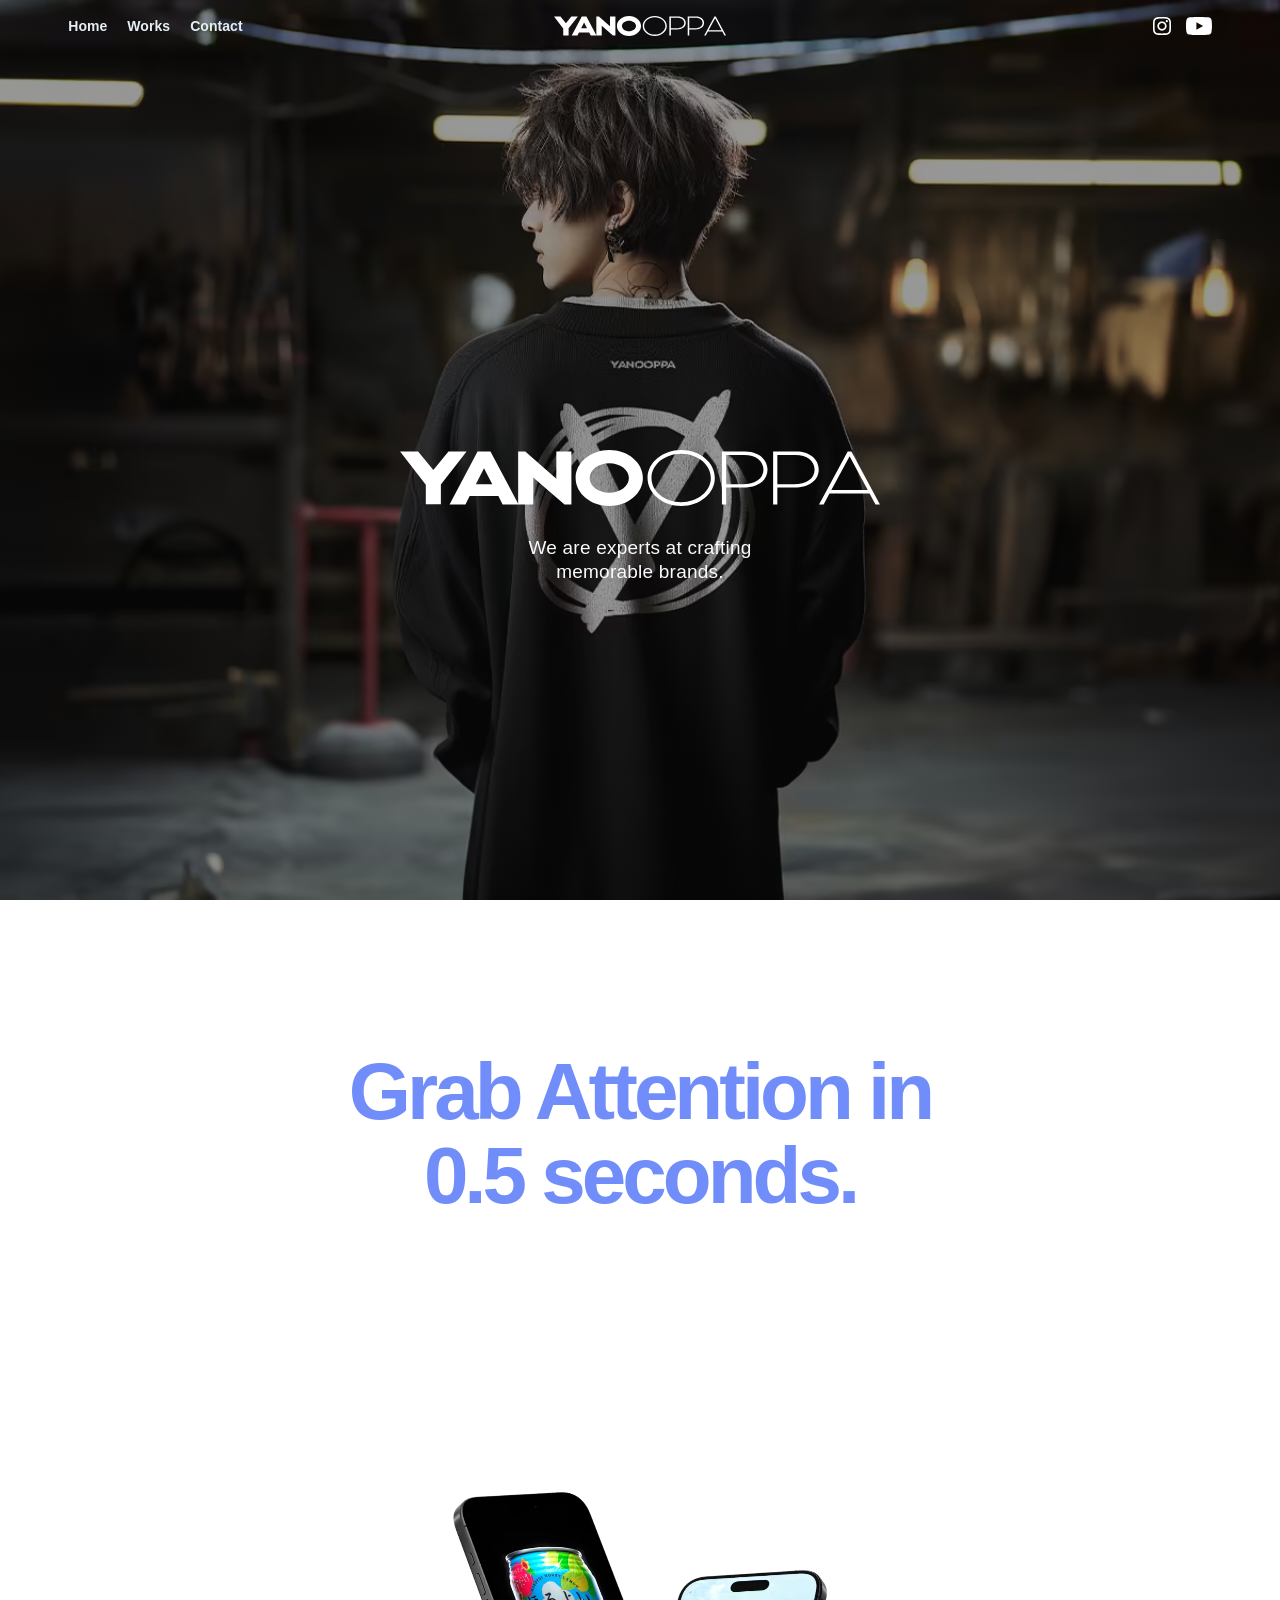
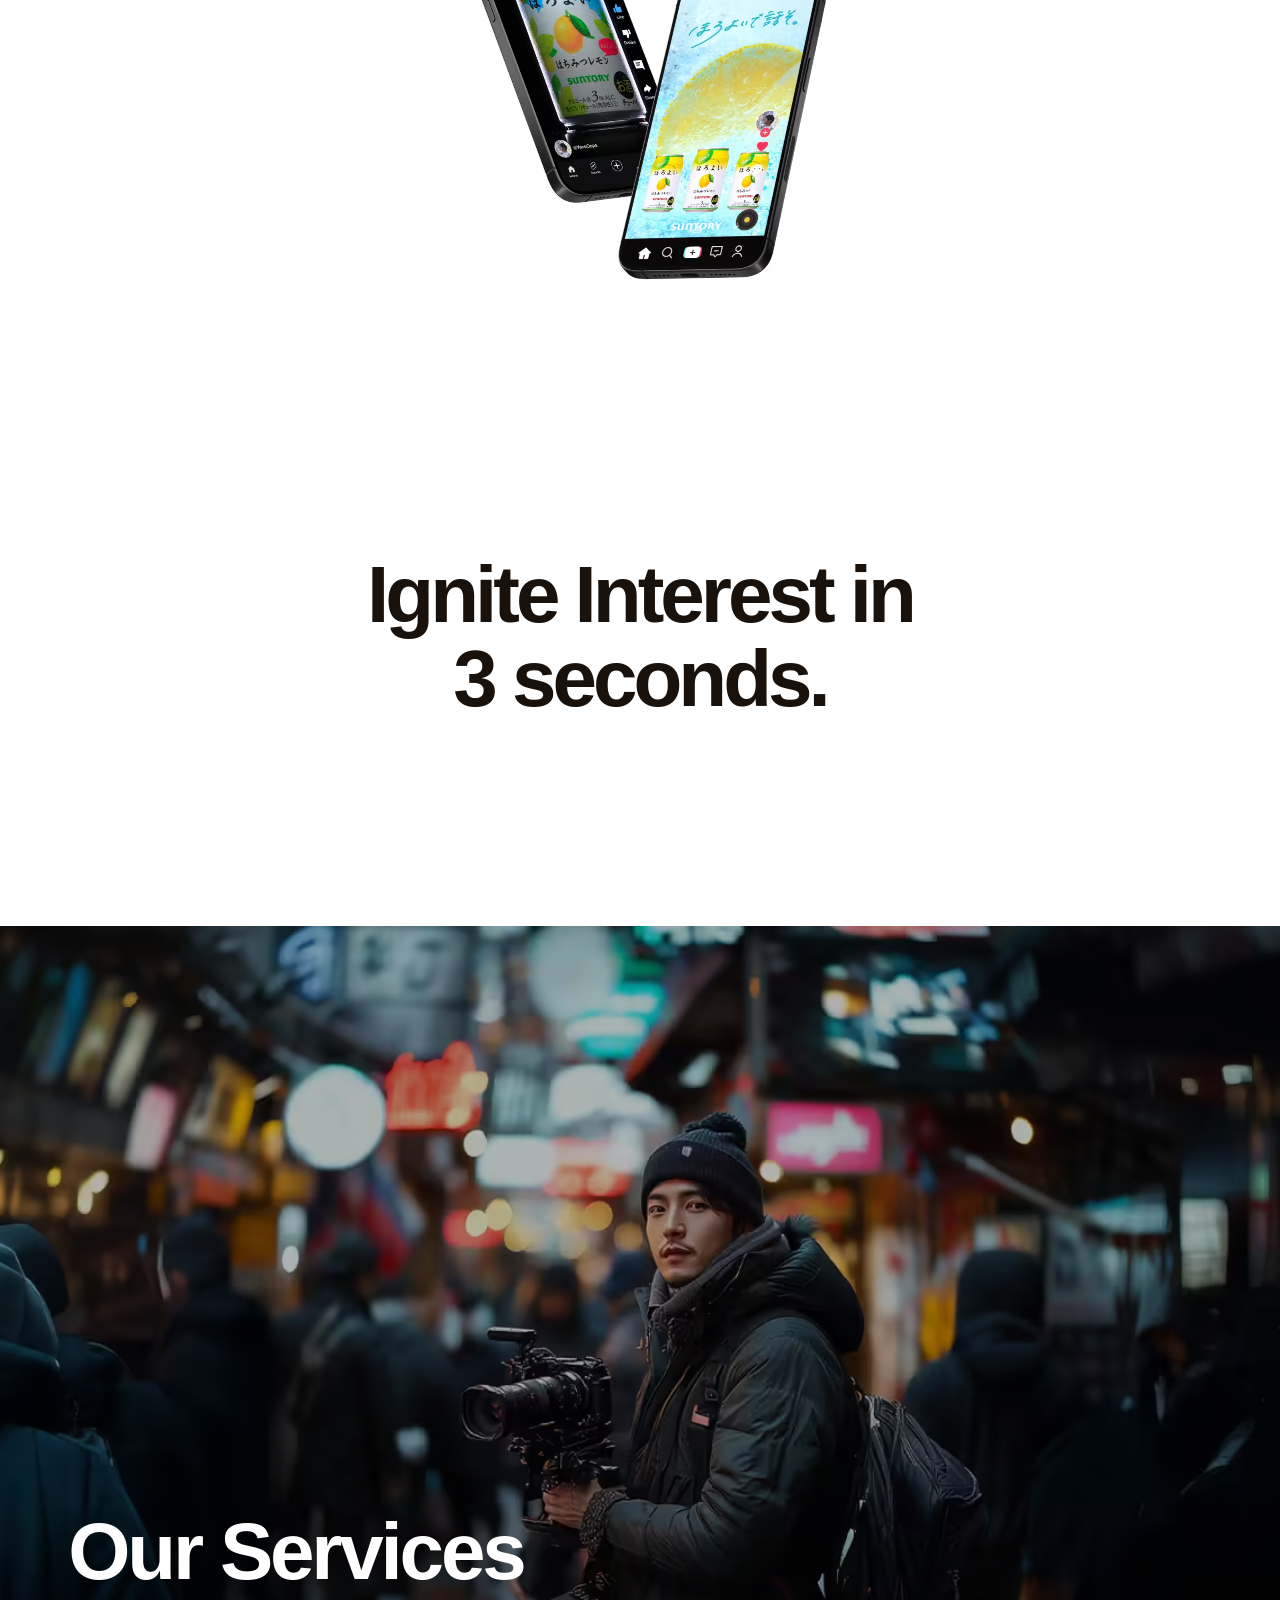
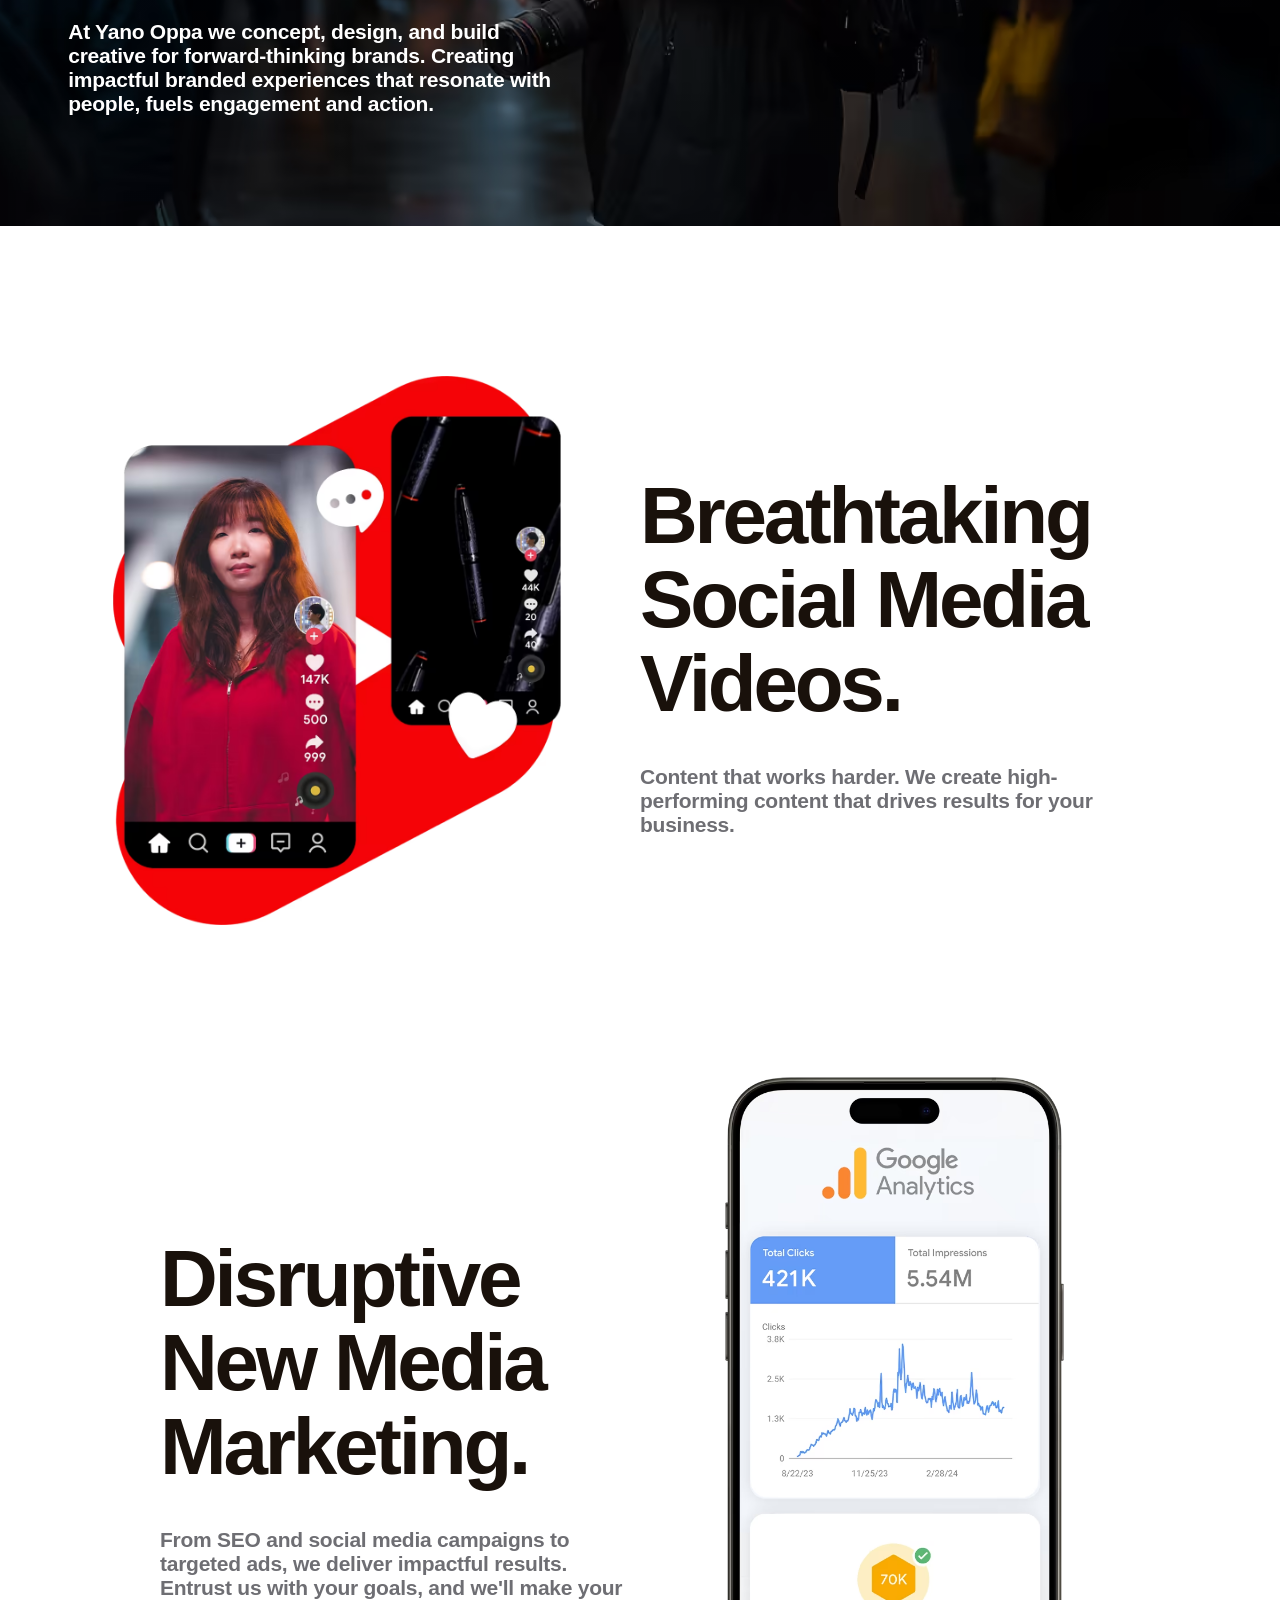
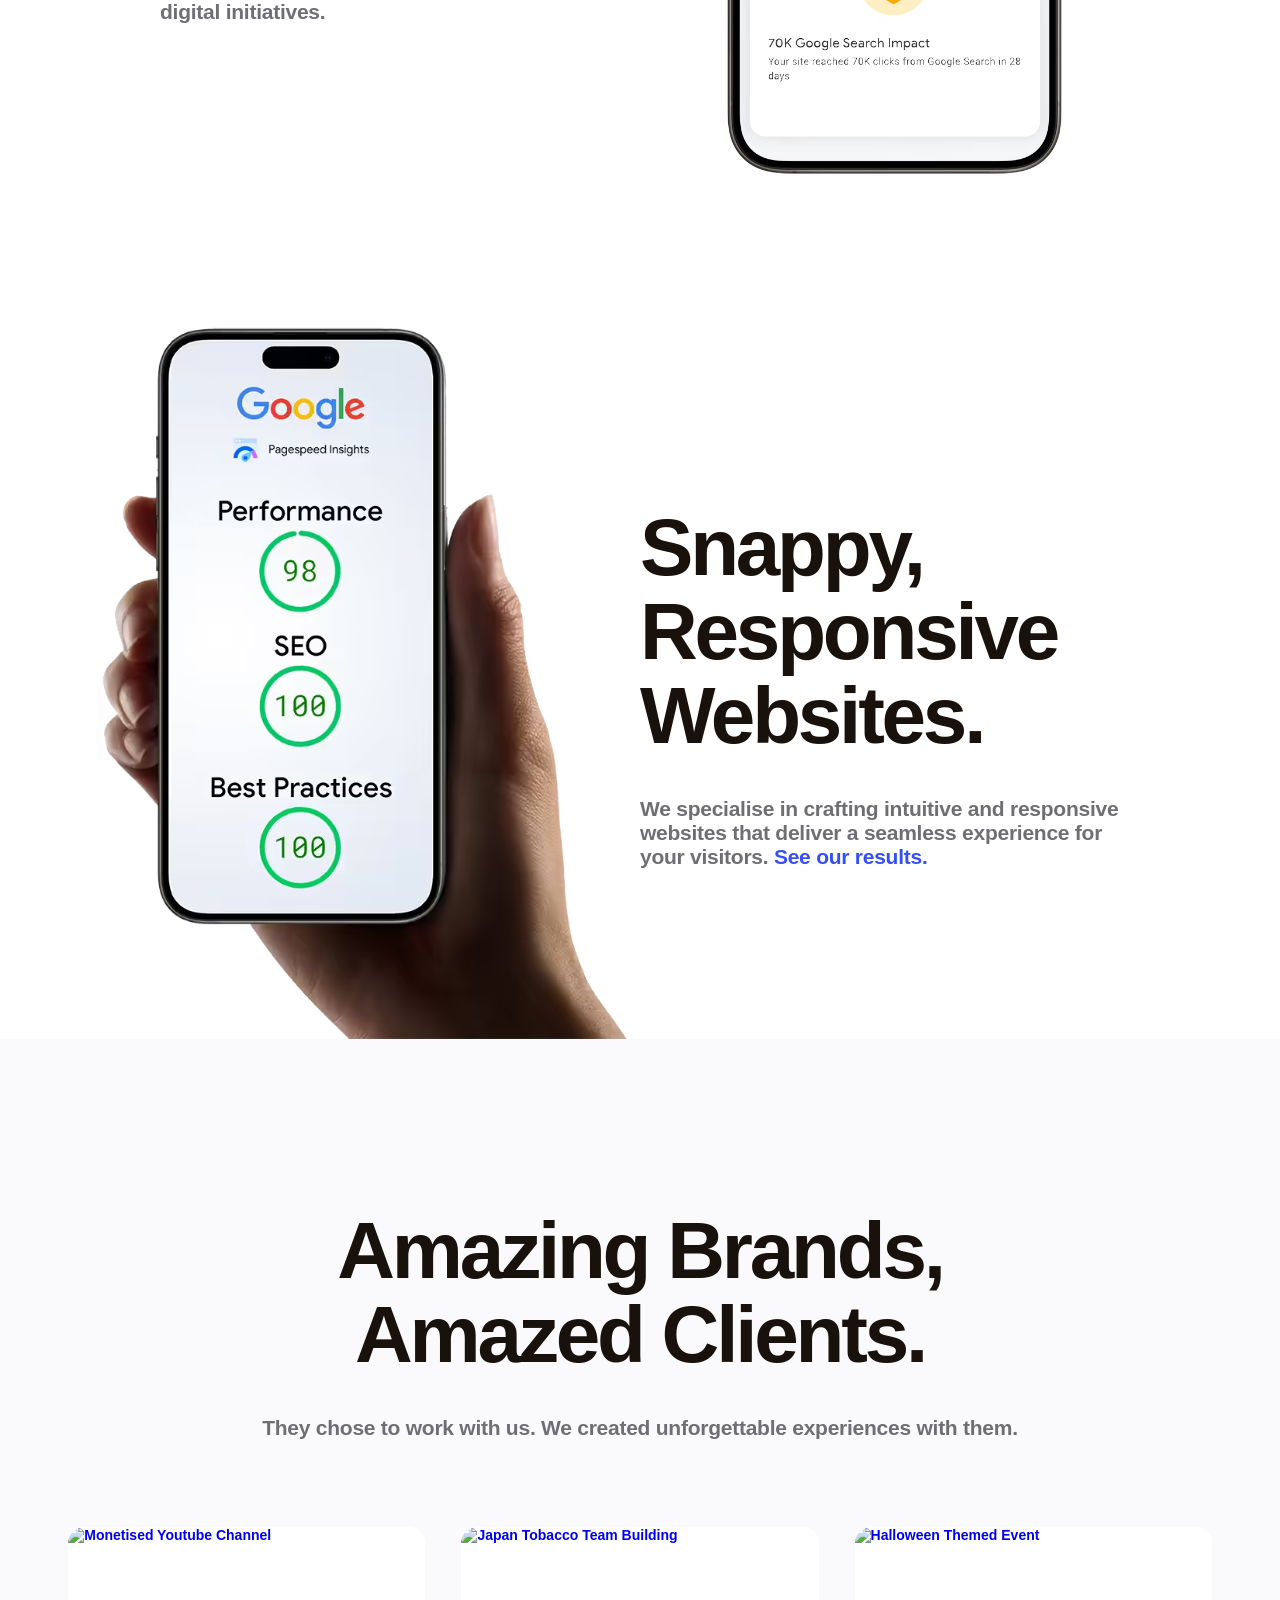
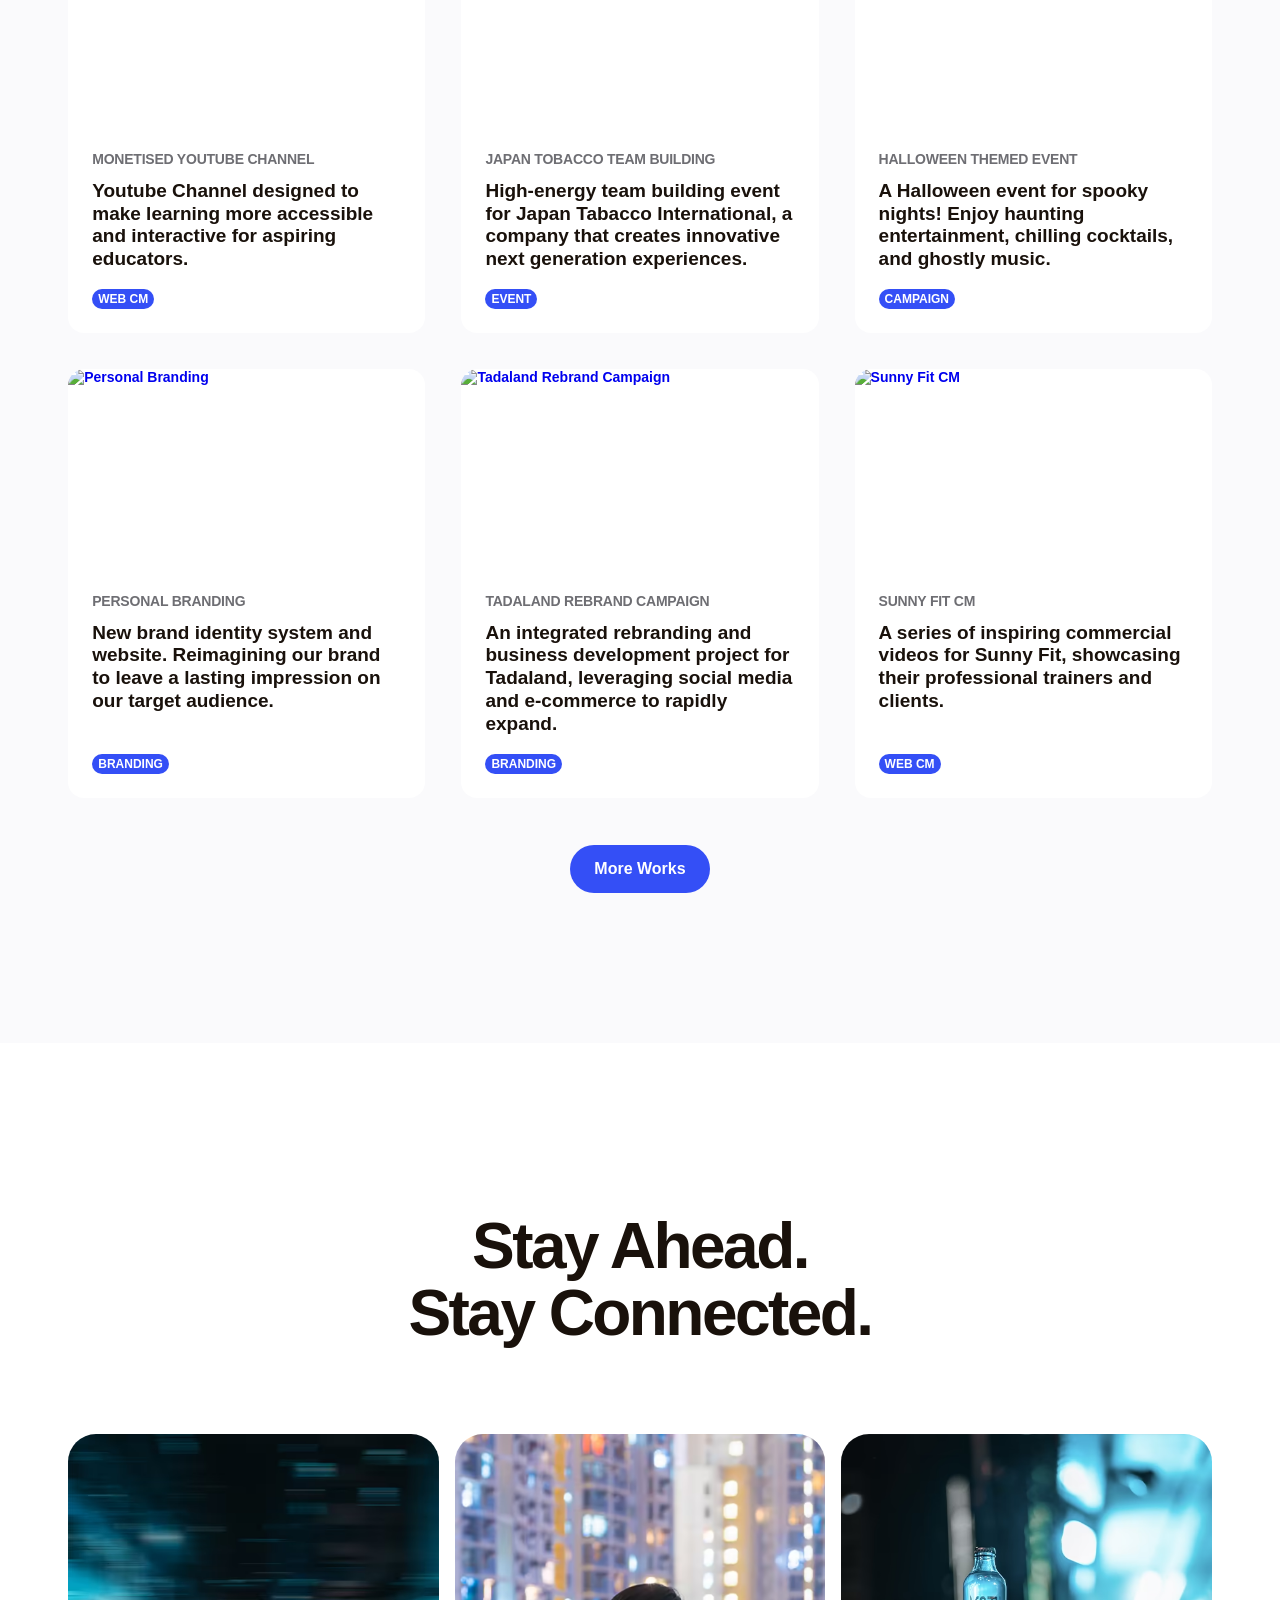
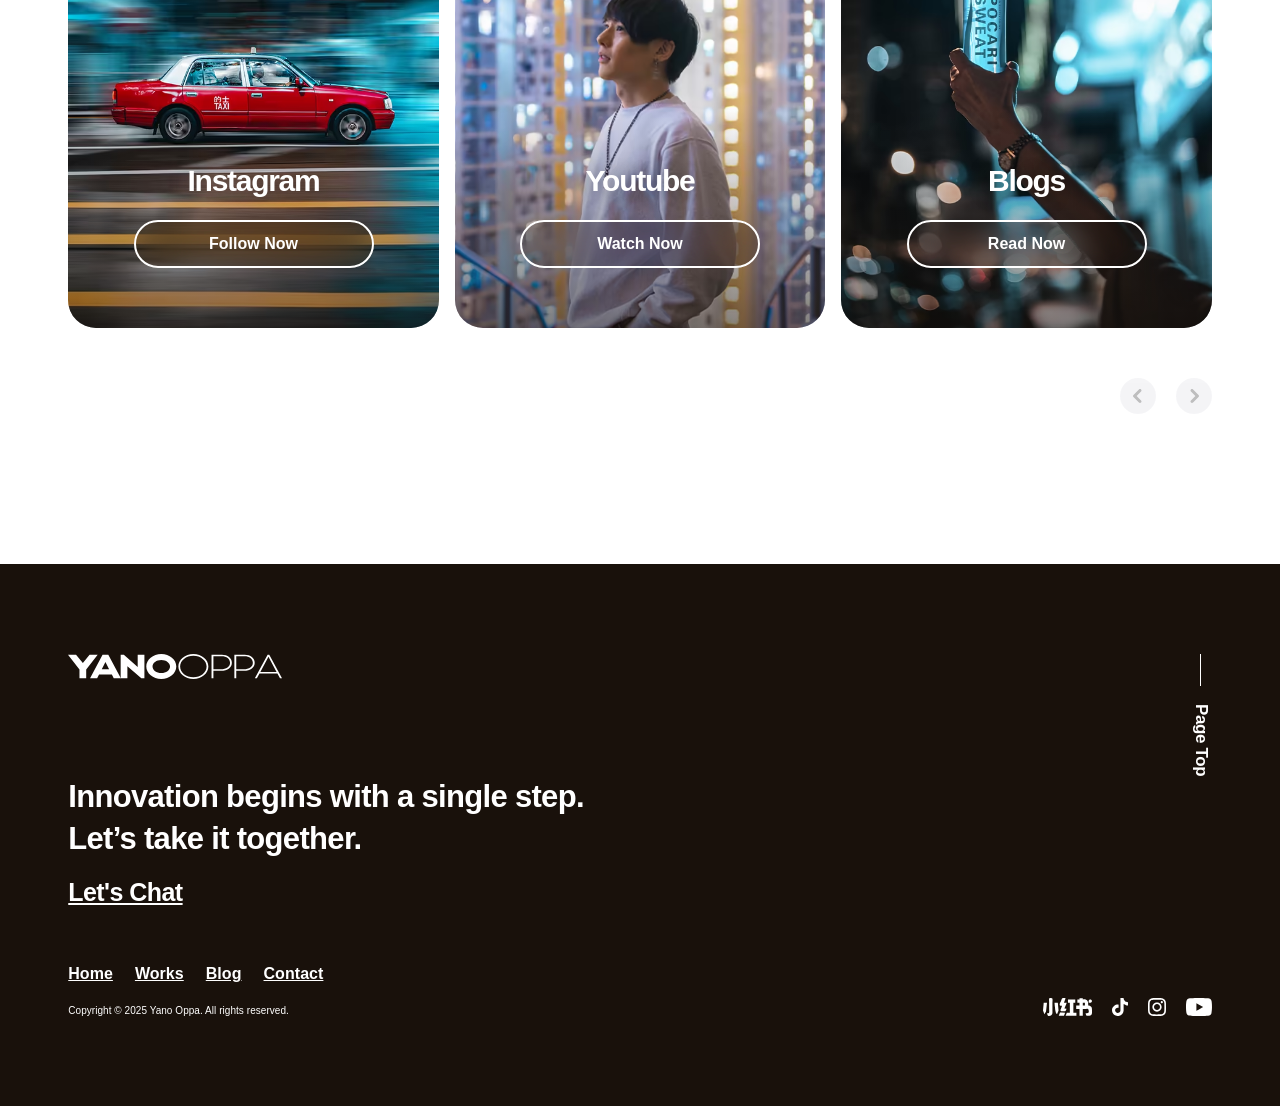
==== commit 3cae55f5: "Add files via upload" ====
--- a/index.html
+++ b/index.html
@@ -115,7 +115,7 @@
     updateButtons(); // Initialize button states
 });
 </script>
-</head><body class="body"><div data-animation="over-left" data-collapse="all" data-duration="400" data-easing="ease" data-easing2="ease" data-doc-height="1" role="banner" class="navbar w-nav"><div data-w-id="6d48d2a2-f8a1-f95b-877b-098f0442cffa" class="nav-bar-background-colour" style="will-change: opacity; opacity: 0;"></div><div data-w-id="6d48d2a2-f8a1-f95b-877b-098f0442cffb" class="container-side-padding home-header" style="will-change: filter; filter: invert(100%);"><div class="nav"><nav role="navigation" id="w-node-_6d48d2a2-f8a1-f95b-877b-098f0442cfff-4e9c7832" class="nav-menu w-nav-menu"><a href="https://yanooppa.webflow.io/#" class="footer-link w-nav-link">Home</a></nav><div id="w-node-_6d48d2a2-f8a1-f95b-877b-098f0442d002-4e9c7832" class="nav-bar-mid-links"><a id="Home" href="https://yanooppa.webflow.io/" aria-current="page" class="brand w-node-_6d48d2a2-f8a1-f95b-877b-098f0442d003-4e9c7832 w-nav-brand w--current" aria-label="home"><img src="assets/660d0a017db56d8c1eecb513_YanoOppa Black Logo.svg" loading="eager" height="14" alt="Yano Oppa Logo" width="123" id="Home-Logo-Nav" class="nav-bar-brand-logo-image"></a></div><div id="w-node-_6d48d2a2-f8a1-f95b-877b-098f0442d005-4e9c7832" class="nav-bar-right-links"><a id="Instagram" href="https://www.instagram.com/yanooppa/" target="_blank" class="nav-social w-node-_6d48d2a2-f8a1-f95b-877b-098f0442d006-4e9c7832 w-inline-block"><img src="assets/645cd1cac77d1042e272bf40_instagram.svg" loading="eager" height="50" width="50" alt="Instagram" id="IG-Logo-Nav" class="social-image w-node-_6d48d2a2-f8a1-f95b-877b-098f0442d007-4e9c7832"></a><a id="Youtube" href="https://www.youtube.com/channel/UCYnfq4_mzYLCruxJiJSEUig" target="_blank" class="nav-social w-node-_6d48d2a2-f8a1-f95b-877b-098f0442d008-4e9c7832 w-inline-block"><img src="assets/645cbbfc2ad9dd74f6f4951c_Asset 1.svg" loading="eager" height="35" width="50" alt="Youtube" id="Youtube-Logo-Nav" class="social-image w-node-_6d48d2a2-f8a1-f95b-877b-098f0442d009-4e9c7832"></a></div><div id="w-node-_6d48d2a2-f8a1-f95b-877b-098f0442d00a-4e9c7832" class="nav-bar-left-links"><a id="Home-Footer" href="https://yanooppa.webflow.io/" aria-current="page" class="footer-link w-node-_6d48d2a2-f8a1-f95b-877b-098f0442d00b-4e9c7832 w--current">Home</a><a id="Works" href="https://yanooppa.webflow.io/works" class="footer-link w-node-_6d48d2a2-f8a1-f95b-877b-098f0442d00d-4e9c7832">Works</a><a id="Contact" href="https://yanooppa.webflow.io/contact" class="footer-link w-node-_6d48d2a2-f8a1-f95b-877b-098f0442d00f-4e9c7832">Contact</a></div></div></div><div class="w-nav-overlay" data-wf-ignore="" id="w-nav-overlay-0"></div></div><h1 class="visuallyhidden">Yano Oppa - Content Creation, Branding and Website Design.</h1><section id="top" class="header"><div class="header-container"><div class="home-header-bg-image"><div class="div-block-11"><img src="assets/660d0a05517dca766e8f56fe_YanoOppa White Logo.svg" loading="eager" width="123" height="14" alt="Yano Oppa Logo" fetchpriority="high" class="home-header-logo"><p class="paragraph-2">We&nbsp;are&nbsp;experts&nbsp;at&nbsp;crafting<br>memorable&nbsp;brands.</p></div></div></div></section><div class="section"><div class="container-side-padding _150paddingboth"><div class="attention"><div data-w-id="071f0234-47eb-bb07-66a7-cfd92f15e848" style="transform: translate3d(0px, 0%, 0px) scale3d(1, 1, 1) rotateX(0deg) rotateY(0deg) rotateZ(0deg) skew(0deg, 0deg); opacity: 1; transform-style: preserve-3d;" class="mid-heading super-big colour">Grab&nbsp;Attention&nbsp;in<br>0.5&nbsp;seconds.</div></div><div class="attention"><div class="div-block-68"><img src="assets/67dec5242d79570c7824ade2_iphone floating mobile.avif" loading="lazy" width="1000" height="1031" alt="Grab Attention in 0.5 seconds with Social Media Videos" data-w-id="eabc10d4-ba60-0c38-1c30-1fd92d446f7b" class="image-22" style="will-change: transform; transform: translate3d(0px, 0px, 0px) scale3d(0.5, 0.5, 1) rotateX(0deg) rotateY(0deg) rotateZ(0deg) skew(0deg, 0deg); transform-style: preserve-3d;"></div></div><div class="attention bot"><div data-w-id="00344811-ca59-047b-3517-817be8f7884b" style="transform: translate3d(0px, 0%, 0px) scale3d(1, 1, 1) rotateX(0deg) rotateY(0deg) rotateZ(0deg) skew(0deg, 0deg); opacity: 1; transform-style: preserve-3d;" class="mid-heading super-big">Ignite&nbsp;Interest&nbsp;in<br>3&nbsp;seconds.</div></div></div></div><section class="full-size-image"><div class="div-block-8"><img src="assets/673cbc9f743eec6992ab54c1_video on street.avif" loading="lazy" width="1600" height="800" alt="Yano Oppa Media Production" id="w-node-_28d0053a-dcb7-14e0-bcf9-6b0de0160875-4e9c7832" class="image-24"><div id="w-node-_8f28d5d0-d5b0-77e1-6f16-888c6a2c4759-4e9c7832" class="div-block-78"></div><div id="w-node-_6b371070-dcf4-50b9-5f18-6d00d1e491c0-4e9c7832" class="div-block-71"><div class="div-block-70"><div id="w-node-_3d7ba15b-d273-fc13-0068-b6164c6006c8-4e9c7832" class="full-size-image-text"><h2 data-w-id="f4a42ad9-7c93-ea33-8efd-c215873f9af6" style="transform: translate3d(0px, 0%, 0px) scale3d(1, 1, 1) rotateX(0deg) rotateY(0deg) rotateZ(0deg) skew(0deg, 0deg); opacity: 1; transform-style: preserve-3d;" class="white big-image big">Our Services</h2><p data-w-id="37b143a9-039a-561b-6fdd-e1096ecb503b" style="transform: translate3d(0px, 0%, 0px) scale3d(1, 1, 1) rotateX(0deg) rotateY(0deg) rotateZ(0deg) skew(0deg, 0deg); opacity: 1; transform-style: preserve-3d;" class="paragraph-5 white big-image">At Yano Oppa we concept, design, and build creative for forward-thinking brands. Creating impactful branded experiences that resonate with people, fuels engagement and action.</p></div></div></div></div></section><section class="section"><div class="container-side-padding _150paddingtop"><div class="container-2"><div class="div-block-59"><img src="assets/66d56e7495317f6aa7bfa445_ampfluence-tiktok-webpage-hero-01 copy small copy.avif" loading="lazy" width="1200" height="1238" alt="Yano Oppa - Social Media amazing results on iphone" id="w-node-_7a9eb102-cfb4-36df-d066-908d715dd3a9-4e9c7832" class="image-19 right no-mob"><div id="w-node-_7a9eb102-cfb4-36df-d066-908d715dd3aa-4e9c7832" class="div-block-61"><h2 data-w-id="7a9eb102-cfb4-36df-d066-908d715dd3ab" style="transform: translate3d(0px, 0%, 0px) scale3d(1, 1, 1) rotateX(0deg) rotateY(0deg) rotateZ(0deg) skew(0deg, 0deg); opacity: 1; transform-style: preserve-3d;" class="h2-big">Breathtaking Social&nbsp;Media Videos.</h2><p data-w-id="7a9eb102-cfb4-36df-d066-908d715dd3b1" style="transform: translate3d(0px, 0%, 0px) scale3d(1, 1, 1) rotateX(0deg) rotateY(0deg) rotateZ(0deg) skew(0deg, 0deg); opacity: 1; transform-style: preserve-3d;" class="paragraph-5 grey">Content that works harder. We create high-performing content that drives results for your business.</p></div></div></div></div></section><section class="section"><div class="container-side-padding _150paddingtop"><div class="container-2"><div class="div-block-59 big-phone"><img src="assets/66d56fa5b573dc437b0b1cf3_google search console iphone 15.avif" loading="lazy" width="600" height="1226" alt="Yano Oppa - Google Search Console amazing results on iphone" id="w-node-c34647dc-717b-99cd-5bdb-04dd87a44144-4e9c7832" class="image-19 right big-phone"><div id="w-node-c34647dc-717b-99cd-5bdb-04dd87a44145-4e9c7832" class="div-block-61 big-iphone"><h2 data-w-id="c34647dc-717b-99cd-5bdb-04dd87a44146" style="transform: translate3d(0px, 0%, 0px) scale3d(1, 1, 1) rotateX(0deg) rotateY(0deg) rotateZ(0deg) skew(0deg, 0deg); opacity: 1; transform-style: preserve-3d;" class="h2-big">Disruptive<br>New&nbsp;Media Marketing.</h2><p data-w-id="c34647dc-717b-99cd-5bdb-04dd87a4414c" style="transform: translate3d(0px, 0%, 0px) scale3d(1, 1, 1) rotateX(0deg) rotateY(0deg) rotateZ(0deg) skew(0deg, 0deg); opacity: 1; transform-style: preserve-3d;" class="paragraph-5 grey">From SEO and social media campaigns to targeted ads, we deliver impactful results. Entrust us with your goals, and we'll make your digital initiatives.</p></div></div></div></div></section><section class="section"><div class="container-side-padding _150paddingtop"><div class="container-2"><div class="div-block-59"><img src="assets/67de8f6af8cbb0251a208c58_Performance Effort 10.avif" loading="lazy" width="700" height="919" alt="Yano Oppa Fast and Optimised Websites" id="w-node-a22e6a17-c19c-c9f5-a7ed-c76a53dae6ac-4e9c7832" class="image-19"><div id="w-node-a581a181-cf3c-847d-68af-a6c6ba47510b-4e9c7832" class="div-block-61"><h2 data-w-id="27ead359-de36-932d-6b3c-d2a77a8e0078" style="transform: translate3d(0px, 0%, 0px) scale3d(1, 1, 1) rotateX(0deg) rotateY(0deg) rotateZ(0deg) skew(0deg, 0deg); opacity: 1; transform-style: preserve-3d;" class="h2-big">Snappy, Responsive Websites.</h2><p data-w-id="7c0c8b04-dd8d-125b-9b3a-f23495dc7cb9" style="transform: translate3d(0px, 0%, 0px) scale3d(1, 1, 1) rotateX(0deg) rotateY(0deg) rotateZ(0deg) skew(0deg, 0deg); opacity: 1; transform-style: preserve-3d;" class="paragraph-5 grey">We specialise in crafting intuitive and responsive websites that deliver a seamless experience for your visitors. <a href="https://cdn.prod.website-files.com/645a2e0f617ba93c839c7831/67dd3fc33849e5e936bb2931_PageSpeed%20Insights.pdf" target="_blank" class="link-underline">See our results.</a></p></div></div></div></div></section><div class="section off-white"><div class="container-side-padding _150paddingboth"><div class="container"><div class="div-block-72"><h2 data-w-id="124ecaf8-6556-bd96-cc62-c102bbfcbc58" style="transform: translate3d(0px, 0%, 0px) scale3d(1, 1, 1) rotateX(0deg) rotateY(0deg) rotateZ(0deg) skew(0deg, 0deg); opacity: 1; transform-style: preserve-3d;" class="_66 centered nop-top-padding big">Amazing&nbsp;Brands, Amazed&nbsp;Clients.</h2><p data-w-id="59a98308-94b7-be92-8989-356a1b2b0364" style="transform: translate3d(0px, 0%, 0px) scale3d(1, 1, 1) rotateX(0deg) rotateY(0deg) rotateZ(0deg) skew(0deg, 0deg); opacity: 1; transform-style: preserve-3d;" class="paragraph-5 center">They chose to work with us. We created unforgettable experiences with them.</p></div></div><div class="collection-list-wrapper w-dyn-list"><div role="list" class="collection-list-3 w-dyn-items" id="works-grid"></div></div></div><div class="div-block-62 butoon-pad"><a href="works.html" class="button-2 w-button">More Works</a></div></div></div><div class="section"><div class="container-side-padding _150paddingboth"><div class="container"><h3 data-w-id="8b6ab8cb-2b10-a7eb-d014-ddcc4815ed71" style="transform: translate3d(0px, 0%, 0px) scale3d(1, 1, 1) rotateX(0deg) rotateY(0deg) rotateZ(0deg) skew(0deg, 0deg); opacity: 1; transform-style: preserve-3d;" class="mid-heading _66 centered contact">Stay&nbsp;Ahead.<br>Stay&nbsp;Connected.</h3></div><div class="apple-scroll-box"><div class="w-layout-grid social-grid"><a id="w-node-_7ce4bf47-d5ae-6bff-2ec4-2bc61b8b9cff-4e9c7832" href="https://www.instagram.com/mindofyano/" target="_blank" class="social-link start w-inline-block"><div class="w-layout-grid grid-2"><img src="assets/66f25820e0b41dccdfb32a7a_645e78b005b3d28f4833d6f1_Presets copy.avif" loading="lazy" width="600" height="800" alt="Instagram Photography" id="w-node-_155090c4-373f-9493-1da2-26c4e9363e81-4e9c7832" class="_3-4"><div id="w-node-_6f677174-3f70-36b3-ac87-df174a36f3c5-4e9c7832" class="div-block-7"><div class="text-block-2">Instagram</div><div data-w-id="6f677174-3f70-36b3-ac87-df174a36f3c6" class="button-style" style="transform: translate3d(0px, 0%, 0px) scale3d(1, 1, 1) rotateX(0deg) rotateY(0deg) rotateZ(0deg) skew(0deg, 0deg); transform-style: preserve-3d; opacity: 1;">Follow Now</div></div></div></a><a id="w-node-_02d2e078-7e58-2e9a-2a2f-6e8c067dd7cf-4e9c7832" href="https://www.youtube.com/channel/UCYnfq4_mzYLCruxJiJSEUig" target="_blank" class="social-link mid w-inline-block"><div class="w-layout-grid grid-2"><img src="assets/67dfabf9c963e2fea81144ea_Presets.avif" loading="lazy" width="600" height="800" alt="Yano Oppa Instagram Buildings Photo" id="w-node-_02d2e078-7e58-2e9a-2a2f-6e8c067dd7d1-4e9c7832" class="_3-4"><div id="w-node-_3c2fc576-a8f4-76c3-8deb-f9da1c41c30b-4e9c7832" class="div-block-7"><div class="text-block-2">Youtube</div><div data-w-id="3c2fc576-a8f4-76c3-8deb-f9da1c41c30c" class="button-style" style="transform: translate3d(0px, 0%, 0px) scale3d(1, 1, 1) rotateX(0deg) rotateY(0deg) rotateZ(0deg) skew(0deg, 0deg); transform-style: preserve-3d; opacity: 1;">Watch Now</div></div></div></a><a id="w-node-_1588a16d-a82a-38fa-b9e6-f7ab622cc44b-4e9c7832" href="https://yanooppa.webflow.io/blog" class="social-link end w-inline-block"><div class="w-layout-grid grid-2"><img src="assets/673c341b98d84b3627956304_pocari.avif" loading="lazy" width="600" height="800" alt="Yano Oppa Blog Photo" id="w-node-_1588a16d-a82a-38fa-b9e6-f7ab622cc44d-4e9c7832" class="_3-4"><div id="w-node-_1588a16d-a82a-38fa-b9e6-f7ab622cc44e-4e9c7832" class="div-block-7"><div class="text-block-2">Blogs</div><div data-w-id="1588a16d-a82a-38fa-b9e6-f7ab622cc451" class="button-style" style="transform: translate3d(0px, 0%, 0px) scale3d(1, 1, 1) rotateX(0deg) rotateY(0deg) rotateZ(0deg) skew(0deg, 0deg); transform-style: preserve-3d; opacity: 1;">Read Now</div></div></div></a></div></div><div class="div-block-75"><div class="prev-btn" style="opacity: 0.42;"><div class="prev-code w-embed" style="opacity: 0.56;"><svg class="svg svg-paddlenav-previous" xmlns="http://www.w3.org/2000/svg" viewBox="0 0 36 36"><path d="m20 25c-.3838 0-.7676-.1465-1.0605-.4395l-5.5-5.5c-.5859-.5854-.5859-1.5356 0-2.1211l5.5-5.5c.5859-.5859 1.5352-.5859 2.1211 0 .5859.5854.5859 1.5356 0 2.1211l-4.4395 4.4395 4.4395 4.4395c.5859.5854.5859 1.5356 0 2.1211-.293.293-.6768.4395-1.0605.4395z"></path></svg></div></div><div class="next-btn" style="opacity: 0.42;"><div class="code-embed next-code w-embed" style="opacity: 0.56;"><svg class="svg svg-paddlenav-next" xmlns="http://www.w3.org/2000/svg" viewBox="0 0 36 36"><path d="m22.5597 16.9375-5.5076-5.5c-.5854-.5854-1.5323-.5825-2.1157.0039-.5835.5869-.5815 1.5366.0039 2.1211l4.4438 4.4375-4.4438 4.4375c-.5854.5845-.5874 1.5342-.0039 2.1211.2922.2944.676.4414 1.0598.4414.3818 0 .7637-.1455 1.0559-.4375l5.5076-5.5c.2815-.2812.4403-.6636.4403-1.0625s-.1588-.7812-.4403-1.0625z"></path></svg></div></div></div></div></div><section class="section footer"><div class="container-side-padding footer"><div class="w-layout-grid grid-4"><div id="w-node-_5ddbbe63-137e-314f-5e8e-e5db5de55a72-5de55a6f"><div class="w-layout-grid grid-3"><a id="w-node-d23fd6b3-f192-6f5d-01cc-13417553a3db-5de55a6f" href="https://yanooppa.webflow.io/" aria-current="page" class="link-block-8 w-inline-block w--current"><img src="assets/660d0a05517dca766e8f56fe_YanoOppa White Logo.svg" loading="lazy" width="123" height="14" alt="Yano Oppa Logo" class="footer-logo"></a><a href="https://yanooppa.webflow.io/#top" class="footer-page-top-link w-inline-block w--current"><div class="div-block-45"></div><div class="works-page-paragraph white vertical">Page Top</div></a></div></div><div id="w-node-_5ddbbe63-137e-314f-5e8e-e5db5de55a78-5de55a6f" class="div-block-6"><div class="div-block-46"><a href="https://www.xiaohongshu.com/user/profile/6603fb90000000000600f72a" target="_blank" class="link-block-6 w-inline-block"><img src="assets/680e6181ff4139ac10ec2442_Rednote.svg" loading="lazy" width="150" height="150" alt="" class="image-17"></a><a id="w-node-_03c0f675-b402-2a8b-cda8-697e956c28f8-5de55a6f" href="https://www.tiktok.com/@yanooppa" target="_blank" class="link-block-6 w-inline-block"><img src="assets/673c94563bb1240d63ea91e9_TikTok Logo.svg" loading="lazy" width="214" height="150" alt="Yano Oppa TikTok" class="image-17"></a><a href="https://www.instagram.com/yanooppa/" target="_blank" class="link-block-6 w-inline-block"><img src="assets/6635029ab44f16314935f9fd_instagram white.svg" loading="lazy" width="150" height="150" alt="Instagram Logo" class="image-17"></a><a id="w-node-_316ef9c9-18dd-de30-1507-213604960c7b-5de55a6f" href="https://www.youtube.com/@yanooppa" target="_blank" class="link-block-6 right w-inline-block"><img src="assets/663521fe7a2dffd908f39328_youtube white.svg" loading="lazy" width="150" height="150" alt="Youtube Logo" class="image-17"></a></div></div><div class="div-block-43"><div class="works-page-paragraph white thin">Innovation begins with a single step.<br>Let’s take it together.</div><a href="https://yanooppa.webflow.io/contact" class="link-block-7 w-inline-block"><div class="paragraph footer-contact-us">Let's Chat</div></a></div><div class="div-block-47 social"><div class="text-block-8 social">Follow Us</div><div class="div-block-46"><a href="https://www.tiktok.com/@yanooppa" target="_blank" class="link-block-6 w-inline-block"><img src="assets/673c94563bb1240d63ea91e9_TikTok Logo.svg" loading="eager" width="150" height="150" alt="Yano Oppa TikTok" class="image-17"></a><a href="https://www.instagram.com/yanooppa/" target="_blank" class="link-block-6 w-inline-block"><img src="assets/6635029ab44f16314935f9fd_instagram white.svg" loading="eager" width="150" height="150" alt="Instagram Logo" class="image-17"></a><a href="https://yanooppa.webflow.io/#" class="link-block-6 w-inline-block"><img src="assets/663521fe7a2dffd908f39328_youtube white.svg" loading="eager" width="214" height="150" alt="Youtube Logo" class="image-17"></a></div></div><div class="div-block-47"><a href="https://yanooppa.webflow.io/contact" class="w-inline-block"><div class="text-block-8">Contact Us &nbsp;› </div></a></div><div class="div-block-47"><a id="Portfolio" href="https://yanooppa.webflow.io/works" class="w-node-_6802aadd-4e06-d05b-0aba-441968b8e08c-5de55a6f w-inline-block"><div class="text-block-8">Our Portfolio &nbsp;› </div></a></div><div id="w-node-b97a0137-db33-f882-c753-9227b1824f7a-5de55a6f" class="div-block-47 bottom copright"><div class="text-block-8 center">©YanoOppa all rights reserved.</div></div><div id="w-node-_79e5b5d0-c750-f0cc-0975-93e0c57c1203-5de55a6f" class="div-block-76"><div class="div-block-77"><a href="https://yanooppa.webflow.io/" aria-current="page" class="footer-link white underline w--current">Home</a><a href="https://yanooppa.webflow.io/works" class="footer-link white underline">Works</a><a href="https://yanooppa.webflow.io/blog" class="footer-link white underline">Blog</a><a href="https://yanooppa.webflow.io/contact" class="footer-link white underline">Contact</a></div><a href="https://yanooppa.webflow.io/#" class="footer-link white copyright">Copyright © 2025 Yano Oppa. All rights reserved.</a></div></div></div></section><section class="mobile-nav"><div class="div-block-13"><a id="home" href="https://yanooppa.webflow.io/" aria-current="page" class="mobile-nav-link w-node-_7fb58b5b-1909-a369-0d93-d2fbb5f91786-4e9c7832 w--current">Home</a><a id="works" href="https://yanooppa.webflow.io/works" class="mobile-nav-link w-node-b9dd7886-1f61-0ec2-cec6-34886c61d916-4e9c7832">Works</a><a id="contact" href="https://yanooppa.webflow.io/contact" class="mobile-nav-link w-node-_385b3c9e-4519-d68e-7c2c-4355b429946e-4e9c7832">Contact</a></div></section><script>
+</head><body class="body"><div data-animation="over-left" data-collapse="all" data-duration="400" data-easing="ease" data-easing2="ease" data-doc-height="1" role="banner" class="navbar w-nav"><div data-w-id="6d48d2a2-f8a1-f95b-877b-098f0442cffa" class="nav-bar-background-colour" style="will-change: opacity; opacity: 0;"></div><div data-w-id="6d48d2a2-f8a1-f95b-877b-098f0442cffb" class="container-side-padding home-header" style="will-change: filter; filter: invert(100%);"><div class="nav"><nav role="navigation" id="w-node-_6d48d2a2-f8a1-f95b-877b-098f0442cfff-4e9c7832" class="nav-menu w-nav-menu"><a href="index.html" class="footer-link w-nav-link">Home</a></nav><div id="w-node-_6d48d2a2-f8a1-f95b-877b-098f0442d002-4e9c7832" class="nav-bar-mid-links"><a id="Home" href="index.html" aria-current="page" class="brand w-node-_6d48d2a2-f8a1-f95b-877b-098f0442d003-4e9c7832 w-nav-brand w--current" aria-label="home"><img src="assets/660d0a017db56d8c1eecb513_YanoOppa Black Logo.svg" loading="eager" height="14" alt="Yano Oppa Logo" width="123" id="Home-Logo-Nav" class="nav-bar-brand-logo-image"></a></div><div id="w-node-_6d48d2a2-f8a1-f95b-877b-098f0442d005-4e9c7832" class="nav-bar-right-links"><a id="Instagram" href="https://www.instagram.com/yanooppa/" target="_blank" class="nav-social w-node-_6d48d2a2-f8a1-f95b-877b-098f0442d006-4e9c7832 w-inline-block"><img src="assets/645cd1cac77d1042e272bf40_instagram.svg" loading="eager" height="50" width="50" alt="Instagram" id="IG-Logo-Nav" class="social-image w-node-_6d48d2a2-f8a1-f95b-877b-098f0442d007-4e9c7832"></a><a id="Youtube" href="https://www.youtube.com/channel/UCYnfq4_mzYLCruxJiJSEUig" target="_blank" class="nav-social w-node-_6d48d2a2-f8a1-f95b-877b-098f0442d008-4e9c7832 w-inline-block"><img src="assets/645cbbfc2ad9dd74f6f4951c_Asset 1.svg" loading="eager" height="35" width="50" alt="Youtube" id="Youtube-Logo-Nav" class="social-image w-node-_6d48d2a2-f8a1-f95b-877b-098f0442d009-4e9c7832"></a></div><div id="w-node-_6d48d2a2-f8a1-f95b-877b-098f0442d00a-4e9c7832" class="nav-bar-left-links"><a id="Home-Footer" href="index.html" aria-current="page" class="footer-link w-node-_6d48d2a2-f8a1-f95b-877b-098f0442d00b-4e9c7832 w--current">Home</a><a id="Works" href="works.html" class="footer-link w-node-_6d48d2a2-f8a1-f95b-877b-098f0442d00d-4e9c7832">Works</a><a id="Contact" href="contact.html" class="footer-link w-node-_6d48d2a2-f8a1-f95b-877b-098f0442d00f-4e9c7832">Contact</a></div></div></div><div class="w-nav-overlay" data-wf-ignore="" id="w-nav-overlay-0"></div></div><h1 class="visuallyhidden">Yano Oppa - Content Creation, Branding and Website Design.</h1><section id="top" class="header"><div class="header-container"><div class="home-header-bg-image"><div class="div-block-11"><img src="assets/660d0a05517dca766e8f56fe_YanoOppa White Logo.svg" loading="eager" width="123" height="14" alt="Yano Oppa Logo" fetchpriority="high" class="home-header-logo"><p class="paragraph-2">We&nbsp;are&nbsp;experts&nbsp;at&nbsp;crafting<br>memorable&nbsp;brands.</p></div></div></div></section><div class="section"><div class="container-side-padding _150paddingboth"><div class="attention"><div data-w-id="071f0234-47eb-bb07-66a7-cfd92f15e848" style="transform: translate3d(0px, 0%, 0px) scale3d(1, 1, 1) rotateX(0deg) rotateY(0deg) rotateZ(0deg) skew(0deg, 0deg); opacity: 1; transform-style: preserve-3d;" class="mid-heading super-big colour">Grab&nbsp;Attention&nbsp;in<br>0.5&nbsp;seconds.</div></div><div class="attention"><div class="div-block-68"><img src="assets/67dec5242d79570c7824ade2_iphone floating mobile.avif" loading="lazy" width="1000" height="1031" alt="Grab Attention in 0.5 seconds with Social Media Videos" data-w-id="eabc10d4-ba60-0c38-1c30-1fd92d446f7b" class="image-22" style="will-change: transform; transform: translate3d(0px, 0px, 0px) scale3d(0.5, 0.5, 1) rotateX(0deg) rotateY(0deg) rotateZ(0deg) skew(0deg, 0deg); transform-style: preserve-3d;"></div></div><div class="attention bot"><div data-w-id="00344811-ca59-047b-3517-817be8f7884b" style="transform: translate3d(0px, 0%, 0px) scale3d(1, 1, 1) rotateX(0deg) rotateY(0deg) rotateZ(0deg) skew(0deg, 0deg); opacity: 1; transform-style: preserve-3d;" class="mid-heading super-big">Ignite&nbsp;Interest&nbsp;in<br>3&nbsp;seconds.</div></div></div></div><section class="full-size-image"><div class="div-block-8"><img src="assets/673cbc9f743eec6992ab54c1_video on street.avif" loading="lazy" width="1600" height="800" alt="Yano Oppa Media Production" id="w-node-_28d0053a-dcb7-14e0-bcf9-6b0de0160875-4e9c7832" class="image-24"><div id="w-node-_8f28d5d0-d5b0-77e1-6f16-888c6a2c4759-4e9c7832" class="div-block-78"></div><div id="w-node-_6b371070-dcf4-50b9-5f18-6d00d1e491c0-4e9c7832" class="div-block-71"><div class="div-block-70"><div id="w-node-_3d7ba15b-d273-fc13-0068-b6164c6006c8-4e9c7832" class="full-size-image-text"><h2 data-w-id="f4a42ad9-7c93-ea33-8efd-c215873f9af6" style="transform: translate3d(0px, 0%, 0px) scale3d(1, 1, 1) rotateX(0deg) rotateY(0deg) rotateZ(0deg) skew(0deg, 0deg); opacity: 1; transform-style: preserve-3d;" class="white big-image big">Our Services</h2><p data-w-id="37b143a9-039a-561b-6fdd-e1096ecb503b" style="transform: translate3d(0px, 0%, 0px) scale3d(1, 1, 1) rotateX(0deg) rotateY(0deg) rotateZ(0deg) skew(0deg, 0deg); opacity: 1; transform-style: preserve-3d;" class="paragraph-5 white big-image">At Yano Oppa we concept, design, and build creative for forward-thinking brands. Creating impactful branded experiences that resonate with people, fuels engagement and action.</p></div></div></div></div></section><section class="section"><div class="container-side-padding _150paddingtop"><div class="container-2"><div class="div-block-59"><img src="assets/66d56e7495317f6aa7bfa445_ampfluence-tiktok-webpage-hero-01 copy small copy.avif" loading="lazy" width="1200" height="1238" alt="Yano Oppa - Social Media amazing results on iphone" id="w-node-_7a9eb102-cfb4-36df-d066-908d715dd3a9-4e9c7832" class="image-19 right no-mob"><div id="w-node-_7a9eb102-cfb4-36df-d066-908d715dd3aa-4e9c7832" class="div-block-61"><h2 data-w-id="7a9eb102-cfb4-36df-d066-908d715dd3ab" style="transform: translate3d(0px, 0%, 0px) scale3d(1, 1, 1) rotateX(0deg) rotateY(0deg) rotateZ(0deg) skew(0deg, 0deg); opacity: 1; transform-style: preserve-3d;" class="h2-big">Breathtaking Social&nbsp;Media Videos.</h2><p data-w-id="7a9eb102-cfb4-36df-d066-908d715dd3b1" style="transform: translate3d(0px, 0%, 0px) scale3d(1, 1, 1) rotateX(0deg) rotateY(0deg) rotateZ(0deg) skew(0deg, 0deg); opacity: 1; transform-style: preserve-3d;" class="paragraph-5 grey">Content that works harder. We create high-performing content that drives results for your business.</p></div></div></div></div></section><section class="section"><div class="container-side-padding _150paddingtop"><div class="container-2"><div class="div-block-59 big-phone"><img src="assets/66d56fa5b573dc437b0b1cf3_google search console iphone 15.avif" loading="lazy" width="600" height="1226" alt="Yano Oppa - Google Search Console amazing results on iphone" id="w-node-c34647dc-717b-99cd-5bdb-04dd87a44144-4e9c7832" class="image-19 right big-phone"><div id="w-node-c34647dc-717b-99cd-5bdb-04dd87a44145-4e9c7832" class="div-block-61 big-iphone"><h2 data-w-id="c34647dc-717b-99cd-5bdb-04dd87a44146" style="transform: translate3d(0px, 0%, 0px) scale3d(1, 1, 1) rotateX(0deg) rotateY(0deg) rotateZ(0deg) skew(0deg, 0deg); opacity: 1; transform-style: preserve-3d;" class="h2-big">Disruptive<br>New&nbsp;Media Marketing.</h2><p data-w-id="c34647dc-717b-99cd-5bdb-04dd87a4414c" style="transform: translate3d(0px, 0%, 0px) scale3d(1, 1, 1) rotateX(0deg) rotateY(0deg) rotateZ(0deg) skew(0deg, 0deg); opacity: 1; transform-style: preserve-3d;" class="paragraph-5 grey">From SEO and social media campaigns to targeted ads, we deliver impactful results. Entrust us with your goals, and we'll make your digital initiatives.</p></div></div></div></div></section><section class="section"><div class="container-side-padding _150paddingtop"><div class="container-2"><div class="div-block-59"><img src="assets/67de8f6af8cbb0251a208c58_Performance Effort 10.avif" loading="lazy" width="700" height="919" alt="Yano Oppa Fast and Optimised Websites" id="w-node-a22e6a17-c19c-c9f5-a7ed-c76a53dae6ac-4e9c7832" class="image-19"><div id="w-node-a581a181-cf3c-847d-68af-a6c6ba47510b-4e9c7832" class="div-block-61"><h2 data-w-id="27ead359-de36-932d-6b3c-d2a77a8e0078" style="transform: translate3d(0px, 0%, 0px) scale3d(1, 1, 1) rotateX(0deg) rotateY(0deg) rotateZ(0deg) skew(0deg, 0deg); opacity: 1; transform-style: preserve-3d;" class="h2-big">Snappy, Responsive Websites.</h2><p data-w-id="7c0c8b04-dd8d-125b-9b3a-f23495dc7cb9" style="transform: translate3d(0px, 0%, 0px) scale3d(1, 1, 1) rotateX(0deg) rotateY(0deg) rotateZ(0deg) skew(0deg, 0deg); opacity: 1; transform-style: preserve-3d;" class="paragraph-5 grey">We specialise in crafting intuitive and responsive websites that deliver a seamless experience for your visitors. <a href="https://cdn.prod.website-files.com/645a2e0f617ba93c839c7831/67dd3fc33849e5e936bb2931_PageSpeed%20Insights.pdf" target="_blank" class="link-underline">See our results.</a></p></div></div></div></div></section><div class="section off-white"><div class="container-side-padding _150paddingboth"><div class="container"><div class="div-block-72"><h2 data-w-id="124ecaf8-6556-bd96-cc62-c102bbfcbc58" style="transform: translate3d(0px, 0%, 0px) scale3d(1, 1, 1) rotateX(0deg) rotateY(0deg) rotateZ(0deg) skew(0deg, 0deg); opacity: 1; transform-style: preserve-3d;" class="_66 centered nop-top-padding big">Amazing&nbsp;Brands, Amazed&nbsp;Clients.</h2><p data-w-id="59a98308-94b7-be92-8989-356a1b2b0364" style="transform: translate3d(0px, 0%, 0px) scale3d(1, 1, 1) rotateX(0deg) rotateY(0deg) rotateZ(0deg) skew(0deg, 0deg); opacity: 1; transform-style: preserve-3d;" class="paragraph-5 center">They chose to work with us. We created unforgettable experiences with them.</p></div></div><div class="collection-list-wrapper w-dyn-list"><div role="list" class="collection-list-3 w-dyn-items" id="works-grid"></div></div><div class="div-block-62 butoon-pad"><a href="works.html" class="button-2 w-button">More Works</a></div></div></div></div><div class="section"><div class="container-side-padding _150paddingboth"><div class="container"><h3 data-w-id="8b6ab8cb-2b10-a7eb-d014-ddcc4815ed71" style="transform: translate3d(0px, 0%, 0px) scale3d(1, 1, 1) rotateX(0deg) rotateY(0deg) rotateZ(0deg) skew(0deg, 0deg); opacity: 1; transform-style: preserve-3d;" class="mid-heading _66 centered contact">Stay&nbsp;Ahead.<br>Stay&nbsp;Connected.</h3></div><div class="apple-scroll-box"><div class="w-layout-grid social-grid"><a id="w-node-_7ce4bf47-d5ae-6bff-2ec4-2bc61b8b9cff-4e9c7832" href="https://www.instagram.com/mindofyano/" target="_blank" class="social-link start w-inline-block"><div class="w-layout-grid grid-2"><img src="assets/66f25820e0b41dccdfb32a7a_645e78b005b3d28f4833d6f1_Presets copy.avif" loading="lazy" width="600" height="800" alt="Instagram Photography" id="w-node-_155090c4-373f-9493-1da2-26c4e9363e81-4e9c7832" class="_3-4"><div id="w-node-_6f677174-3f70-36b3-ac87-df174a36f3c5-4e9c7832" class="div-block-7"><div class="text-block-2">Instagram</div><div data-w-id="6f677174-3f70-36b3-ac87-df174a36f3c6" class="button-style" style="transform: translate3d(0px, 0%, 0px) scale3d(1, 1, 1) rotateX(0deg) rotateY(0deg) rotateZ(0deg) skew(0deg, 0deg); transform-style: preserve-3d; opacity: 1;">Follow Now</div></div></div></a><a id="w-node-_02d2e078-7e58-2e9a-2a2f-6e8c067dd7cf-4e9c7832" href="https://www.youtube.com/channel/UCYnfq4_mzYLCruxJiJSEUig" target="_blank" class="social-link mid w-inline-block"><div class="w-layout-grid grid-2"><img src="assets/67dfabf9c963e2fea81144ea_Presets.avif" loading="lazy" width="600" height="800" alt="Yano Oppa Instagram Buildings Photo" id="w-node-_02d2e078-7e58-2e9a-2a2f-6e8c067dd7d1-4e9c7832" class="_3-4"><div id="w-node-_3c2fc576-a8f4-76c3-8deb-f9da1c41c30b-4e9c7832" class="div-block-7"><div class="text-block-2">Youtube</div><div data-w-id="3c2fc576-a8f4-76c3-8deb-f9da1c41c30c" class="button-style" style="transform: translate3d(0px, 0%, 0px) scale3d(1, 1, 1) rotateX(0deg) rotateY(0deg) rotateZ(0deg) skew(0deg, 0deg); transform-style: preserve-3d; opacity: 1;">Watch Now</div></div></div></a><a id="w-node-_1588a16d-a82a-38fa-b9e6-f7ab622cc44b-4e9c7832" href="blog.html" class="social-link end w-inline-block"><div class="w-layout-grid grid-2"><img src="assets/673c341b98d84b3627956304_pocari.avif" loading="lazy" width="600" height="800" alt="Yano Oppa Blog Photo" id="w-node-_1588a16d-a82a-38fa-b9e6-f7ab622cc44d-4e9c7832" class="_3-4"><div id="w-node-_1588a16d-a82a-38fa-b9e6-f7ab622cc44e-4e9c7832" class="div-block-7"><div class="text-block-2">Blogs</div><div data-w-id="1588a16d-a82a-38fa-b9e6-f7ab622cc451" class="button-style" style="transform: translate3d(0px, 0%, 0px) scale3d(1, 1, 1) rotateX(0deg) rotateY(0deg) rotateZ(0deg) skew(0deg, 0deg); transform-style: preserve-3d; opacity: 1;">Read Now</div></div></div></a></div></div><div class="div-block-75"><div class="prev-btn" style="opacity: 0.42;"><div class="prev-code w-embed" style="opacity: 0.56;"><svg class="svg svg-paddlenav-previous" xmlns="http://www.w3.org/2000/svg" viewBox="0 0 36 36"><path d="m20 25c-.3838 0-.7676-.1465-1.0605-.4395l-5.5-5.5c-.5859-.5854-.5859-1.5356 0-2.1211l5.5-5.5c.5859-.5859 1.5352-.5859 2.1211 0 .5859.5854.5859 1.5356 0 2.1211l-4.4395 4.4395 4.4395 4.4395c.5859.5854.5859 1.5356 0 2.1211-.293.293-.6768.4395-1.0605.4395z"></path></svg></div></div><div class="next-btn" style="opacity: 0.42;"><div class="code-embed next-code w-embed" style="opacity: 0.56;"><svg class="svg svg-paddlenav-next" xmlns="http://www.w3.org/2000/svg" viewBox="0 0 36 36"><path d="m22.5597 16.9375-5.5076-5.5c-.5854-.5854-1.5323-.5825-2.1157.0039-.5835.5869-.5815 1.5366.0039 2.1211l4.4438 4.4375-4.4438 4.4375c-.5854.5845-.5874 1.5342-.0039 2.1211.2922.2944.676.4414 1.0598.4414.3818 0 .7637-.1455 1.0559-.4375l5.5076-5.5c.2815-.2812.4403-.6636.4403-1.0625s-.1588-.7812-.4403-1.0625z"></path></svg></div></div></div></div></div><section class="section footer"><div class="container-side-padding footer"><div class="w-layout-grid grid-4"><div id="w-node-_5ddbbe63-137e-314f-5e8e-e5db5de55a72-5de55a6f"><div class="w-layout-grid grid-3"><a id="w-node-d23fd6b3-f192-6f5d-01cc-13417553a3db-5de55a6f" href="index.html" aria-current="page" class="link-block-8 w-inline-block w--current"><img src="assets/660d0a05517dca766e8f56fe_YanoOppa White Logo.svg" loading="lazy" width="123" height="14" alt="Yano Oppa Logo" class="footer-logo"></a><a href="#top" class="footer-page-top-link w-inline-block w--current"><div class="div-block-45"></div><div class="works-page-paragraph white vertical">Page Top</div></a></div></div><div id="w-node-_5ddbbe63-137e-314f-5e8e-e5db5de55a78-5de55a6f" class="div-block-6"><div class="div-block-46"><a href="https://www.xiaohongshu.com/user/profile/6603fb90000000000600f72a" target="_blank" class="link-block-6 w-inline-block"><img src="assets/680e6181ff4139ac10ec2442_Rednote.svg" loading="lazy" width="150" height="150" alt="" class="image-17"></a><a id="w-node-_03c0f675-b402-2a8b-cda8-697e956c28f8-5de55a6f" href="https://www.tiktok.com/@yanooppa" target="_blank" class="link-block-6 w-inline-block"><img src="assets/673c94563bb1240d63ea91e9_TikTok Logo.svg" loading="lazy" width="214" height="150" alt="Yano Oppa TikTok" class="image-17"></a><a href="https://www.instagram.com/yanooppa/" target="_blank" class="link-block-6 w-inline-block"><img src="assets/6635029ab44f16314935f9fd_instagram white.svg" loading="lazy" width="150" height="150" alt="Instagram Logo" class="image-17"></a><a id="w-node-_316ef9c9-18dd-de30-1507-213604960c7b-5de55a6f" href="https://www.youtube.com/@yanooppa" target="_blank" class="link-block-6 right w-inline-block"><img src="assets/663521fe7a2dffd908f39328_youtube white.svg" loading="lazy" width="150" height="150" alt="Youtube Logo" class="image-17"></a></div></div><div class="div-block-43"><div class="works-page-paragraph white thin">Innovation begins with a single step.<br>Let’s take it together.</div><a href="contact.html" class="link-block-7 w-inline-block"><div class="paragraph footer-contact-us">Let's Chat</div></a></div><div class="div-block-47 social"><div class="text-block-8 social">Follow Us</div><div class="div-block-46"><a href="https://www.tiktok.com/@yanooppa" target="_blank" class="link-block-6 w-inline-block"><img src="assets/673c94563bb1240d63ea91e9_TikTok Logo.svg" loading="eager" width="150" height="150" alt="Yano Oppa TikTok" class="image-17"></a><a href="https://www.instagram.com/yanooppa/" target="_blank" class="link-block-6 w-inline-block"><img src="assets/6635029ab44f16314935f9fd_instagram white.svg" loading="eager" width="150" height="150" alt="Instagram Logo" class="image-17"></a><a href="index.html" class="link-block-6 w-inline-block"><img src="assets/663521fe7a2dffd908f39328_youtube white.svg" loading="eager" width="214" height="150" alt="Youtube Logo" class="image-17"></a></div></div><div class="div-block-47"><a href="contact.html" class="w-inline-block"><div class="text-block-8">Contact Us &nbsp;› </div></a></div><div class="div-block-47"><a id="Portfolio" href="works.html" class="w-node-_6802aadd-4e06-d05b-0aba-441968b8e08c-5de55a6f w-inline-block"><div class="text-block-8">Our Portfolio &nbsp;› </div></a></div><div id="w-node-b97a0137-db33-f882-c753-9227b1824f7a-5de55a6f" class="div-block-47 bottom copright"><div class="text-block-8 center">©YanoOppa all rights reserved.</div></div><div id="w-node-_79e5b5d0-c750-f0cc-0975-93e0c57c1203-5de55a6f" class="div-block-76"><div class="div-block-77"><a href="index.html" aria-current="page" class="footer-link white underline w--current">Home</a><a href="works.html" class="footer-link white underline">Works</a><a href="blog.html" class="footer-link white underline">Blog</a><a href="contact.html" class="footer-link white underline">Contact</a></div><a href="index.html" class="footer-link white copyright">Copyright © 2025 Yano Oppa. All rights reserved.</a></div></div></div></section><section class="mobile-nav"><div class="div-block-13"><a id="home" href="index.html" aria-current="page" class="mobile-nav-link w-node-_7fb58b5b-1909-a369-0d93-d2fbb5f91786-4e9c7832 w--current">Home</a><a id="works" href="works.html" class="mobile-nav-link w-node-b9dd7886-1f61-0ec2-cec6-34886c61d916-4e9c7832">Works</a><a id="contact" href="contact.html" class="mobile-nav-link w-node-_385b3c9e-4519-d68e-7c2c-4355b429946e-4e9c7832">Contact</a></div></section><script>
 (function() {
   var bg = document.querySelector('.nav-bar-background-colour');
   var navInner = document.querySelector('.container-side-padding.home-header');
@@ -182,33 +182,39 @@
 <script src="data/works-data.js" defer></script>
 <script>
 (function() {
-  function _renderWorks(works) {
-      var grid = document.getElementById('works-grid');
-      if (!grid) return;
-      var featured = works.slice(0, 6);
-      grid.innerHTML = featured.map(function(w) {
-        var thumb = w.thumbnail || w.mainImage;
-        var cat = w.categories[0] || '';
-        return [
-          '<div role="listitem" class="collection-item-2 w-dyn-item">',
-            '<a href="work.html?slug=' + w.slug + '" class="link-block-9 w-inline-block">',
-              '<div class="card-works-image-container">',
-                '<img alt="' + w.name + '" loading="lazy" src="' + thumb + '" class="card-works-image">',
-                '<div class="card-overlay"></div>',
+  function renderWorks(works) {
+    var grid = document.getElementById('works-grid');
+    if (!grid) return;
+    grid.innerHTML = works.slice(0, 6).map(function(w) {
+      var thumb = w.thumbnail || w.mainImage;
+      var cat = w.categories[0] || '';
+      return [
+        '<div role="listitem" class="collection-item-2 w-dyn-item">',
+          '<a href="work.html?slug=' + w.slug + '" class="link-block-9 w-inline-block">',
+            '<div class="card-works-image-container">',
+              '<img alt="' + w.name + '" loading="lazy" src="' + thumb + '" class="card-works-image">',
+              '<div class="card-overlay"></div>',
+            '</div>',
+            '<div class="card-works-text-container">',
+              '<div class="cards-works-heading-container" style="color:rgb(110,110,115)">',
+                '<h2 class="works-card-h2">' + w.name + '</h2>',
+                '<div class="blog-card-text">' + w.shortDescription + '</div>',
               '</div>',
-              '<div class="card-works-text-container">',
-                '<div class="cards-works-heading-container" style="color:rgb(110,110,115)">',
-                  '<h2 class="works-card-h2">' + w.name + '</h2>',
-                  '<div class="blog-card-text">' + w.shortDescription + '</div>',
-                '</div>',
-                '<div class="text-block-11">' + cat + '</div>',
-              '</div>',
-            '</a>',
-          '</div>'
-        ].join('');
-      }).join('');
-    })
-
+              '<div class="text-block-11">' + cat + '</div>',
+            '</div>',
+          '</a>',
+        '</div>'
+      ].join('');
+    }).join('');
+  }
+
+  if (window.WORKS_DATA) {
+    renderWorks(window.WORKS_DATA);
+  } else {
+    document.querySelector('script[src="data/works-data.js"]').addEventListener('load', function() {
+      renderWorks(window.WORKS_DATA);
+    });
+  }
 })();
 </script>
 </body></html>
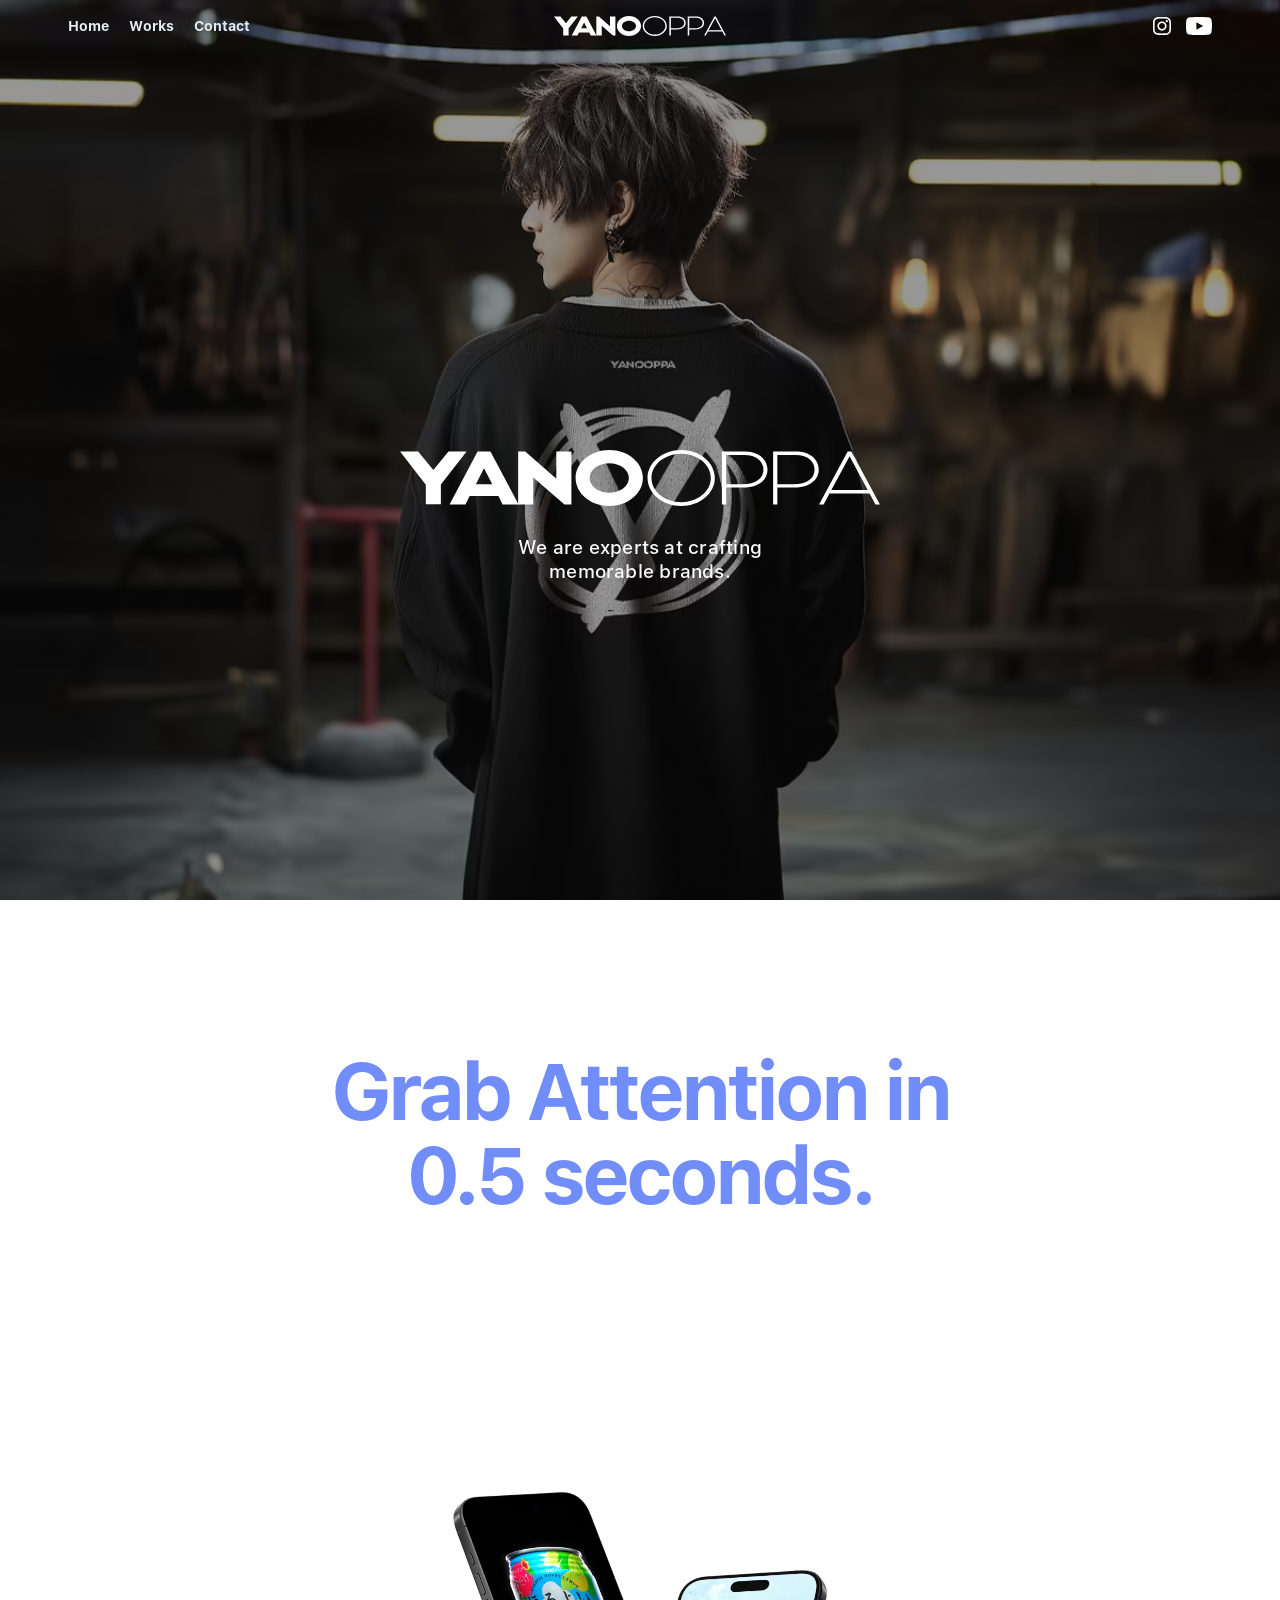
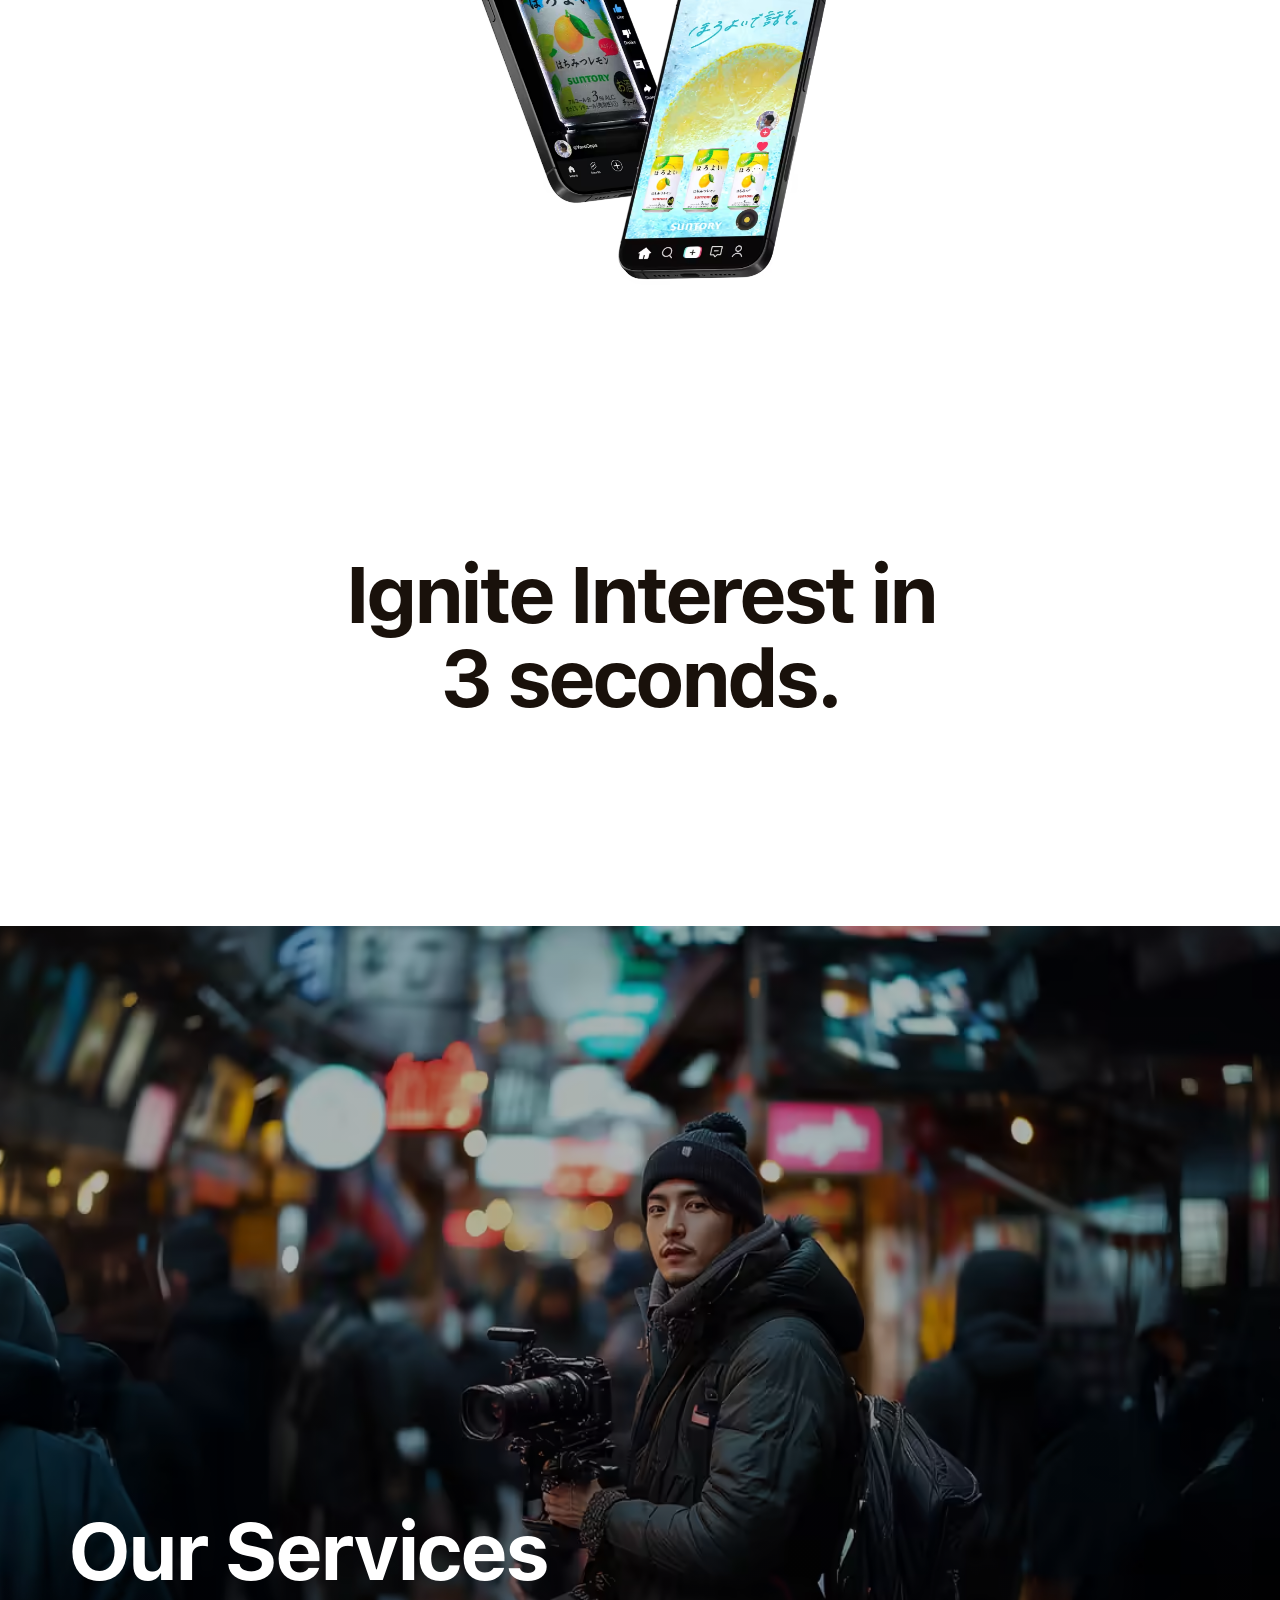
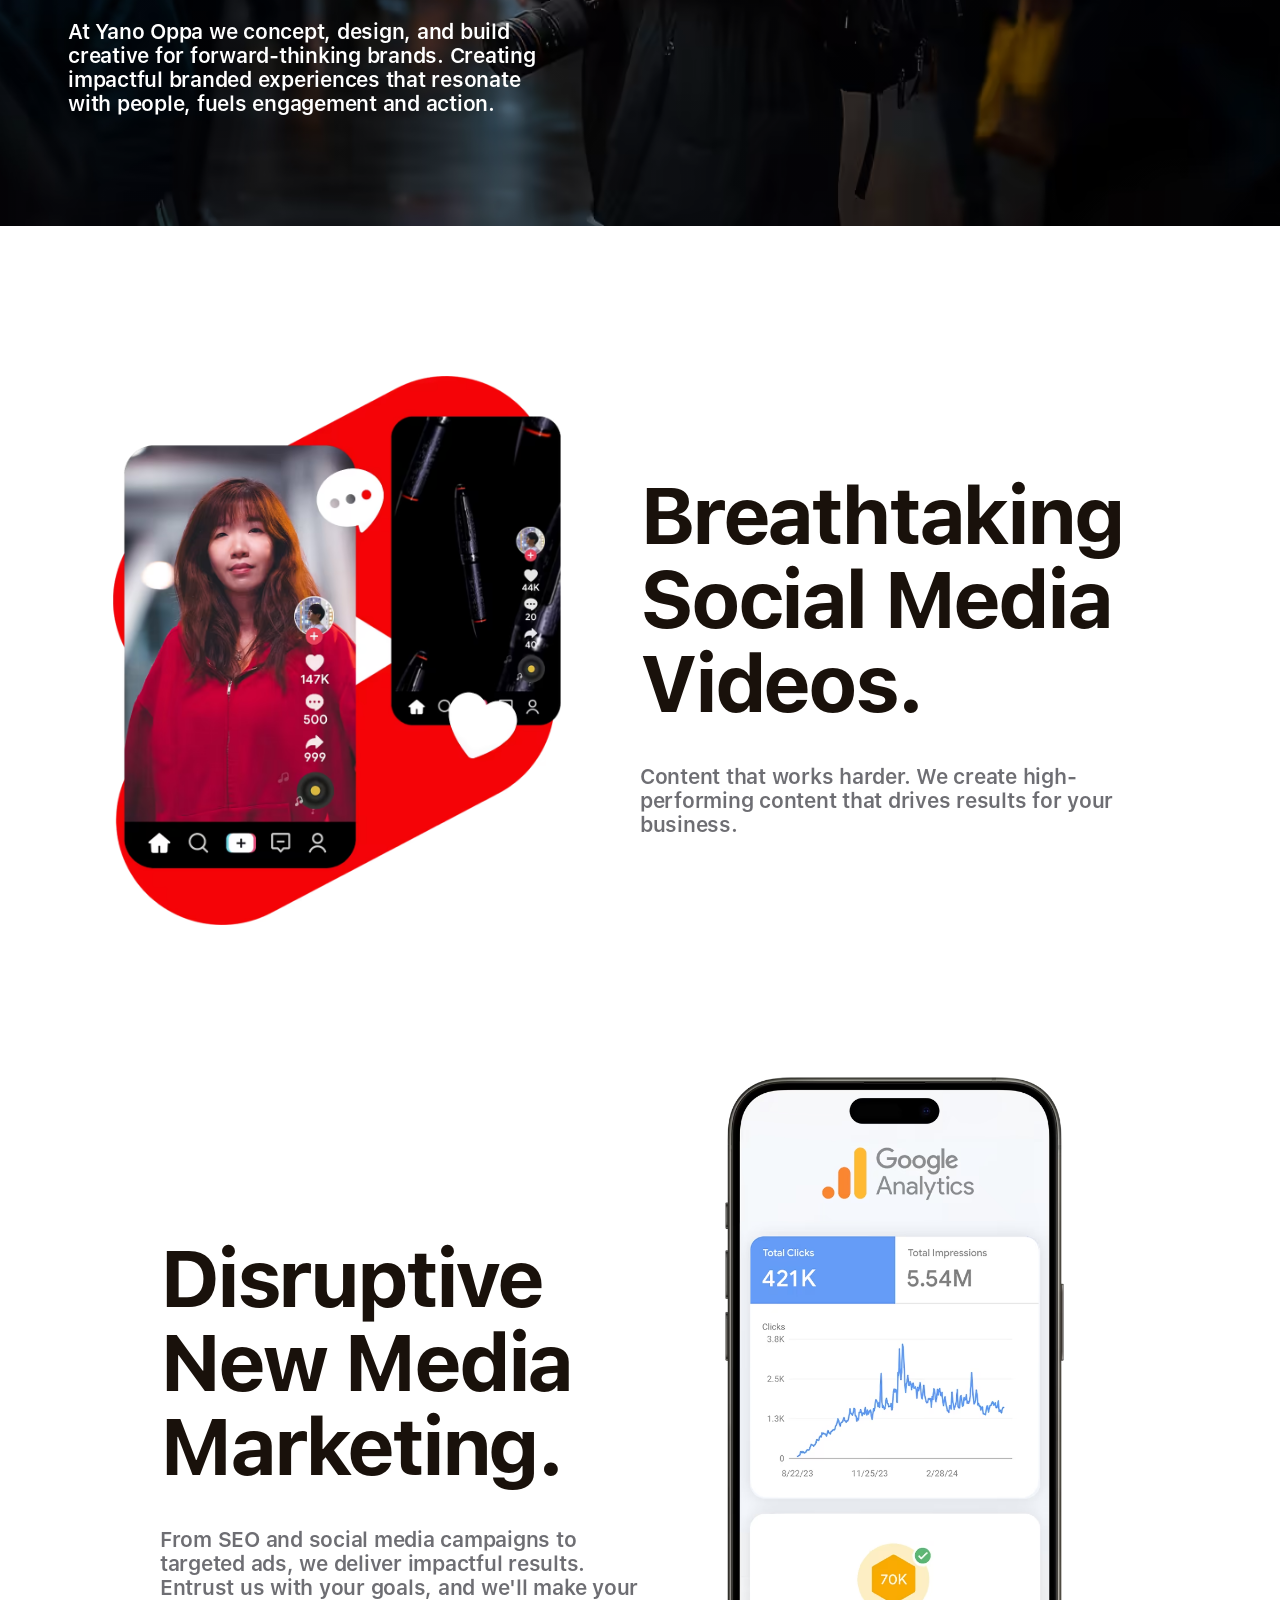
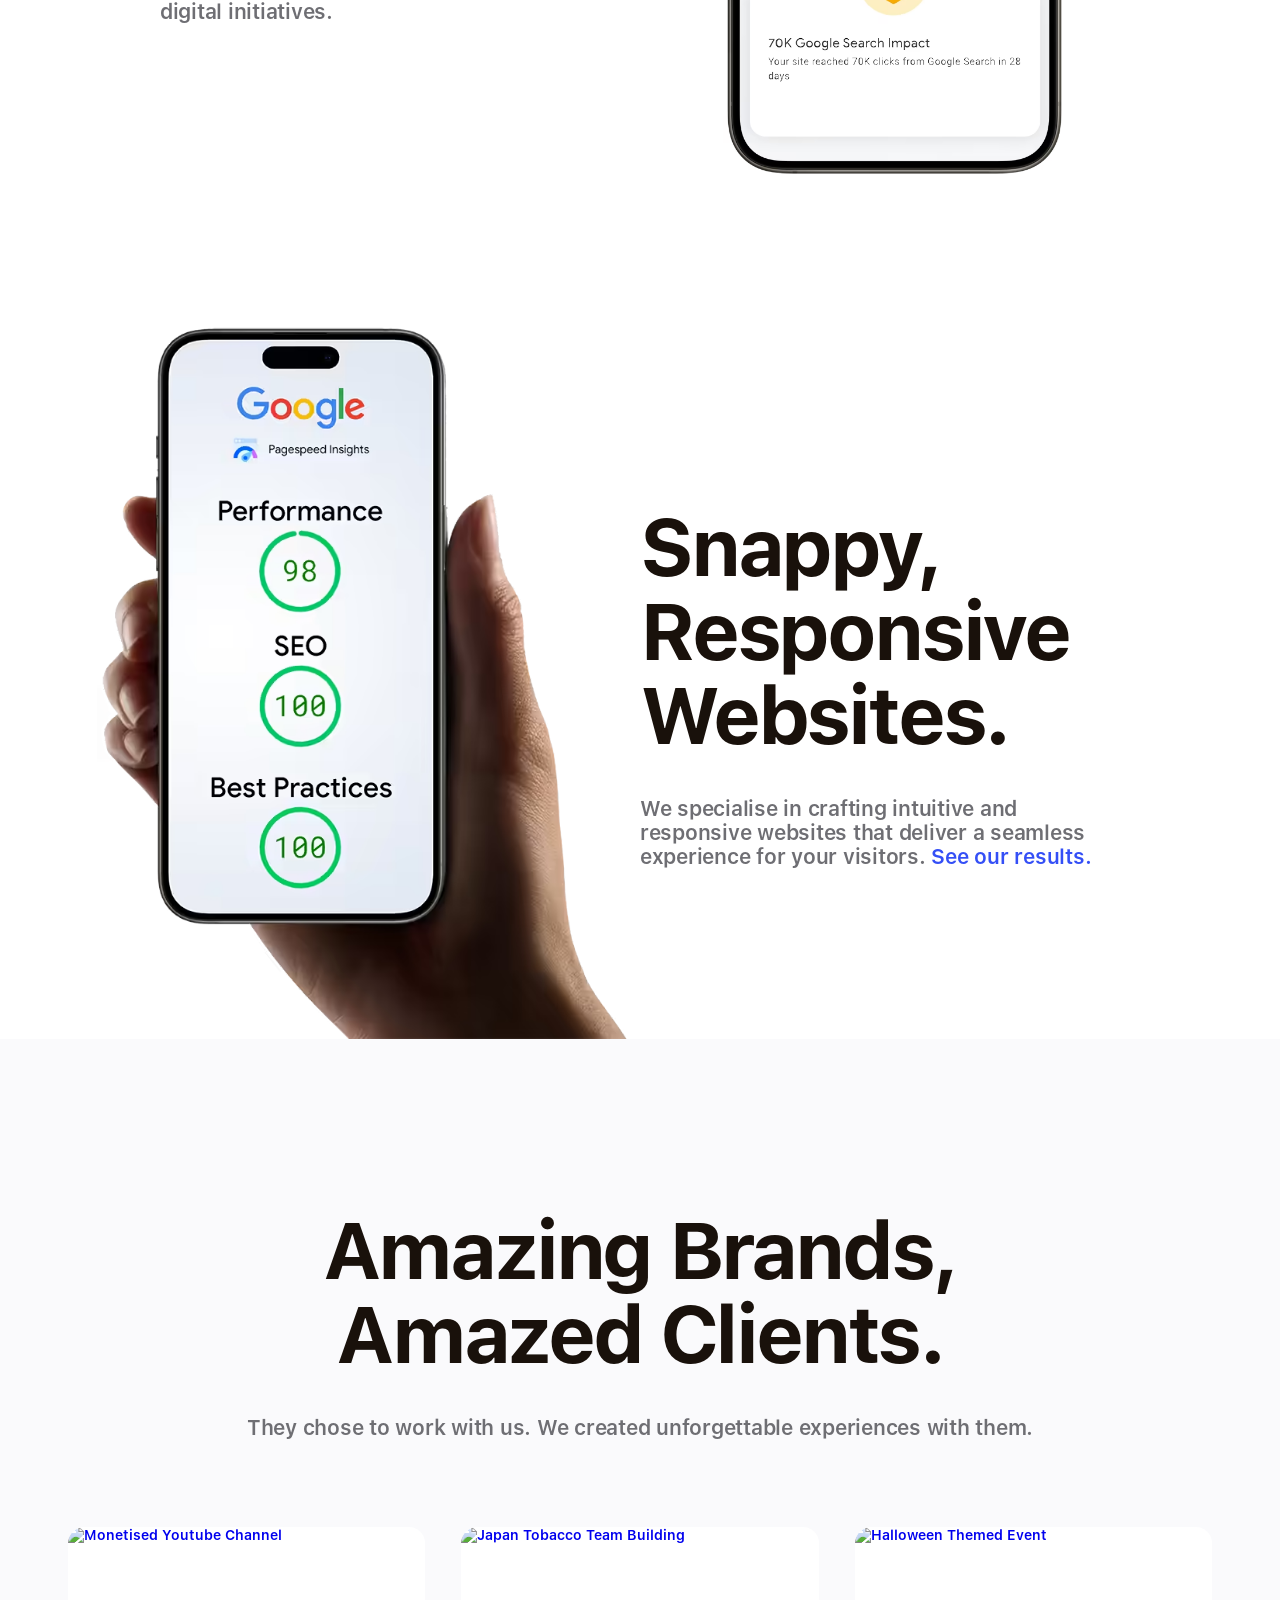
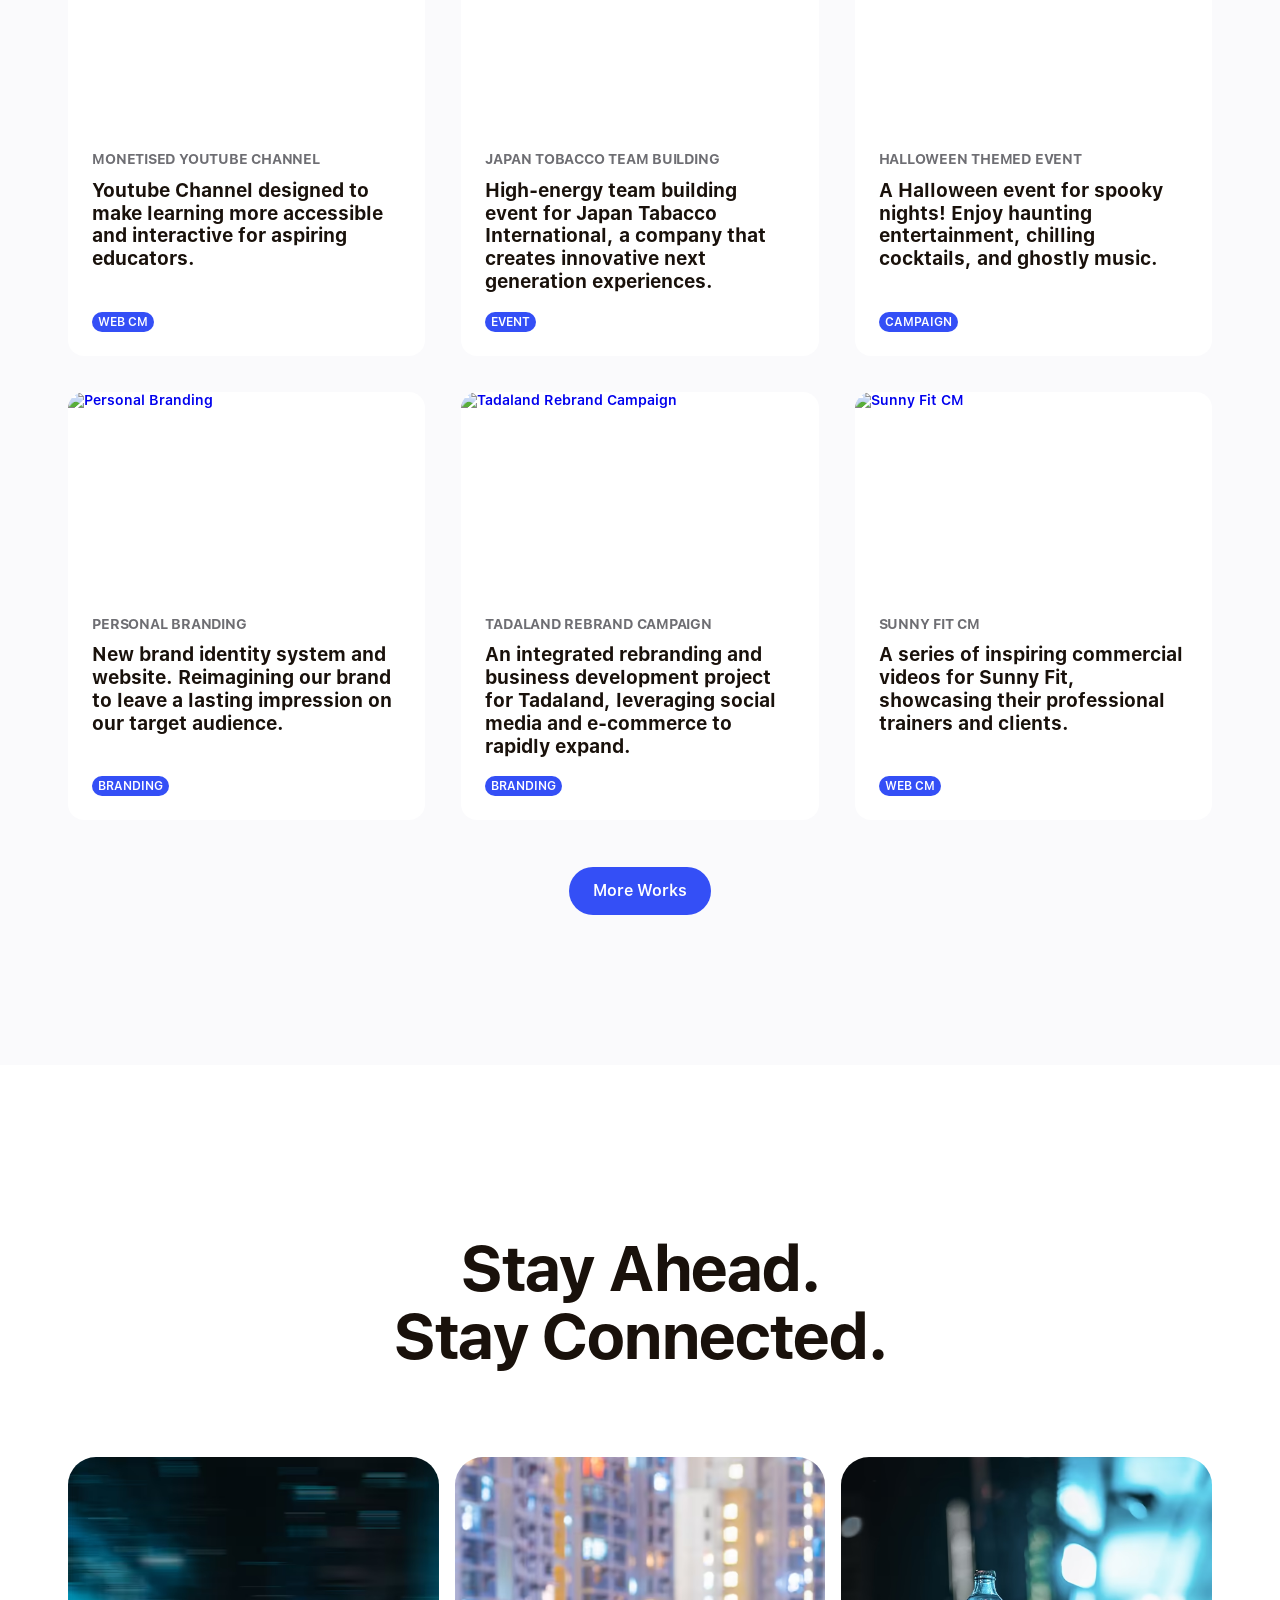
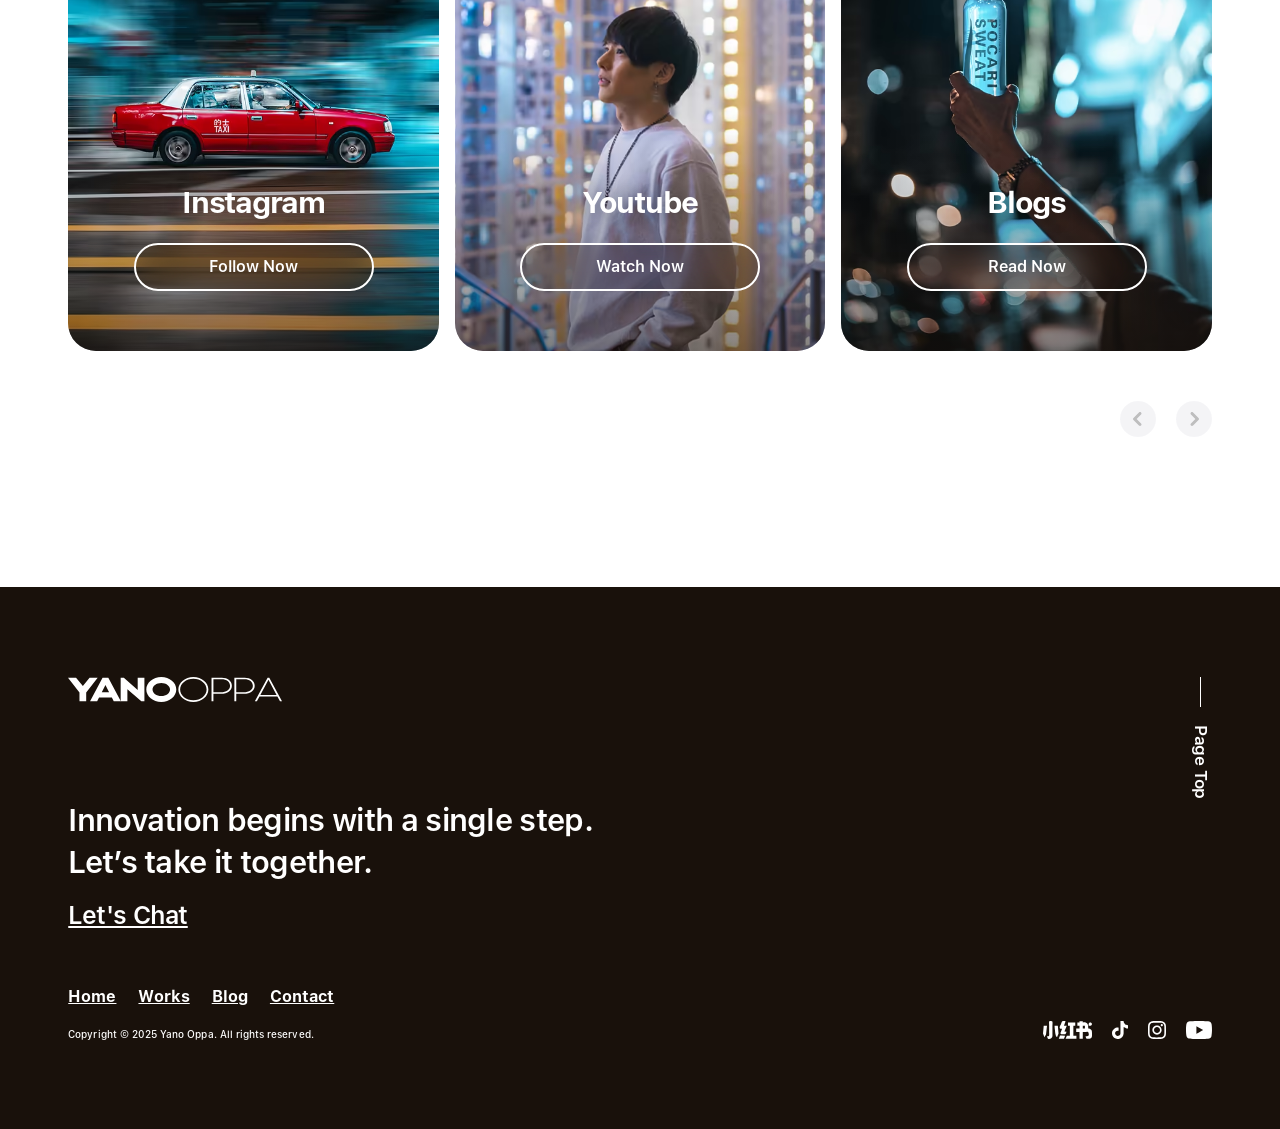
==== commit ce9fe5db: "Add files via upload" ====
--- a/index.html
+++ b/index.html
@@ -1,6 +1,6 @@
 <!DOCTYPE html>
 <!-- saved from url=(0028)https://yanooppa.webflow.io/ -->
-<html data-wf-domain="yanooppa.webflow.io" data-wf-page="645a2e0f617ba90f4e9c7832" data-wf-site="645a2e0f617ba93c839c7831" data-wf-status="1" lang="en" class=" w-mod-js w-mod-ix"><head><meta http-equiv="Content-Type" content="text/html; charset=UTF-8"><link rel="preconnect" href="https://cdn.prod.website-files.com" crossorigin><link rel="dns-prefetch" href="https://cdn.prod.website-files.com"><link rel="preconnect" href="https://d3e54v103j8qbb.cloudfront.net" crossorigin><style>.wf-force-outline-none[tabindex="-1"]:focus{outline:none;}</style><link href="https://cdn.prod.website-files.com/" rel="preconnect" crossorigin="anonymous"><title>Yano Oppa</title><meta content="Yano Oppa, where every frame, message, and strategy is designed to disrupt and shape an impactful brand. Seamless branding. Marketing that feels natural. Social that resonates." name="description"><meta content="Yano Oppa" property="og:title"><meta content="Yano Oppa, where every frame, message, and strategy is designed to disrupt and shape an impactful brand. Seamless branding. Marketing that feels natural. Social that resonates." property="og:description"><meta content="https://cdn.prod.website-files.com/645a2e0f617ba93c839c7831/6659642527c4f19714207704_yano%20branding.webp" property="og:image"><meta content="Yano Oppa" name="twitter:title"><meta content="Yano Oppa, where every frame, message, and strategy is designed to disrupt and shape an impactful brand. Seamless branding. Marketing that feels natural. Social that resonates." name="twitter:description"><meta content="https://cdn.prod.website-files.com/645a2e0f617ba93c839c7831/6659642527c4f19714207704_yano%20branding.webp" name="twitter:image"><meta property="og:type" content="website"><meta content="summary_large_image" name="twitter:card"><meta content="width=device-width, initial-scale=1" name="viewport"><meta content="google-site-verification=7vqa5at0BwTJqh3T5_Yg-YYFF4nFRtVoky20jfwokzI" name="google-site-verification"><meta content="Webflow" name="generator"><link href="assets/yanooppa.webflow.shared.f3b53e05a.css" rel="stylesheet" type="text/css"><style>@media (min-width:992px) {html.w-mod-js:not(.w-mod-ix) [data-w-id="3ac6a56e-d763-5c27-f998-37038c6b10ff"] {color:rgb(110,110,115);}html.w-mod-js:not(.w-mod-ix) [data-w-id="3ac6a56e-d763-5c27-f998-37038c6b10fd"] {-webkit-transform:translate3d(-101%, 0, 0) scale3d(1, 1, 1) rotateX(0) rotateY(0) rotateZ(0) skew(0, 0);-moz-transform:translate3d(-101%, 0, 0) scale3d(1, 1, 1) rotateX(0) rotateY(0) rotateZ(0) skew(0, 0);-ms-transform:translate3d(-101%, 0, 0) scale3d(1, 1, 1) rotateX(0) rotateY(0) rotateZ(0) skew(0, 0);transform:translate3d(-101%, 0, 0) scale3d(1, 1, 1) rotateX(0) rotateY(0) rotateZ(0) skew(0, 0);}html.w-mod-js:not(.w-mod-ix) [data-w-id="1588a16d-a82a-38fa-b9e6-f7ab622cc451"] {-webkit-transform:translate3d(0, 70%, 0) scale3d(1, 1, 1) rotateX(0) rotateY(0) rotateZ(0) skew(0, 0);-moz-transform:translate3d(0, 70%, 0) scale3d(1, 1, 1) rotateX(0) rotateY(0) rotateZ(0) skew(0, 0);-ms-transform:translate3d(0, 70%, 0) scale3d(1, 1, 1) rotateX(0) rotateY(0) rotateZ(0) skew(0, 0);transform:translate3d(0, 70%, 0) scale3d(1, 1, 1) rotateX(0) rotateY(0) rotateZ(0) skew(0, 0);opacity:0;}html.w-mod-js:not(.w-mod-ix) [data-w-id="3c2fc576-a8f4-76c3-8deb-f9da1c41c30c"] {-webkit-transform:translate3d(0, 70%, 0) scale3d(1, 1, 1) rotateX(0) rotateY(0) rotateZ(0) skew(0, 0);-moz-transform:translate3d(0, 70%, 0) scale3d(1, 1, 1) rotateX(0) rotateY(0) rotateZ(0) skew(0, 0);-ms-transform:translate3d(0, 70%, 0) scale3d(1, 1, 1) rotateX(0) rotateY(0) rotateZ(0) skew(0, 0);transform:translate3d(0, 70%, 0) scale3d(1, 1, 1) rotateX(0) rotateY(0) rotateZ(0) skew(0, 0);opacity:0;}html.w-mod-js:not(.w-mod-ix) [data-w-id="6f677174-3f70-36b3-ac87-df174a36f3c6"] {-webkit-transform:translate3d(0, 70%, 0) scale3d(1, 1, 1) rotateX(0) rotateY(0) rotateZ(0) skew(0, 0);-moz-transform:translate3d(0, 70%, 0) scale3d(1, 1, 1) rotateX(0) rotateY(0) rotateZ(0) skew(0, 0);-ms-transform:translate3d(0, 70%, 0) scale3d(1, 1, 1) rotateX(0) rotateY(0) rotateZ(0) skew(0, 0);transform:translate3d(0, 70%, 0) scale3d(1, 1, 1) rotateX(0) rotateY(0) rotateZ(0) skew(0, 0);opacity:0;}}@media (max-width:991px) and (min-width:768px) {html.w-mod-js:not(.w-mod-ix) [data-w-id="3ac6a56e-d763-5c27-f998-37038c6b10ff"] {color:rgb(110,110,115);}html.w-mod-js:not(.w-mod-ix) [data-w-id="3ac6a56e-d763-5c27-f998-37038c6b10fd"] {-webkit-transform:translate3d(-101%, 0, 0) scale3d(1, 1, 1) rotateX(0) rotateY(0) rotateZ(0) skew(0, 0);-moz-transform:translate3d(-101%, 0, 0) scale3d(1, 1, 1) rotateX(0) rotateY(0) rotateZ(0) skew(0, 0);-ms-transform:translate3d(-101%, 0, 0) scale3d(1, 1, 1) rotateX(0) rotateY(0) rotateZ(0) skew(0, 0);transform:translate3d(-101%, 0, 0) scale3d(1, 1, 1) rotateX(0) rotateY(0) rotateZ(0) skew(0, 0);}html.w-mod-js:not(.w-mod-ix) [data-w-id="1588a16d-a82a-38fa-b9e6-f7ab622cc451"] {-webkit-transform:translate3d(0, 70%, 0) scale3d(1, 1, 1) rotateX(0) rotateY(0) rotateZ(0) skew(0, 0);-moz-transform:translate3d(0, 70%, 0) scale3d(1, 1, 1) rotateX(0) rotateY(0) rotateZ(0) skew(0, 0);-ms-transform:translate3d(0, 70%, 0) scale3d(1, 1, 1) rotateX(0) rotateY(0) rotateZ(0) skew(0, 0);transform:translate3d(0, 70%, 0) scale3d(1, 1, 1) rotateX(0) rotateY(0) rotateZ(0) skew(0, 0);opacity:0;}html.w-mod-js:not(.w-mod-ix) [data-w-id="3c2fc576-a8f4-76c3-8deb-f9da1c41c30c"] {-webkit-transform:translate3d(0, 70%, 0) scale3d(1, 1, 1) rotateX(0) rotateY(0) rotateZ(0) skew(0, 0);-moz-transform:translate3d(0, 70%, 0) scale3d(1, 1, 1) rotateX(0) rotateY(0) rotateZ(0) skew(0, 0);-ms-transform:translate3d(0, 70%, 0) scale3d(1, 1, 1) rotateX(0) rotateY(0) rotateZ(0) skew(0, 0);transform:translate3d(0, 70%, 0) scale3d(1, 1, 1) rotateX(0) rotateY(0) rotateZ(0) skew(0, 0);opacity:0;}html.w-mod-js:not(.w-mod-ix) [data-w-id="6f677174-3f70-36b3-ac87-df174a36f3c6"] {-webkit-transform:translate3d(0, 70%, 0) scale3d(1, 1, 1) rotateX(0) rotateY(0) rotateZ(0) skew(0, 0);-moz-transform:translate3d(0, 70%, 0) scale3d(1, 1, 1) rotateX(0) rotateY(0) rotateZ(0) skew(0, 0);-ms-transform:translate3d(0, 70%, 0) scale3d(1, 1, 1) rotateX(0) rotateY(0) rotateZ(0) skew(0, 0);transform:translate3d(0, 70%, 0) scale3d(1, 1, 1) rotateX(0) rotateY(0) rotateZ(0) skew(0, 0);opacity:0;}}</style><script type="text/javascript">!function(o,c){var n=c.documentElement,t=" w-mod-";n.className+=t+"js",("ontouchstart"in o||o.DocumentTouch&&c instanceof DocumentTouch)&&(n.className+=t+"touch")}(window,document);</script><link href="assets/663b882a603bf82c1a6fc083_favicon.ico" rel="shortcut icon" type="image/x-icon"><link href="assets/663b8897102cc221877f1aaf_webclip.png" rel="apple-touch-icon"><link href="https://www.yanooppa.com/" rel="canonical"><script type="application/ld+json">
+<html data-wf-domain="yanooppa.webflow.io" data-wf-page="645a2e0f617ba90f4e9c7832" data-wf-site="645a2e0f617ba93c839c7831" data-wf-status="1" lang="en" class=" w-mod-js w-mod-ix"><head><meta http-equiv="Content-Type" content="text/html; charset=UTF-8"><style>.wf-force-outline-none[tabindex="-1"]:focus{outline:none;}</style><title>Yano Oppa</title><meta content="Yano Oppa, where every frame, message, and strategy is designed to disrupt and shape an impactful brand. Seamless branding. Marketing that feels natural. Social that resonates." name="description"><meta content="Yano Oppa" property="og:title"><meta content="Yano Oppa, where every frame, message, and strategy is designed to disrupt and shape an impactful brand. Seamless branding. Marketing that feels natural. Social that resonates." property="og:description"><meta content="https://cdn.prod.website-files.com/645a2e0f617ba93c839c7831/6659642527c4f19714207704_yano%20branding.webp" property="og:image"><meta content="Yano Oppa" name="twitter:title"><meta content="Yano Oppa, where every frame, message, and strategy is designed to disrupt and shape an impactful brand. Seamless branding. Marketing that feels natural. Social that resonates." name="twitter:description"><meta content="https://cdn.prod.website-files.com/645a2e0f617ba93c839c7831/6659642527c4f19714207704_yano%20branding.webp" name="twitter:image"><meta property="og:type" content="website"><meta content="summary_large_image" name="twitter:card"><meta content="width=device-width, initial-scale=1" name="viewport"><meta content="google-site-verification=7vqa5at0BwTJqh3T5_Yg-YYFF4nFRtVoky20jfwokzI" name="google-site-verification"><meta content="Webflow" name="generator"><link href="assets/yanooppa.webflow.shared.f3b53e05a.css" rel="stylesheet" type="text/css"><style>@media (min-width:992px) {html.w-mod-js:not(.w-mod-ix) [data-w-id="3ac6a56e-d763-5c27-f998-37038c6b10ff"] {color:rgb(110,110,115);}html.w-mod-js:not(.w-mod-ix) [data-w-id="3ac6a56e-d763-5c27-f998-37038c6b10fd"] {-webkit-transform:translate3d(-101%, 0, 0) scale3d(1, 1, 1) rotateX(0) rotateY(0) rotateZ(0) skew(0, 0);-moz-transform:translate3d(-101%, 0, 0) scale3d(1, 1, 1) rotateX(0) rotateY(0) rotateZ(0) skew(0, 0);-ms-transform:translate3d(-101%, 0, 0) scale3d(1, 1, 1) rotateX(0) rotateY(0) rotateZ(0) skew(0, 0);transform:translate3d(-101%, 0, 0) scale3d(1, 1, 1) rotateX(0) rotateY(0) rotateZ(0) skew(0, 0);}html.w-mod-js:not(.w-mod-ix) [data-w-id="1588a16d-a82a-38fa-b9e6-f7ab622cc451"] {-webkit-transform:translate3d(0, 70%, 0) scale3d(1, 1, 1) rotateX(0) rotateY(0) rotateZ(0) skew(0, 0);-moz-transform:translate3d(0, 70%, 0) scale3d(1, 1, 1) rotateX(0) rotateY(0) rotateZ(0) skew(0, 0);-ms-transform:translate3d(0, 70%, 0) scale3d(1, 1, 1) rotateX(0) rotateY(0) rotateZ(0) skew(0, 0);transform:translate3d(0, 70%, 0) scale3d(1, 1, 1) rotateX(0) rotateY(0) rotateZ(0) skew(0, 0);opacity:0;}html.w-mod-js:not(.w-mod-ix) [data-w-id="3c2fc576-a8f4-76c3-8deb-f9da1c41c30c"] {-webkit-transform:translate3d(0, 70%, 0) scale3d(1, 1, 1) rotateX(0) rotateY(0) rotateZ(0) skew(0, 0);-moz-transform:translate3d(0, 70%, 0) scale3d(1, 1, 1) rotateX(0) rotateY(0) rotateZ(0) skew(0, 0);-ms-transform:translate3d(0, 70%, 0) scale3d(1, 1, 1) rotateX(0) rotateY(0) rotateZ(0) skew(0, 0);transform:translate3d(0, 70%, 0) scale3d(1, 1, 1) rotateX(0) rotateY(0) rotateZ(0) skew(0, 0);opacity:0;}html.w-mod-js:not(.w-mod-ix) [data-w-id="6f677174-3f70-36b3-ac87-df174a36f3c6"] {-webkit-transform:translate3d(0, 70%, 0) scale3d(1, 1, 1) rotateX(0) rotateY(0) rotateZ(0) skew(0, 0);-moz-transform:translate3d(0, 70%, 0) scale3d(1, 1, 1) rotateX(0) rotateY(0) rotateZ(0) skew(0, 0);-ms-transform:translate3d(0, 70%, 0) scale3d(1, 1, 1) rotateX(0) rotateY(0) rotateZ(0) skew(0, 0);transform:translate3d(0, 70%, 0) scale3d(1, 1, 1) rotateX(0) rotateY(0) rotateZ(0) skew(0, 0);opacity:0;}}@media (max-width:991px) and (min-width:768px) {html.w-mod-js:not(.w-mod-ix) [data-w-id="3ac6a56e-d763-5c27-f998-37038c6b10ff"] {color:rgb(110,110,115);}html.w-mod-js:not(.w-mod-ix) [data-w-id="3ac6a56e-d763-5c27-f998-37038c6b10fd"] {-webkit-transform:translate3d(-101%, 0, 0) scale3d(1, 1, 1) rotateX(0) rotateY(0) rotateZ(0) skew(0, 0);-moz-transform:translate3d(-101%, 0, 0) scale3d(1, 1, 1) rotateX(0) rotateY(0) rotateZ(0) skew(0, 0);-ms-transform:translate3d(-101%, 0, 0) scale3d(1, 1, 1) rotateX(0) rotateY(0) rotateZ(0) skew(0, 0);transform:translate3d(-101%, 0, 0) scale3d(1, 1, 1) rotateX(0) rotateY(0) rotateZ(0) skew(0, 0);}html.w-mod-js:not(.w-mod-ix) [data-w-id="1588a16d-a82a-38fa-b9e6-f7ab622cc451"] {-webkit-transform:translate3d(0, 70%, 0) scale3d(1, 1, 1) rotateX(0) rotateY(0) rotateZ(0) skew(0, 0);-moz-transform:translate3d(0, 70%, 0) scale3d(1, 1, 1) rotateX(0) rotateY(0) rotateZ(0) skew(0, 0);-ms-transform:translate3d(0, 70%, 0) scale3d(1, 1, 1) rotateX(0) rotateY(0) rotateZ(0) skew(0, 0);transform:translate3d(0, 70%, 0) scale3d(1, 1, 1) rotateX(0) rotateY(0) rotateZ(0) skew(0, 0);opacity:0;}html.w-mod-js:not(.w-mod-ix) [data-w-id="3c2fc576-a8f4-76c3-8deb-f9da1c41c30c"] {-webkit-transform:translate3d(0, 70%, 0) scale3d(1, 1, 1) rotateX(0) rotateY(0) rotateZ(0) skew(0, 0);-moz-transform:translate3d(0, 70%, 0) scale3d(1, 1, 1) rotateX(0) rotateY(0) rotateZ(0) skew(0, 0);-ms-transform:translate3d(0, 70%, 0) scale3d(1, 1, 1) rotateX(0) rotateY(0) rotateZ(0) skew(0, 0);transform:translate3d(0, 70%, 0) scale3d(1, 1, 1) rotateX(0) rotateY(0) rotateZ(0) skew(0, 0);opacity:0;}html.w-mod-js:not(.w-mod-ix) [data-w-id="6f677174-3f70-36b3-ac87-df174a36f3c6"] {-webkit-transform:translate3d(0, 70%, 0) scale3d(1, 1, 1) rotateX(0) rotateY(0) rotateZ(0) skew(0, 0);-moz-transform:translate3d(0, 70%, 0) scale3d(1, 1, 1) rotateX(0) rotateY(0) rotateZ(0) skew(0, 0);-ms-transform:translate3d(0, 70%, 0) scale3d(1, 1, 1) rotateX(0) rotateY(0) rotateZ(0) skew(0, 0);transform:translate3d(0, 70%, 0) scale3d(1, 1, 1) rotateX(0) rotateY(0) rotateZ(0) skew(0, 0);opacity:0;}}</style><script type="text/javascript">!function(o,c){var n=c.documentElement,t=" w-mod-";n.className+=t+"js",("ontouchstart"in o||o.DocumentTouch&&c instanceof DocumentTouch)&&(n.className+=t+"touch")}(window,document);</script><link href="assets/663b882a603bf82c1a6fc083_favicon.ico" rel="shortcut icon" type="image/x-icon"><link href="assets/663b8897102cc221877f1aaf_webclip.png" rel="apple-touch-icon"><link href="https://www.yanooppa.com/" rel="canonical"><link rel="sitemap" type="application/xml" href="/sitemap.xml"><script type="application/ld+json">
 	{
   "@context": "http://schema.org",
 	"@id": "https://www.yanooppa.com/#organization",
@@ -34,7 +34,7 @@
   gtag('config', 'G-NZJ9HHMNRZ');
 </script><link rel="preload" href="assets/660d0a05517dca766e8f56fe_YanoOppa White Logo.svg" as="image">
 <link rel="preload" href="assets/67de8c13c8f20e3b8369158c_Yano Branding Mobile.avif" as="image">
-<link rel="preload" href="https://cdn.prod.website-files.com/645a2e0f617ba93c839c7831/67054d2bc28808a4890b2b7a_663b7aef6e6828514732051b_sf-pro-text_medium.woff2" as="font" type="font/woff2" crossorigin="anonymous">
+<link rel="preload" href="assets/sf-pro-text_medium.woff2" as="font" type="font/woff2" crossorigin="anonymous">
 
 <meta property="og:url" content=" https://www.yanooppa.com ">
 
@@ -115,7 +115,7 @@
     updateButtons(); // Initialize button states
 });
 </script>
-</head><body class="body"><div data-animation="over-left" data-collapse="all" data-duration="400" data-easing="ease" data-easing2="ease" data-doc-height="1" role="banner" class="navbar w-nav"><div data-w-id="6d48d2a2-f8a1-f95b-877b-098f0442cffa" class="nav-bar-background-colour" style="will-change: opacity; opacity: 0;"></div><div data-w-id="6d48d2a2-f8a1-f95b-877b-098f0442cffb" class="container-side-padding home-header" style="will-change: filter; filter: invert(100%);"><div class="nav"><nav role="navigation" id="w-node-_6d48d2a2-f8a1-f95b-877b-098f0442cfff-4e9c7832" class="nav-menu w-nav-menu"><a href="index.html" class="footer-link w-nav-link">Home</a></nav><div id="w-node-_6d48d2a2-f8a1-f95b-877b-098f0442d002-4e9c7832" class="nav-bar-mid-links"><a id="Home" href="index.html" aria-current="page" class="brand w-node-_6d48d2a2-f8a1-f95b-877b-098f0442d003-4e9c7832 w-nav-brand w--current" aria-label="home"><img src="assets/660d0a017db56d8c1eecb513_YanoOppa Black Logo.svg" loading="eager" height="14" alt="Yano Oppa Logo" width="123" id="Home-Logo-Nav" class="nav-bar-brand-logo-image"></a></div><div id="w-node-_6d48d2a2-f8a1-f95b-877b-098f0442d005-4e9c7832" class="nav-bar-right-links"><a id="Instagram" href="https://www.instagram.com/yanooppa/" target="_blank" class="nav-social w-node-_6d48d2a2-f8a1-f95b-877b-098f0442d006-4e9c7832 w-inline-block"><img src="assets/645cd1cac77d1042e272bf40_instagram.svg" loading="eager" height="50" width="50" alt="Instagram" id="IG-Logo-Nav" class="social-image w-node-_6d48d2a2-f8a1-f95b-877b-098f0442d007-4e9c7832"></a><a id="Youtube" href="https://www.youtube.com/channel/UCYnfq4_mzYLCruxJiJSEUig" target="_blank" class="nav-social w-node-_6d48d2a2-f8a1-f95b-877b-098f0442d008-4e9c7832 w-inline-block"><img src="assets/645cbbfc2ad9dd74f6f4951c_Asset 1.svg" loading="eager" height="35" width="50" alt="Youtube" id="Youtube-Logo-Nav" class="social-image w-node-_6d48d2a2-f8a1-f95b-877b-098f0442d009-4e9c7832"></a></div><div id="w-node-_6d48d2a2-f8a1-f95b-877b-098f0442d00a-4e9c7832" class="nav-bar-left-links"><a id="Home-Footer" href="index.html" aria-current="page" class="footer-link w-node-_6d48d2a2-f8a1-f95b-877b-098f0442d00b-4e9c7832 w--current">Home</a><a id="Works" href="works.html" class="footer-link w-node-_6d48d2a2-f8a1-f95b-877b-098f0442d00d-4e9c7832">Works</a><a id="Contact" href="contact.html" class="footer-link w-node-_6d48d2a2-f8a1-f95b-877b-098f0442d00f-4e9c7832">Contact</a></div></div></div><div class="w-nav-overlay" data-wf-ignore="" id="w-nav-overlay-0"></div></div><h1 class="visuallyhidden">Yano Oppa - Content Creation, Branding and Website Design.</h1><section id="top" class="header"><div class="header-container"><div class="home-header-bg-image"><div class="div-block-11"><img src="assets/660d0a05517dca766e8f56fe_YanoOppa White Logo.svg" loading="eager" width="123" height="14" alt="Yano Oppa Logo" fetchpriority="high" class="home-header-logo"><p class="paragraph-2">We&nbsp;are&nbsp;experts&nbsp;at&nbsp;crafting<br>memorable&nbsp;brands.</p></div></div></div></section><div class="section"><div class="container-side-padding _150paddingboth"><div class="attention"><div data-w-id="071f0234-47eb-bb07-66a7-cfd92f15e848" style="transform: translate3d(0px, 0%, 0px) scale3d(1, 1, 1) rotateX(0deg) rotateY(0deg) rotateZ(0deg) skew(0deg, 0deg); opacity: 1; transform-style: preserve-3d;" class="mid-heading super-big colour">Grab&nbsp;Attention&nbsp;in<br>0.5&nbsp;seconds.</div></div><div class="attention"><div class="div-block-68"><img src="assets/67dec5242d79570c7824ade2_iphone floating mobile.avif" loading="lazy" width="1000" height="1031" alt="Grab Attention in 0.5 seconds with Social Media Videos" data-w-id="eabc10d4-ba60-0c38-1c30-1fd92d446f7b" class="image-22" style="will-change: transform; transform: translate3d(0px, 0px, 0px) scale3d(0.5, 0.5, 1) rotateX(0deg) rotateY(0deg) rotateZ(0deg) skew(0deg, 0deg); transform-style: preserve-3d;"></div></div><div class="attention bot"><div data-w-id="00344811-ca59-047b-3517-817be8f7884b" style="transform: translate3d(0px, 0%, 0px) scale3d(1, 1, 1) rotateX(0deg) rotateY(0deg) rotateZ(0deg) skew(0deg, 0deg); opacity: 1; transform-style: preserve-3d;" class="mid-heading super-big">Ignite&nbsp;Interest&nbsp;in<br>3&nbsp;seconds.</div></div></div></div><section class="full-size-image"><div class="div-block-8"><img src="assets/673cbc9f743eec6992ab54c1_video on street.avif" loading="lazy" width="1600" height="800" alt="Yano Oppa Media Production" id="w-node-_28d0053a-dcb7-14e0-bcf9-6b0de0160875-4e9c7832" class="image-24"><div id="w-node-_8f28d5d0-d5b0-77e1-6f16-888c6a2c4759-4e9c7832" class="div-block-78"></div><div id="w-node-_6b371070-dcf4-50b9-5f18-6d00d1e491c0-4e9c7832" class="div-block-71"><div class="div-block-70"><div id="w-node-_3d7ba15b-d273-fc13-0068-b6164c6006c8-4e9c7832" class="full-size-image-text"><h2 data-w-id="f4a42ad9-7c93-ea33-8efd-c215873f9af6" style="transform: translate3d(0px, 0%, 0px) scale3d(1, 1, 1) rotateX(0deg) rotateY(0deg) rotateZ(0deg) skew(0deg, 0deg); opacity: 1; transform-style: preserve-3d;" class="white big-image big">Our Services</h2><p data-w-id="37b143a9-039a-561b-6fdd-e1096ecb503b" style="transform: translate3d(0px, 0%, 0px) scale3d(1, 1, 1) rotateX(0deg) rotateY(0deg) rotateZ(0deg) skew(0deg, 0deg); opacity: 1; transform-style: preserve-3d;" class="paragraph-5 white big-image">At Yano Oppa we concept, design, and build creative for forward-thinking brands. Creating impactful branded experiences that resonate with people, fuels engagement and action.</p></div></div></div></div></section><section class="section"><div class="container-side-padding _150paddingtop"><div class="container-2"><div class="div-block-59"><img src="assets/66d56e7495317f6aa7bfa445_ampfluence-tiktok-webpage-hero-01 copy small copy.avif" loading="lazy" width="1200" height="1238" alt="Yano Oppa - Social Media amazing results on iphone" id="w-node-_7a9eb102-cfb4-36df-d066-908d715dd3a9-4e9c7832" class="image-19 right no-mob"><div id="w-node-_7a9eb102-cfb4-36df-d066-908d715dd3aa-4e9c7832" class="div-block-61"><h2 data-w-id="7a9eb102-cfb4-36df-d066-908d715dd3ab" style="transform: translate3d(0px, 0%, 0px) scale3d(1, 1, 1) rotateX(0deg) rotateY(0deg) rotateZ(0deg) skew(0deg, 0deg); opacity: 1; transform-style: preserve-3d;" class="h2-big">Breathtaking Social&nbsp;Media Videos.</h2><p data-w-id="7a9eb102-cfb4-36df-d066-908d715dd3b1" style="transform: translate3d(0px, 0%, 0px) scale3d(1, 1, 1) rotateX(0deg) rotateY(0deg) rotateZ(0deg) skew(0deg, 0deg); opacity: 1; transform-style: preserve-3d;" class="paragraph-5 grey">Content that works harder. We create high-performing content that drives results for your business.</p></div></div></div></div></section><section class="section"><div class="container-side-padding _150paddingtop"><div class="container-2"><div class="div-block-59 big-phone"><img src="assets/66d56fa5b573dc437b0b1cf3_google search console iphone 15.avif" loading="lazy" width="600" height="1226" alt="Yano Oppa - Google Search Console amazing results on iphone" id="w-node-c34647dc-717b-99cd-5bdb-04dd87a44144-4e9c7832" class="image-19 right big-phone"><div id="w-node-c34647dc-717b-99cd-5bdb-04dd87a44145-4e9c7832" class="div-block-61 big-iphone"><h2 data-w-id="c34647dc-717b-99cd-5bdb-04dd87a44146" style="transform: translate3d(0px, 0%, 0px) scale3d(1, 1, 1) rotateX(0deg) rotateY(0deg) rotateZ(0deg) skew(0deg, 0deg); opacity: 1; transform-style: preserve-3d;" class="h2-big">Disruptive<br>New&nbsp;Media Marketing.</h2><p data-w-id="c34647dc-717b-99cd-5bdb-04dd87a4414c" style="transform: translate3d(0px, 0%, 0px) scale3d(1, 1, 1) rotateX(0deg) rotateY(0deg) rotateZ(0deg) skew(0deg, 0deg); opacity: 1; transform-style: preserve-3d;" class="paragraph-5 grey">From SEO and social media campaigns to targeted ads, we deliver impactful results. Entrust us with your goals, and we'll make your digital initiatives.</p></div></div></div></div></section><section class="section"><div class="container-side-padding _150paddingtop"><div class="container-2"><div class="div-block-59"><img src="assets/67de8f6af8cbb0251a208c58_Performance Effort 10.avif" loading="lazy" width="700" height="919" alt="Yano Oppa Fast and Optimised Websites" id="w-node-a22e6a17-c19c-c9f5-a7ed-c76a53dae6ac-4e9c7832" class="image-19"><div id="w-node-a581a181-cf3c-847d-68af-a6c6ba47510b-4e9c7832" class="div-block-61"><h2 data-w-id="27ead359-de36-932d-6b3c-d2a77a8e0078" style="transform: translate3d(0px, 0%, 0px) scale3d(1, 1, 1) rotateX(0deg) rotateY(0deg) rotateZ(0deg) skew(0deg, 0deg); opacity: 1; transform-style: preserve-3d;" class="h2-big">Snappy, Responsive Websites.</h2><p data-w-id="7c0c8b04-dd8d-125b-9b3a-f23495dc7cb9" style="transform: translate3d(0px, 0%, 0px) scale3d(1, 1, 1) rotateX(0deg) rotateY(0deg) rotateZ(0deg) skew(0deg, 0deg); opacity: 1; transform-style: preserve-3d;" class="paragraph-5 grey">We specialise in crafting intuitive and responsive websites that deliver a seamless experience for your visitors. <a href="https://cdn.prod.website-files.com/645a2e0f617ba93c839c7831/67dd3fc33849e5e936bb2931_PageSpeed%20Insights.pdf" target="_blank" class="link-underline">See our results.</a></p></div></div></div></div></section><div class="section off-white"><div class="container-side-padding _150paddingboth"><div class="container"><div class="div-block-72"><h2 data-w-id="124ecaf8-6556-bd96-cc62-c102bbfcbc58" style="transform: translate3d(0px, 0%, 0px) scale3d(1, 1, 1) rotateX(0deg) rotateY(0deg) rotateZ(0deg) skew(0deg, 0deg); opacity: 1; transform-style: preserve-3d;" class="_66 centered nop-top-padding big">Amazing&nbsp;Brands, Amazed&nbsp;Clients.</h2><p data-w-id="59a98308-94b7-be92-8989-356a1b2b0364" style="transform: translate3d(0px, 0%, 0px) scale3d(1, 1, 1) rotateX(0deg) rotateY(0deg) rotateZ(0deg) skew(0deg, 0deg); opacity: 1; transform-style: preserve-3d;" class="paragraph-5 center">They chose to work with us. We created unforgettable experiences with them.</p></div></div><div class="collection-list-wrapper w-dyn-list"><div role="list" class="collection-list-3 w-dyn-items" id="works-grid"></div></div><div class="div-block-62 butoon-pad"><a href="works.html" class="button-2 w-button">More Works</a></div></div></div></div><div class="section"><div class="container-side-padding _150paddingboth"><div class="container"><h3 data-w-id="8b6ab8cb-2b10-a7eb-d014-ddcc4815ed71" style="transform: translate3d(0px, 0%, 0px) scale3d(1, 1, 1) rotateX(0deg) rotateY(0deg) rotateZ(0deg) skew(0deg, 0deg); opacity: 1; transform-style: preserve-3d;" class="mid-heading _66 centered contact">Stay&nbsp;Ahead.<br>Stay&nbsp;Connected.</h3></div><div class="apple-scroll-box"><div class="w-layout-grid social-grid"><a id="w-node-_7ce4bf47-d5ae-6bff-2ec4-2bc61b8b9cff-4e9c7832" href="https://www.instagram.com/mindofyano/" target="_blank" class="social-link start w-inline-block"><div class="w-layout-grid grid-2"><img src="assets/66f25820e0b41dccdfb32a7a_645e78b005b3d28f4833d6f1_Presets copy.avif" loading="lazy" width="600" height="800" alt="Instagram Photography" id="w-node-_155090c4-373f-9493-1da2-26c4e9363e81-4e9c7832" class="_3-4"><div id="w-node-_6f677174-3f70-36b3-ac87-df174a36f3c5-4e9c7832" class="div-block-7"><div class="text-block-2">Instagram</div><div data-w-id="6f677174-3f70-36b3-ac87-df174a36f3c6" class="button-style" style="transform: translate3d(0px, 0%, 0px) scale3d(1, 1, 1) rotateX(0deg) rotateY(0deg) rotateZ(0deg) skew(0deg, 0deg); transform-style: preserve-3d; opacity: 1;">Follow Now</div></div></div></a><a id="w-node-_02d2e078-7e58-2e9a-2a2f-6e8c067dd7cf-4e9c7832" href="https://www.youtube.com/channel/UCYnfq4_mzYLCruxJiJSEUig" target="_blank" class="social-link mid w-inline-block"><div class="w-layout-grid grid-2"><img src="assets/67dfabf9c963e2fea81144ea_Presets.avif" loading="lazy" width="600" height="800" alt="Yano Oppa Instagram Buildings Photo" id="w-node-_02d2e078-7e58-2e9a-2a2f-6e8c067dd7d1-4e9c7832" class="_3-4"><div id="w-node-_3c2fc576-a8f4-76c3-8deb-f9da1c41c30b-4e9c7832" class="div-block-7"><div class="text-block-2">Youtube</div><div data-w-id="3c2fc576-a8f4-76c3-8deb-f9da1c41c30c" class="button-style" style="transform: translate3d(0px, 0%, 0px) scale3d(1, 1, 1) rotateX(0deg) rotateY(0deg) rotateZ(0deg) skew(0deg, 0deg); transform-style: preserve-3d; opacity: 1;">Watch Now</div></div></div></a><a id="w-node-_1588a16d-a82a-38fa-b9e6-f7ab622cc44b-4e9c7832" href="blog.html" class="social-link end w-inline-block"><div class="w-layout-grid grid-2"><img src="assets/673c341b98d84b3627956304_pocari.avif" loading="lazy" width="600" height="800" alt="Yano Oppa Blog Photo" id="w-node-_1588a16d-a82a-38fa-b9e6-f7ab622cc44d-4e9c7832" class="_3-4"><div id="w-node-_1588a16d-a82a-38fa-b9e6-f7ab622cc44e-4e9c7832" class="div-block-7"><div class="text-block-2">Blogs</div><div data-w-id="1588a16d-a82a-38fa-b9e6-f7ab622cc451" class="button-style" style="transform: translate3d(0px, 0%, 0px) scale3d(1, 1, 1) rotateX(0deg) rotateY(0deg) rotateZ(0deg) skew(0deg, 0deg); transform-style: preserve-3d; opacity: 1;">Read Now</div></div></div></a></div></div><div class="div-block-75"><div class="prev-btn" style="opacity: 0.42;"><div class="prev-code w-embed" style="opacity: 0.56;"><svg class="svg svg-paddlenav-previous" xmlns="http://www.w3.org/2000/svg" viewBox="0 0 36 36"><path d="m20 25c-.3838 0-.7676-.1465-1.0605-.4395l-5.5-5.5c-.5859-.5854-.5859-1.5356 0-2.1211l5.5-5.5c.5859-.5859 1.5352-.5859 2.1211 0 .5859.5854.5859 1.5356 0 2.1211l-4.4395 4.4395 4.4395 4.4395c.5859.5854.5859 1.5356 0 2.1211-.293.293-.6768.4395-1.0605.4395z"></path></svg></div></div><div class="next-btn" style="opacity: 0.42;"><div class="code-embed next-code w-embed" style="opacity: 0.56;"><svg class="svg svg-paddlenav-next" xmlns="http://www.w3.org/2000/svg" viewBox="0 0 36 36"><path d="m22.5597 16.9375-5.5076-5.5c-.5854-.5854-1.5323-.5825-2.1157.0039-.5835.5869-.5815 1.5366.0039 2.1211l4.4438 4.4375-4.4438 4.4375c-.5854.5845-.5874 1.5342-.0039 2.1211.2922.2944.676.4414 1.0598.4414.3818 0 .7637-.1455 1.0559-.4375l5.5076-5.5c.2815-.2812.4403-.6636.4403-1.0625s-.1588-.7812-.4403-1.0625z"></path></svg></div></div></div></div></div><section class="section footer"><div class="container-side-padding footer"><div class="w-layout-grid grid-4"><div id="w-node-_5ddbbe63-137e-314f-5e8e-e5db5de55a72-5de55a6f"><div class="w-layout-grid grid-3"><a id="w-node-d23fd6b3-f192-6f5d-01cc-13417553a3db-5de55a6f" href="index.html" aria-current="page" class="link-block-8 w-inline-block w--current"><img src="assets/660d0a05517dca766e8f56fe_YanoOppa White Logo.svg" loading="lazy" width="123" height="14" alt="Yano Oppa Logo" class="footer-logo"></a><a href="#top" class="footer-page-top-link w-inline-block w--current"><div class="div-block-45"></div><div class="works-page-paragraph white vertical">Page Top</div></a></div></div><div id="w-node-_5ddbbe63-137e-314f-5e8e-e5db5de55a78-5de55a6f" class="div-block-6"><div class="div-block-46"><a href="https://www.xiaohongshu.com/user/profile/6603fb90000000000600f72a" target="_blank" class="link-block-6 w-inline-block"><img src="assets/680e6181ff4139ac10ec2442_Rednote.svg" loading="lazy" width="150" height="150" alt="" class="image-17"></a><a id="w-node-_03c0f675-b402-2a8b-cda8-697e956c28f8-5de55a6f" href="https://www.tiktok.com/@yanooppa" target="_blank" class="link-block-6 w-inline-block"><img src="assets/673c94563bb1240d63ea91e9_TikTok Logo.svg" loading="lazy" width="214" height="150" alt="Yano Oppa TikTok" class="image-17"></a><a href="https://www.instagram.com/yanooppa/" target="_blank" class="link-block-6 w-inline-block"><img src="assets/6635029ab44f16314935f9fd_instagram white.svg" loading="lazy" width="150" height="150" alt="Instagram Logo" class="image-17"></a><a id="w-node-_316ef9c9-18dd-de30-1507-213604960c7b-5de55a6f" href="https://www.youtube.com/@yanooppa" target="_blank" class="link-block-6 right w-inline-block"><img src="assets/663521fe7a2dffd908f39328_youtube white.svg" loading="lazy" width="150" height="150" alt="Youtube Logo" class="image-17"></a></div></div><div class="div-block-43"><div class="works-page-paragraph white thin">Innovation begins with a single step.<br>Let’s take it together.</div><a href="contact.html" class="link-block-7 w-inline-block"><div class="paragraph footer-contact-us">Let's Chat</div></a></div><div class="div-block-47 social"><div class="text-block-8 social">Follow Us</div><div class="div-block-46"><a href="https://www.tiktok.com/@yanooppa" target="_blank" class="link-block-6 w-inline-block"><img src="assets/673c94563bb1240d63ea91e9_TikTok Logo.svg" loading="eager" width="150" height="150" alt="Yano Oppa TikTok" class="image-17"></a><a href="https://www.instagram.com/yanooppa/" target="_blank" class="link-block-6 w-inline-block"><img src="assets/6635029ab44f16314935f9fd_instagram white.svg" loading="eager" width="150" height="150" alt="Instagram Logo" class="image-17"></a><a href="index.html" class="link-block-6 w-inline-block"><img src="assets/663521fe7a2dffd908f39328_youtube white.svg" loading="eager" width="214" height="150" alt="Youtube Logo" class="image-17"></a></div></div><div class="div-block-47"><a href="contact.html" class="w-inline-block"><div class="text-block-8">Contact Us &nbsp;› </div></a></div><div class="div-block-47"><a id="Portfolio" href="works.html" class="w-node-_6802aadd-4e06-d05b-0aba-441968b8e08c-5de55a6f w-inline-block"><div class="text-block-8">Our Portfolio &nbsp;› </div></a></div><div id="w-node-b97a0137-db33-f882-c753-9227b1824f7a-5de55a6f" class="div-block-47 bottom copright"><div class="text-block-8 center">©YanoOppa all rights reserved.</div></div><div id="w-node-_79e5b5d0-c750-f0cc-0975-93e0c57c1203-5de55a6f" class="div-block-76"><div class="div-block-77"><a href="index.html" aria-current="page" class="footer-link white underline w--current">Home</a><a href="works.html" class="footer-link white underline">Works</a><a href="blog.html" class="footer-link white underline">Blog</a><a href="contact.html" class="footer-link white underline">Contact</a></div><a href="index.html" class="footer-link white copyright">Copyright © 2025 Yano Oppa. All rights reserved.</a></div></div></div></section><section class="mobile-nav"><div class="div-block-13"><a id="home" href="index.html" aria-current="page" class="mobile-nav-link w-node-_7fb58b5b-1909-a369-0d93-d2fbb5f91786-4e9c7832 w--current">Home</a><a id="works" href="works.html" class="mobile-nav-link w-node-b9dd7886-1f61-0ec2-cec6-34886c61d916-4e9c7832">Works</a><a id="contact" href="contact.html" class="mobile-nav-link w-node-_385b3c9e-4519-d68e-7c2c-4355b429946e-4e9c7832">Contact</a></div></section><script>
+</head><body class="body"><div data-animation="over-left" data-collapse="all" data-duration="400" data-easing="ease" data-easing2="ease" data-doc-height="1" role="banner" class="navbar w-nav"><div data-w-id="6d48d2a2-f8a1-f95b-877b-098f0442cffa" class="nav-bar-background-colour" style="will-change: opacity; opacity: 0;"></div><div data-w-id="6d48d2a2-f8a1-f95b-877b-098f0442cffb" class="container-side-padding home-header" style="will-change: filter; filter: invert(100%);"><div class="nav"><nav role="navigation" id="w-node-_6d48d2a2-f8a1-f95b-877b-098f0442cfff-4e9c7832" class="nav-menu w-nav-menu"><a href="index.html" class="footer-link w-nav-link">Home</a></nav><div id="w-node-_6d48d2a2-f8a1-f95b-877b-098f0442d002-4e9c7832" class="nav-bar-mid-links"><a id="Home" href="index.html" aria-current="page" class="brand w-node-_6d48d2a2-f8a1-f95b-877b-098f0442d003-4e9c7832 w-nav-brand w--current" aria-label="home"><img src="assets/660d0a017db56d8c1eecb513_YanoOppa Black Logo.svg" loading="eager" height="14" alt="Yano Oppa Logo" width="123" id="Home-Logo-Nav" class="nav-bar-brand-logo-image"></a></div><div id="w-node-_6d48d2a2-f8a1-f95b-877b-098f0442d005-4e9c7832" class="nav-bar-right-links"><a id="Instagram" href="https://www.instagram.com/yanooppa/" target="_blank" class="nav-social w-node-_6d48d2a2-f8a1-f95b-877b-098f0442d006-4e9c7832 w-inline-block"><img src="assets/645cd1cac77d1042e272bf40_instagram.svg" loading="eager" height="50" width="50" alt="Instagram" id="IG-Logo-Nav" class="social-image w-node-_6d48d2a2-f8a1-f95b-877b-098f0442d007-4e9c7832"></a><a id="Youtube" href="https://www.youtube.com/channel/UCYnfq4_mzYLCruxJiJSEUig" target="_blank" class="nav-social w-node-_6d48d2a2-f8a1-f95b-877b-098f0442d008-4e9c7832 w-inline-block"><img src="assets/645cbbfc2ad9dd74f6f4951c_Asset 1.svg" loading="eager" height="35" width="50" alt="Youtube" id="Youtube-Logo-Nav" class="social-image w-node-_6d48d2a2-f8a1-f95b-877b-098f0442d009-4e9c7832"></a></div><div id="w-node-_6d48d2a2-f8a1-f95b-877b-098f0442d00a-4e9c7832" class="nav-bar-left-links"><a id="Home-Footer" href="index.html" aria-current="page" class="footer-link w-node-_6d48d2a2-f8a1-f95b-877b-098f0442d00b-4e9c7832 w--current">Home</a><a id="Works" href="works.html" class="footer-link w-node-_6d48d2a2-f8a1-f95b-877b-098f0442d00d-4e9c7832">Works</a><a id="Contact" href="contact.html" class="footer-link w-node-_6d48d2a2-f8a1-f95b-877b-098f0442d00f-4e9c7832">Contact</a></div></div></div><div class="w-nav-overlay" data-wf-ignore="" id="w-nav-overlay-0"></div></div><h1 class="visuallyhidden">Yano Oppa - Content Creation, Branding and Website Design.</h1><section id="top" class="header"><div class="header-container"><div class="home-header-bg-image"><div class="div-block-11"><img src="assets/660d0a05517dca766e8f56fe_YanoOppa White Logo.svg" loading="eager" width="123" height="14" alt="Yano Oppa Logo" fetchpriority="high" class="home-header-logo"><p class="paragraph-2">We&nbsp;are&nbsp;experts&nbsp;at&nbsp;crafting<br>memorable&nbsp;brands.</p></div></div></div></section><div class="section"><div class="container-side-padding _150paddingboth"><div class="attention"><div data-w-id="071f0234-47eb-bb07-66a7-cfd92f15e848" style="transform: translate3d(0px, 0%, 0px) scale3d(1, 1, 1) rotateX(0deg) rotateY(0deg) rotateZ(0deg) skew(0deg, 0deg); opacity: 1; transform-style: preserve-3d;" class="mid-heading super-big colour">Grab&nbsp;Attention&nbsp;in<br>0.5&nbsp;seconds.</div></div><div class="attention"><div class="div-block-68"><img src="assets/67dec5242d79570c7824ade2_iphone floating mobile.avif" loading="lazy" width="1000" height="1031" alt="Grab Attention in 0.5 seconds with Social Media Videos" data-w-id="eabc10d4-ba60-0c38-1c30-1fd92d446f7b" class="image-22" style="will-change: transform; transform: translate3d(0px, 0px, 0px) scale3d(0.5, 0.5, 1) rotateX(0deg) rotateY(0deg) rotateZ(0deg) skew(0deg, 0deg); transform-style: preserve-3d;"></div></div><div class="attention bot"><div data-w-id="00344811-ca59-047b-3517-817be8f7884b" style="transform: translate3d(0px, 0%, 0px) scale3d(1, 1, 1) rotateX(0deg) rotateY(0deg) rotateZ(0deg) skew(0deg, 0deg); opacity: 1; transform-style: preserve-3d;" class="mid-heading super-big">Ignite&nbsp;Interest&nbsp;in<br>3&nbsp;seconds.</div></div></div></div><section class="full-size-image"><div class="div-block-8"><img src="assets/673cbc9f743eec6992ab54c1_video on street.avif" loading="lazy" width="1600" height="800" alt="Yano Oppa Media Production" id="w-node-_28d0053a-dcb7-14e0-bcf9-6b0de0160875-4e9c7832" class="image-24"><div id="w-node-_8f28d5d0-d5b0-77e1-6f16-888c6a2c4759-4e9c7832" class="div-block-78"></div><div id="w-node-_6b371070-dcf4-50b9-5f18-6d00d1e491c0-4e9c7832" class="div-block-71"><div class="div-block-70"><div id="w-node-_3d7ba15b-d273-fc13-0068-b6164c6006c8-4e9c7832" class="full-size-image-text"><h2 data-w-id="f4a42ad9-7c93-ea33-8efd-c215873f9af6" style="transform: translate3d(0px, 0%, 0px) scale3d(1, 1, 1) rotateX(0deg) rotateY(0deg) rotateZ(0deg) skew(0deg, 0deg); opacity: 1; transform-style: preserve-3d;" class="white big-image big">Our Services</h2><p data-w-id="37b143a9-039a-561b-6fdd-e1096ecb503b" style="transform: translate3d(0px, 0%, 0px) scale3d(1, 1, 1) rotateX(0deg) rotateY(0deg) rotateZ(0deg) skew(0deg, 0deg); opacity: 1; transform-style: preserve-3d;" class="paragraph-5 white big-image">At Yano Oppa we concept, design, and build creative for forward-thinking brands. Creating impactful branded experiences that resonate with people, fuels engagement and action.</p></div></div></div></div></section><section class="section"><div class="container-side-padding _150paddingtop"><div class="container-2"><div class="div-block-59"><img src="assets/66d56e7495317f6aa7bfa445_ampfluence-tiktok-webpage-hero-01 copy small copy.avif" loading="lazy" width="1200" height="1238" alt="Yano Oppa - Social Media amazing results on iphone" id="w-node-_7a9eb102-cfb4-36df-d066-908d715dd3a9-4e9c7832" class="image-19 right no-mob"><div id="w-node-_7a9eb102-cfb4-36df-d066-908d715dd3aa-4e9c7832" class="div-block-61"><h2 data-w-id="7a9eb102-cfb4-36df-d066-908d715dd3ab" style="transform: translate3d(0px, 0%, 0px) scale3d(1, 1, 1) rotateX(0deg) rotateY(0deg) rotateZ(0deg) skew(0deg, 0deg); opacity: 1; transform-style: preserve-3d;" class="h2-big">Breathtaking Social&nbsp;Media Videos.</h2><p data-w-id="7a9eb102-cfb4-36df-d066-908d715dd3b1" style="transform: translate3d(0px, 0%, 0px) scale3d(1, 1, 1) rotateX(0deg) rotateY(0deg) rotateZ(0deg) skew(0deg, 0deg); opacity: 1; transform-style: preserve-3d;" class="paragraph-5 grey">Content that works harder. We create high-performing content that drives results for your business.</p></div></div></div></div></section><section class="section"><div class="container-side-padding _150paddingtop"><div class="container-2"><div class="div-block-59 big-phone"><img src="assets/66d56fa5b573dc437b0b1cf3_google search console iphone 15.avif" loading="lazy" width="600" height="1226" alt="Yano Oppa - Google Search Console amazing results on iphone" id="w-node-c34647dc-717b-99cd-5bdb-04dd87a44144-4e9c7832" class="image-19 right big-phone"><div id="w-node-c34647dc-717b-99cd-5bdb-04dd87a44145-4e9c7832" class="div-block-61 big-iphone"><h2 data-w-id="c34647dc-717b-99cd-5bdb-04dd87a44146" style="transform: translate3d(0px, 0%, 0px) scale3d(1, 1, 1) rotateX(0deg) rotateY(0deg) rotateZ(0deg) skew(0deg, 0deg); opacity: 1; transform-style: preserve-3d;" class="h2-big">Disruptive<br>New&nbsp;Media Marketing.</h2><p data-w-id="c34647dc-717b-99cd-5bdb-04dd87a4414c" style="transform: translate3d(0px, 0%, 0px) scale3d(1, 1, 1) rotateX(0deg) rotateY(0deg) rotateZ(0deg) skew(0deg, 0deg); opacity: 1; transform-style: preserve-3d;" class="paragraph-5 grey">From SEO and social media campaigns to targeted ads, we deliver impactful results. Entrust us with your goals, and we'll make your digital initiatives.</p></div></div></div></div></section><section class="section"><div class="container-side-padding _150paddingtop"><div class="container-2"><div class="div-block-59"><img src="assets/67de8f6af8cbb0251a208c58_Performance Effort 10.avif" loading="lazy" width="700" height="919" alt="Yano Oppa Fast and Optimised Websites" id="w-node-a22e6a17-c19c-c9f5-a7ed-c76a53dae6ac-4e9c7832" class="image-19"><div id="w-node-a581a181-cf3c-847d-68af-a6c6ba47510b-4e9c7832" class="div-block-61"><h2 data-w-id="27ead359-de36-932d-6b3c-d2a77a8e0078" style="transform: translate3d(0px, 0%, 0px) scale3d(1, 1, 1) rotateX(0deg) rotateY(0deg) rotateZ(0deg) skew(0deg, 0deg); opacity: 1; transform-style: preserve-3d;" class="h2-big">Snappy, Responsive Websites.</h2><p data-w-id="7c0c8b04-dd8d-125b-9b3a-f23495dc7cb9" style="transform: translate3d(0px, 0%, 0px) scale3d(1, 1, 1) rotateX(0deg) rotateY(0deg) rotateZ(0deg) skew(0deg, 0deg); opacity: 1; transform-style: preserve-3d;" class="paragraph-5 grey">We specialise in crafting intuitive and responsive websites that deliver a seamless experience for your visitors. <a href="https://cdn.prod.website-files.com/645a2e0f617ba93c839c7831/67dd3fc33849e5e936bb2931_PageSpeed%20Insights.pdf" target="_blank" class="link-underline">See our results.</a></p></div></div></div></div></section><div class="section off-white"><div class="container-side-padding _150paddingboth"><div class="container"><div class="div-block-72"><h2 data-w-id="124ecaf8-6556-bd96-cc62-c102bbfcbc58" style="transform: translate3d(0px, 0%, 0px) scale3d(1, 1, 1) rotateX(0deg) rotateY(0deg) rotateZ(0deg) skew(0deg, 0deg); opacity: 1; transform-style: preserve-3d;" class="_66 centered nop-top-padding big">Amazing&nbsp;Brands, Amazed&nbsp;Clients.</h2><p data-w-id="59a98308-94b7-be92-8989-356a1b2b0364" style="transform: translate3d(0px, 0%, 0px) scale3d(1, 1, 1) rotateX(0deg) rotateY(0deg) rotateZ(0deg) skew(0deg, 0deg); opacity: 1; transform-style: preserve-3d;" class="paragraph-5 center">They chose to work with us. We created unforgettable experiences with them.</p></div></div><div class="collection-list-wrapper w-dyn-list"><div role="list" class="collection-list-3 w-dyn-items" id="works-grid"></div></div><div class="div-block-62 butoon-pad"><a href="works.html" class="button-2 w-button">More Works</a></div></div></div></div><div class="section"><div class="container-side-padding _150paddingboth"><div class="container"><h3 data-w-id="8b6ab8cb-2b10-a7eb-d014-ddcc4815ed71" style="transform: translate3d(0px, 0%, 0px) scale3d(1, 1, 1) rotateX(0deg) rotateY(0deg) rotateZ(0deg) skew(0deg, 0deg); opacity: 1; transform-style: preserve-3d;" class="mid-heading _66 centered contact">Stay&nbsp;Ahead.<br>Stay&nbsp;Connected.</h3></div><div class="apple-scroll-box"><div class="w-layout-grid social-grid"><a id="w-node-_7ce4bf47-d5ae-6bff-2ec4-2bc61b8b9cff-4e9c7832" href="https://www.instagram.com/mindofyano/" target="_blank" class="social-link start w-inline-block"><div class="w-layout-grid grid-2"><img src="assets/66f25820e0b41dccdfb32a7a_645e78b005b3d28f4833d6f1_Presets copy.avif" loading="lazy" width="600" height="800" alt="Instagram Photography" id="w-node-_155090c4-373f-9493-1da2-26c4e9363e81-4e9c7832" class="_3-4"><div id="w-node-_6f677174-3f70-36b3-ac87-df174a36f3c5-4e9c7832" class="div-block-7"><div class="text-block-2">Instagram</div><div data-w-id="6f677174-3f70-36b3-ac87-df174a36f3c6" class="button-style" style="transform: translate3d(0px, 0%, 0px) scale3d(1, 1, 1) rotateX(0deg) rotateY(0deg) rotateZ(0deg) skew(0deg, 0deg); transform-style: preserve-3d; opacity: 1;">Follow Now</div></div></div></a><a id="w-node-_02d2e078-7e58-2e9a-2a2f-6e8c067dd7cf-4e9c7832" href="https://www.youtube.com/channel/UCYnfq4_mzYLCruxJiJSEUig" target="_blank" class="social-link mid w-inline-block"><div class="w-layout-grid grid-2"><img src="assets/67dfabf9c963e2fea81144ea_Presets.avif" loading="lazy" width="600" height="800" alt="Yano Oppa Instagram Buildings Photo" id="w-node-_02d2e078-7e58-2e9a-2a2f-6e8c067dd7d1-4e9c7832" class="_3-4"><div id="w-node-_3c2fc576-a8f4-76c3-8deb-f9da1c41c30b-4e9c7832" class="div-block-7"><div class="text-block-2">Youtube</div><div data-w-id="3c2fc576-a8f4-76c3-8deb-f9da1c41c30c" class="button-style" style="transform: translate3d(0px, 0%, 0px) scale3d(1, 1, 1) rotateX(0deg) rotateY(0deg) rotateZ(0deg) skew(0deg, 0deg); transform-style: preserve-3d; opacity: 1;">Watch Now</div></div></div></a><a id="w-node-_1588a16d-a82a-38fa-b9e6-f7ab622cc44b-4e9c7832" href="blog.html" class="social-link end w-inline-block"><div class="w-layout-grid grid-2"><img src="assets/673c341b98d84b3627956304_pocari.avif" loading="lazy" width="600" height="800" alt="Yano Oppa Blog Photo" id="w-node-_1588a16d-a82a-38fa-b9e6-f7ab622cc44d-4e9c7832" class="_3-4"><div id="w-node-_1588a16d-a82a-38fa-b9e6-f7ab622cc44e-4e9c7832" class="div-block-7"><div class="text-block-2">Blogs</div><div data-w-id="1588a16d-a82a-38fa-b9e6-f7ab622cc451" class="button-style" style="transform: translate3d(0px, 0%, 0px) scale3d(1, 1, 1) rotateX(0deg) rotateY(0deg) rotateZ(0deg) skew(0deg, 0deg); transform-style: preserve-3d; opacity: 1;">Read Now</div></div></div></a></div></div><div class="div-block-75"><div class="prev-btn" style="opacity: 0.42;"><div class="prev-code w-embed" style="opacity: 0.56;"><svg class="svg svg-paddlenav-previous" xmlns="http://www.w3.org/2000/svg" viewBox="0 0 36 36"><path d="m20 25c-.3838 0-.7676-.1465-1.0605-.4395l-5.5-5.5c-.5859-.5854-.5859-1.5356 0-2.1211l5.5-5.5c.5859-.5859 1.5352-.5859 2.1211 0 .5859.5854.5859 1.5356 0 2.1211l-4.4395 4.4395 4.4395 4.4395c.5859.5854.5859 1.5356 0 2.1211-.293.293-.6768.4395-1.0605.4395z"></path></svg></div></div><div class="next-btn" style="opacity: 0.42;"><div class="code-embed next-code w-embed" style="opacity: 0.56;"><svg class="svg svg-paddlenav-next" xmlns="http://www.w3.org/2000/svg" viewBox="0 0 36 36"><path d="m22.5597 16.9375-5.5076-5.5c-.5854-.5854-1.5323-.5825-2.1157.0039-.5835.5869-.5815 1.5366.0039 2.1211l4.4438 4.4375-4.4438 4.4375c-.5854.5845-.5874 1.5342-.0039 2.1211.2922.2944.676.4414 1.0598.4414.3818 0 .7637-.1455 1.0559-.4375l5.5076-5.5c.2815-.2812.4403-.6636.4403-1.0625s-.1588-.7812-.4403-1.0625z"></path></svg></div></div></div></div></div><section class="section footer"><div class="container-side-padding footer"><div class="w-layout-grid grid-4"><div id="w-node-_5ddbbe63-137e-314f-5e8e-e5db5de55a72-5de55a6f"><div class="w-layout-grid grid-3"><a id="w-node-d23fd6b3-f192-6f5d-01cc-13417553a3db-5de55a6f" href="index.html" aria-current="page" class="link-block-8 w-inline-block w--current"><img src="assets/660d0a05517dca766e8f56fe_YanoOppa White Logo.svg" loading="lazy" width="123" height="14" alt="Yano Oppa Logo" class="footer-logo"></a><a href="#top" class="footer-page-top-link w-inline-block w--current"><div class="div-block-45"></div><div class="works-page-paragraph white vertical">Page Top</div></a></div></div><div id="w-node-_5ddbbe63-137e-314f-5e8e-e5db5de55a78-5de55a6f" class="div-block-6"><div class="div-block-46"><a href="https://www.xiaohongshu.com/user/profile/6603fb90000000000600f72a" target="_blank" class="link-block-6 w-inline-block"><img src="assets/680e6181ff4139ac10ec2442_Rednote.svg" loading="lazy" width="150" height="150" alt="" class="image-17"></a><a id="w-node-_03c0f675-b402-2a8b-cda8-697e956c28f8-5de55a6f" href="https://www.tiktok.com/@yanooppa" target="_blank" class="link-block-6 w-inline-block"><img src="assets/673c94563bb1240d63ea91e9_TikTok Logo.svg" loading="lazy" width="214" height="150" alt="Yano Oppa TikTok" class="image-17"></a><a href="https://www.instagram.com/yanooppa/" target="_blank" class="link-block-6 w-inline-block"><img src="assets/6635029ab44f16314935f9fd_instagram white.svg" loading="lazy" width="150" height="150" alt="Instagram Logo" class="image-17"></a><a id="w-node-_316ef9c9-18dd-de30-1507-213604960c7b-5de55a6f" href="https://www.youtube.com/@yanooppa" target="_blank" class="link-block-6 right w-inline-block"><img src="assets/663521fe7a2dffd908f39328_youtube white.svg" loading="lazy" width="150" height="150" alt="Youtube Logo" class="image-17"></a></div></div><div class="div-block-43"><div class="works-page-paragraph white thin">Innovation begins with a single step.<br>Let’s take it together.</div><a href="contact.html" class="link-block-7 w-inline-block"><div class="paragraph footer-contact-us">Let's Chat</div></a></div><div class="div-block-47 social"><div class="text-block-8 social">Follow Us</div><div class="div-block-46"><a href="https://www.tiktok.com/@yanooppa" target="_blank" class="link-block-6 w-inline-block"><img src="assets/673c94563bb1240d63ea91e9_TikTok Logo.svg" loading="lazy" width="150" height="150" alt="Yano Oppa TikTok" class="image-17"></a><a href="https://www.instagram.com/yanooppa/" target="_blank" class="link-block-6 w-inline-block"><img src="assets/6635029ab44f16314935f9fd_instagram white.svg" loading="lazy" width="150" height="150" alt="Instagram Logo" class="image-17"></a><a href="index.html" class="link-block-6 w-inline-block"><img src="assets/663521fe7a2dffd908f39328_youtube white.svg" loading="lazy" width="214" height="150" alt="Youtube Logo" class="image-17"></a></div></div><div class="div-block-47"><a href="contact.html" class="w-inline-block"><div class="text-block-8">Contact Us &nbsp;› </div></a></div><div class="div-block-47"><a id="Portfolio" href="works.html" class="w-node-_6802aadd-4e06-d05b-0aba-441968b8e08c-5de55a6f w-inline-block"><div class="text-block-8">Our Portfolio &nbsp;› </div></a></div><div id="w-node-b97a0137-db33-f882-c753-9227b1824f7a-5de55a6f" class="div-block-47 bottom copright"><div class="text-block-8 center">©YanoOppa all rights reserved.</div></div><div id="w-node-_79e5b5d0-c750-f0cc-0975-93e0c57c1203-5de55a6f" class="div-block-76"><div class="div-block-77"><a href="index.html" aria-current="page" class="footer-link white underline w--current">Home</a><a href="works.html" class="footer-link white underline">Works</a><a href="blog.html" class="footer-link white underline">Blog</a><a href="contact.html" class="footer-link white underline">Contact</a></div><a href="index.html" class="footer-link white copyright">Copyright © 2025 Yano Oppa. All rights reserved.</a></div></div></div></section><section class="mobile-nav"><div class="div-block-13"><a id="home" href="index.html" aria-current="page" class="mobile-nav-link w-node-_7fb58b5b-1909-a369-0d93-d2fbb5f91786-4e9c7832 w--current">Home</a><a id="works" href="works.html" class="mobile-nav-link w-node-b9dd7886-1f61-0ec2-cec6-34886c61d916-4e9c7832">Works</a><a id="contact" href="contact.html" class="mobile-nav-link w-node-_385b3c9e-4519-d68e-7c2c-4355b429946e-4e9c7832">Contact</a></div></section><script>
 (function() {
   var bg = document.querySelector('.nav-bar-background-colour');
   var navInner = document.querySelector('.container-side-padding.home-header');
@@ -166,34 +166,63 @@
 <script src="assets/jquery-3.5.1.min.dc5e7f18c8.js" defer integrity="sha256-9/aliU8dGd2tb6OSsuzixeV4y/faTqgFtohetphbbj0=" crossorigin="anonymous"></script><script src="assets/webflow.5e204622.9bc08f4c8ae6fa05.js" defer></script></div></template></div>
 <style>
 .card-works-image-container { overflow: hidden; position: relative; }
-.card-overlay {
-  position: absolute; inset: 0;
-  background: #2253f5;
-  transform: translate3d(-101%, 0, 0);
-  transition: transform 0.4s cubic-bezier(0.4, 0, 0.2, 1);
-  mix-blend-mode: multiply;
+.card-grad-overlay {
+  position: absolute;
+  inset: 0;
+  mix-blend-mode: screen;
+  transform: translateX(-101%);
   pointer-events: none;
+  user-select: none;
 }
-.collection-item-2:hover .card-overlay { transform: translate3d(0, 0, 0); }
-.collection-item-2:hover .cards-works-heading-container { color: #2253f5 !important; }
-.cards-works-heading-container { transition: color 0.3s ease; }
 #works-grid { min-height: 200px; }
 </style>
 <script src="data/works-data.js" defer></script>
 <script>
 (function() {
+  var gradients = [
+    'linear-gradient(to right in oklab, rgb(41,235,254), rgb(255,146,1))',
+    'linear-gradient(to right in oklab, rgb(155,89,255), rgb(41,235,254))',
+    'linear-gradient(to right in oklab, rgb(255,60,120), rgb(255,200,0))',
+    'linear-gradient(to right in oklab, rgb(0,200,120), rgb(41,100,254))',
+    'linear-gradient(to right in oklab, rgb(255,100,50), rgb(155,89,255))',
+  ];
+
+  var TIMING = { duration: 170, easing: 'linear', fill: 'both' };
+  var EASE_KF = 'cubic-bezier(0.8, 0, 0.2, 1)';
+
+  function setupHover(link) {
+    var overlay = link.querySelector('.card-grad-overlay');
+    if (!overlay) return;
+    var current = null;
+    link.addEventListener('mouseenter', function() {
+      if (current) current.cancel();
+      current = overlay.animate(
+        [{ transform: 'translateX(-100%)', easing: EASE_KF }, { transform: 'translateX(0px)' }],
+        TIMING
+      );
+    });
+    link.addEventListener('mouseleave', function() {
+      if (current) current.cancel();
+      current = overlay.animate(
+        [{ transform: 'translateX(0px)', easing: EASE_KF }, { transform: 'translateX(100%)' }],
+        TIMING
+      );
+    });
+  }
+
   function renderWorks(works) {
     var grid = document.getElementById('works-grid');
     if (!grid) return;
-    grid.innerHTML = works.slice(0, 6).map(function(w) {
+    grid.innerHTML = works.slice(0, 6).map(function(w, i) {
       var thumb = w.thumbnail || w.mainImage;
       var cat = w.categories[0] || '';
+      var grad = gradients[i % gradients.length];
       return [
         '<div role="listitem" class="collection-item-2 w-dyn-item">',
           '<a href="work.html?slug=' + w.slug + '" class="link-block-9 w-inline-block">',
             '<div class="card-works-image-container">',
               '<img alt="' + w.name + '" loading="lazy" src="' + thumb + '" class="card-works-image">',
-              '<div class="card-overlay"></div>',
+              '<div class="card-grad-overlay" style="background-image:' + grad + '"></div>',
             '</div>',
             '<div class="card-works-text-container">',
               '<div class="cards-works-heading-container" style="color:rgb(110,110,115)">',
@@ -206,6 +235,7 @@
         '</div>'
       ].join('');
     }).join('');
+    grid.querySelectorAll('.link-block-9').forEach(setupHover);
   }
 
   if (window.WORKS_DATA) {
--- a/assets/yanooppa.webflow.shared.f3b53e05a.css
+++ b/assets/yanooppa.webflow.shared.f3b53e05a.css
@@ -2048,7 +2048,7 @@
 
 @font-face {
   font-family: Sf Pro Text;
-  src: url("https://cdn.prod.website-files.com/645a2e0f617ba93c839c7831/663b9e65728025c6e450520f_sf-pro-text_regular.woff2") format("woff2");
+  src: url("sf-pro-text_regular.woff2") format("woff2");
   font-weight: 400;
   font-style: normal;
   font-display: swap;
@@ -2056,7 +2056,7 @@
 
 @font-face {
   font-family: Sf Pro Text;
-  src: url("https://cdn.prod.website-files.com/645a2e0f617ba93c839c7831/6665fb224b9e4359cb7da117_66596810898660b5749062b4_sf-pro-text_semibold.woff2") format("woff2");
+  src: url("sf-pro-text_semibold.woff2") format("woff2");
   font-weight: 600;
   font-style: normal;
   font-display: swap;
@@ -2064,7 +2064,7 @@
 
 @font-face {
   font-family: Sf Pro Text;
-  src: url("https://cdn.prod.website-files.com/645a2e0f617ba93c839c7831/670548418a62d788dbd293d9_6665fb85bad5149a0de1596a_sf-pro-text_bold.woff2") format("woff2");
+  src: url("sf-pro-text_bold.woff2") format("woff2");
   font-weight: 700;
   font-style: normal;
   font-display: swap;
@@ -2072,7 +2072,7 @@
 
 @font-face {
   font-family: Sf Pro Text;
-  src: url("https://cdn.prod.website-files.com/645a2e0f617ba93c839c7831/67054d2bc28808a4890b2b7a_663b7aef6e6828514732051b_sf-pro-text_medium.woff2") format("woff2");
+  src: url("sf-pro-text_medium.woff2") format("woff2");
   font-weight: 500;
   font-style: normal;
   font-display: swap;
@@ -2080,7 +2080,7 @@
 
 @font-face {
   font-family: Aeonik;
-  src: url("https://cdn.prod.website-files.com/645a2e0f617ba93c839c7831/67dd43865aeed07e3287f5b5_Aeonik-Bold.woff2") format("woff2");
+  src: url("Aeonik-Bold.woff2") format("woff2");
   font-weight: 700;
   font-style: normal;
   font-display: swap;
